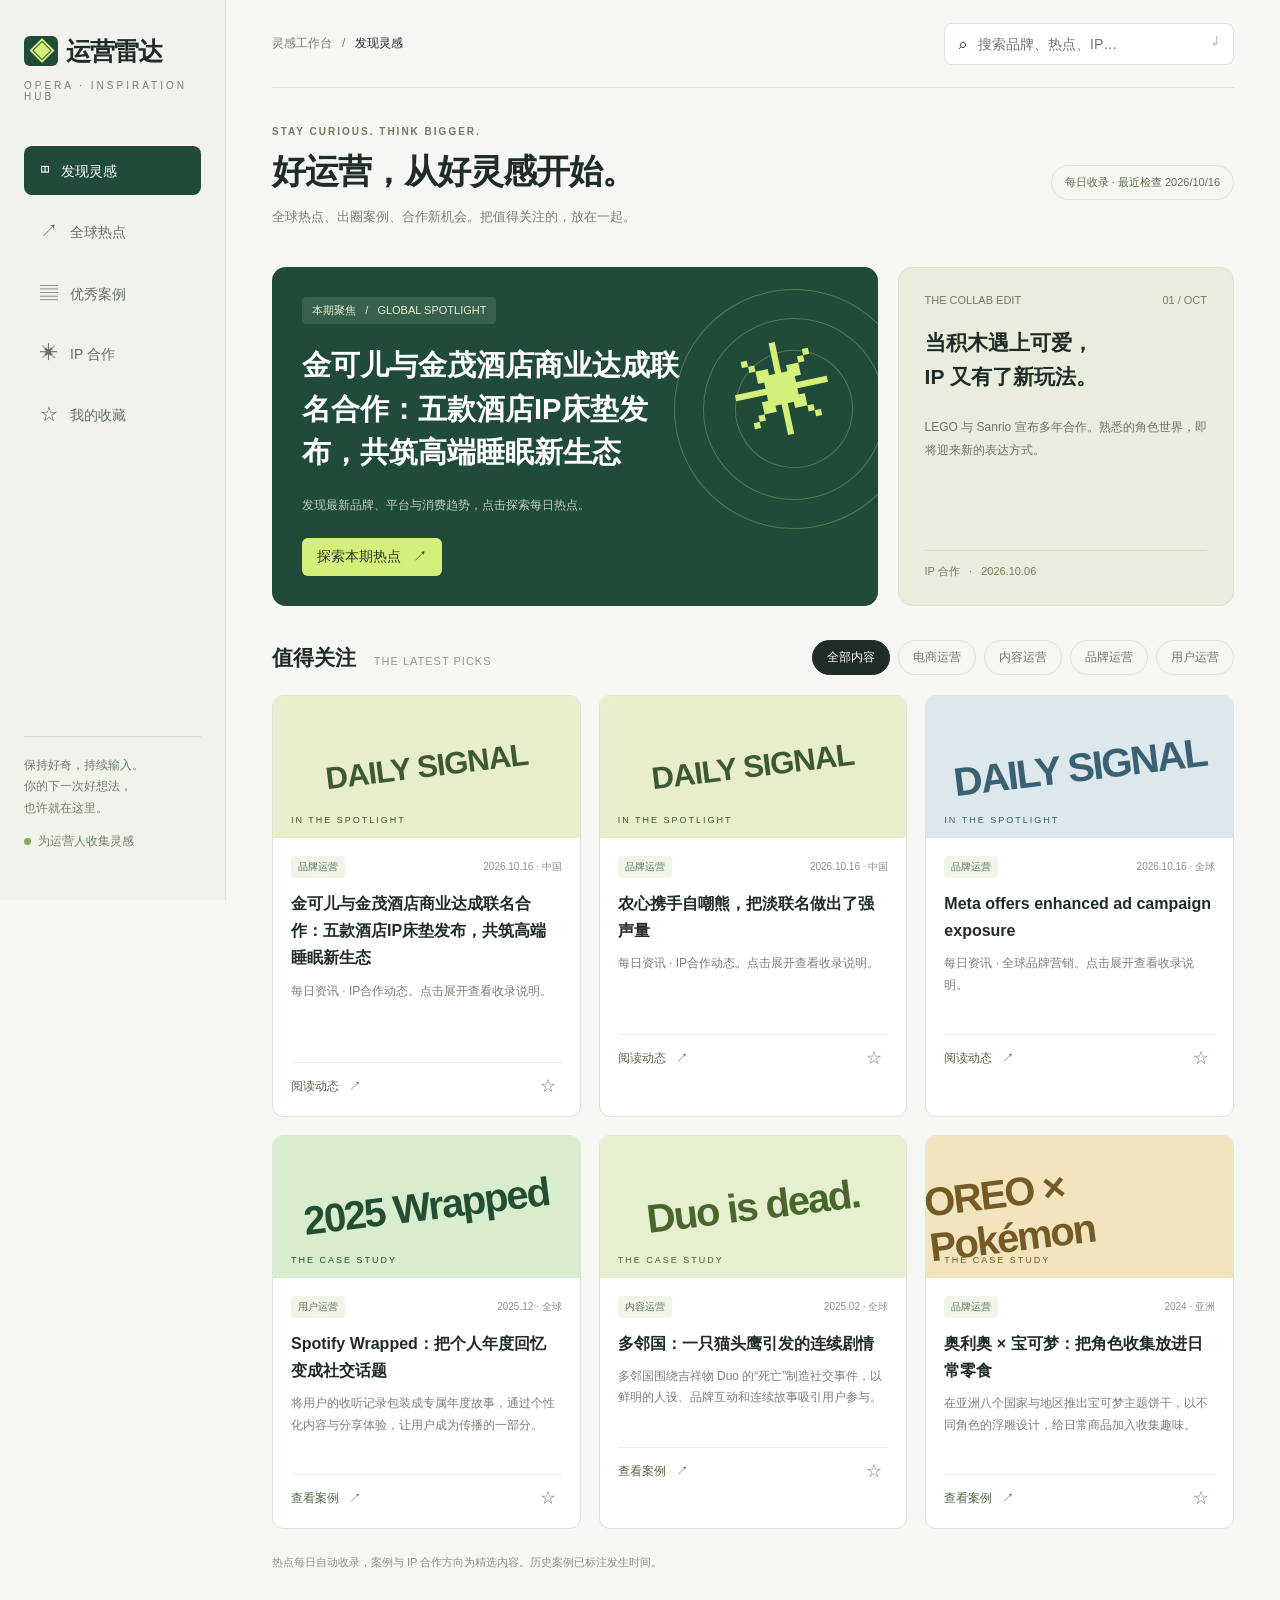
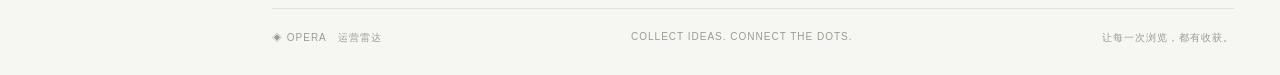
==== docs/index.html @ e8ba239a "Add responsive operations radar and daily cloud update workflow" ====
<!DOCTYPE html><html lang="zh-CN"><head><meta charset="UTF-8"><meta name="viewport" content="width=device-width,initial-scale=1"><title>运营雷达 OPERA — 捕捉下一波灵感</title><meta name="description" content="精选全球运营热点、优秀品牌案例与 IP 合作灵感。"><style>
:root{--paper:#f6f6f2;--ink:#202c27;--green:#214b39;--lime:#d4ef7a;--muted:#788079;--line:#e0e3da}*{box-sizing:border-box}body{margin:0;background:var(--paper);color:var(--ink);font-family:Inter,'Microsoft YaHei',sans-serif;font-size:14px}button,input,select{font:inherit}button,a{ -webkit-tap-highlight-color:transparent}button{cursor:pointer}a{color:inherit;text-decoration:none}.layout{display:grid;grid-template-columns:226px 1fr;min-height:100vh}.side{padding:35px 24px;border-right:1px solid var(--line);position:sticky;top:0;height:100vh;background:#f0f2eb;display:flex;flex-direction:column}.brand{font-size:25px;font-weight:850;letter-spacing:-1px}.brand span{background:var(--green);color:var(--lime);padding:1px 5px;margin-right:8px;border-radius:6px}.brand-sub{font-size:10px;letter-spacing:3px;margin:12px 0 44px;color:var(--muted)}.nav{display:grid;gap:10px}.nav button{border:0;background:none;padding:14px 16px;text-align:left;border-radius:8px;color:#647066}.nav button.active{background:var(--green);color:white}.nav b{margin-right:12px;font-size:18px;font-weight:400}.side-bottom{margin-top:auto;padding-top:20px;color:#72806c;font-size:12px;line-height:1.8}.side-note{border-top:1px solid #d8ddcf;padding-top:18px}.dot{display:inline-block;width:7px;height:7px;border-radius:50%;background:#89a85a;margin-right:7px}.main{padding:0 46px 30px;max-width:1600px;width:100%;margin:auto}.top{height:88px;border-bottom:1px solid var(--line);display:flex;align-items:center;justify-content:space-between;gap:20px}.breadcrumb{color:var(--muted);font-size:12px}.breadcrumb strong{color:var(--ink);font-weight:500}.search{border:1px solid var(--line);border-radius:8px;padding:11px 14px;background:#fff;display:flex;gap:10px;width:290px}.search input{width:100%;border:0;background:none;outline:none}.hero{display:flex;justify-content:space-between;align-items:center;padding:38px 0 28px}.eyebrow{font-size:10px;letter-spacing:2px;color:#6c7d60;font-weight:700}.hero h1{font-size:34px;letter-spacing:-1px;margin:12px 0}.hero p{color:var(--muted);font-size:13px}.edition{font-size:11px;border:1px solid var(--line);border-radius:20px;padding:9px 13px;color:#617154}.featured{display:grid;grid-template-columns:1.8fr 1fr;gap:20px}.feature{background:var(--green);color:#fff;border-radius:14px;padding:30px;min-height:270px;position:relative;overflow:hidden;display:flex;flex-direction:column;align-items:flex-start}.feature .label{background:#ffffff1c;color:#e5f0ce;padding:6px 10px;border-radius:4px;font-size:11px}.feature h2{font-size:29px;line-height:1.5;max-width:72%;z-index:1;margin:20px 0 8px}.feature p{color:#c0d0c2;font-size:12px;max-width:66%;line-height:1.8;z-index:1}.feature button{border:0;background:var(--lime);border-radius:6px;padding:10px 15px;margin-top:10px;color:#253b22;z-index:1}.orbit{position:absolute;width:240px;height:240px;border:1px solid #b8d48855;border-radius:50%;right:-36px;top:22px;transform:rotate(-30deg)}.orbit:before,.orbit:after{content:'';position:absolute;border:1px solid #b8d48855;border-radius:50%;inset:28px}.orbit:after{inset:60px}.spark{position:absolute;right:42px;top:69px;font-size:100px;color:var(--lime);transform:rotate(-12deg)}.brief{background:#e9eddc;border:1px solid #dce2cf;border-radius:14px;padding:26px;display:flex;flex-direction:column}.brief header{display:flex;justify-content:space-between;font-size:11px;color:#6f7d62}.brief h3{font-size:21px;margin:20px 0 11px;line-height:1.6}.brief p{color:#6b7764;line-height:1.9;font-size:12px}.brief .mini{margin-top:auto;font-size:11px;color:#748063;padding-top:13px;border-top:1px solid #d6ddc9}.section-head{display:flex;justify-content:space-between;align-items:center;margin:34px 0 20px}.section-head h2{font-size:21px;margin:0}.section-head h2 small{font-size:11px;color:#92998e;font-weight:400;margin-left:12px;letter-spacing:1px}.filters{display:flex;gap:8px;flex-wrap:wrap}.chip{border:1px solid var(--line);background:transparent;border-radius:20px;padding:8px 14px;font-size:12px;color:#6e786c}.chip.active{background:var(--ink);color:#fff;border-color:var(--ink)}.grid{display:grid;grid-template-columns:repeat(3,minmax(0,1fr));gap:18px}.card{background:#fff;border:1px solid var(--line);border-radius:11px;overflow:hidden;transition:transform .2s,box-shadow .2s}.card:hover{transform:translateY(-3px);box-shadow:0 10px 30px #243c2810}.art{height:142px;position:relative;overflow:hidden;display:flex;align-items:center;justify-content:center}.art .word{font-size:40px;font-weight:900;letter-spacing:-2px;transform:rotate(-7deg)}.art.tiktok{background:#e8e6f1;color:#282638}.art.tiktok .word{text-shadow:3px 2px #e686b0,-3px -2px #94c7c8}.art.lego{background:#e8eecb;color:#3c5934}.art.lego .word{font-size:31px;letter-spacing:-1px}.art.poke{background:#f2e4bd;color:#745a25}.art.spotify{background:#d8edcd;color:#244e32}.art.duo{background:#e6efcf;color:#48672c}.art.meta{background:#dce8ec;color:#3a6073}.art .kicker{position:absolute;bottom:13px;left:18px;font-size:9px;letter-spacing:2px}.card-body{padding:18px}.meta-line{display:flex;justify-content:space-between;align-items:center;font-size:10px;color:#8a9287}.tag{color:#5c7552;background:#f1f5e9;padding:4px 7px;border-radius:3px}.card h3{font-size:16px;line-height:1.7;margin:12px 0 9px}.card p{color:#7a8377;line-height:1.8;font-size:12px;margin:0;min-height:64px}.card-foot{border-top:1px solid #edf0e8;margin-top:17px;padding-top:12px;display:flex;justify-content:space-between}.text-btn{border:0;background:transparent;color:#526746;font-size:12px;padding:0}.save{border:0;background:none;color:#819075;font-size:16px}.save.on{color:#34552e}.empty{padding:70px;text-align:center;color:#7b8772;grid-column:1/-1}.ip-tools{display:flex;gap:10px;margin-bottom:20px}.ip-tools select{padding:10px 14px;background:white;border:1px solid var(--line);border-radius:7px}.ip-card{background:white;border:1px solid var(--line);border-radius:11px;padding:24px}.ip-logo{font-size:27px;font-weight:900;margin:12px 0 20px;letter-spacing:-1px}.ip-card p{color:#76816f;font-size:12px;line-height:1.9}.ip-card .tag{display:inline-block;margin:3px}.ip-card button{margin-top:18px}.notice{font-size:11px;color:#8b9485;line-height:1.8;margin:24px 0}.footer{border-top:1px solid var(--line);margin-top:35px;padding-top:22px;display:flex;justify-content:space-between;color:#969e90;font-size:10px;letter-spacing:1px}.modal{position:fixed;inset:0;background:#1d2a2380;z-index:10;display:grid;place-items:center;padding:20px}.modal[hidden]{display:none}.dialog{background:var(--paper);border-radius:16px;padding:36px;max-width:620px;width:100%;max-height:85vh;overflow:auto;position:relative}.dialog h2{font-size:25px;line-height:1.6;margin:14px 0}.dialog p{line-height:2;color:#64715d}.close{position:absolute;right:17px;top:14px;border:0;background:none;font-size:24px}.detail-label{font-size:11px;color:#77905c}.dialog .detail{padding:18px;background:#e9eede;border-radius:8px;margin:20px 0}.toast{position:fixed;bottom:28px;left:50%;transform:translateX(-50%);background:var(--green);color:white;border-radius:8px;padding:12px 22px;z-index:20}.mobile-brand{display:none}button:focus-visible,a:focus-visible{outline:2px solid #88a44f;outline-offset:4px}@media(min-width:1450px){.main{padding-left:65px;padding-right:65px}.art{height:180px}}@media(max-width:1100px){.layout{grid-template-columns:190px 1fr}.side{padding:30px 18px}.main{padding:0 26px 25px}.grid{grid-template-columns:repeat(2,minmax(0,1fr))}.feature h2{font-size:24px}.featured{grid-template-columns:1.5fr 1fr}.section-head{align-items:flex-start;gap:18px;flex-direction:column}.hero h1{font-size:29px}}@media(max-width:760px){.layout{display:block}.side{height:auto;position:relative;padding:20px;border-right:0;border-bottom:1px solid var(--line)}.brand-sub,.side-bottom{display:none}.brand{font-size:22px}.nav{display:flex;gap:4px;margin-top:18px;overflow:auto}.nav button{white-space:nowrap;padding:10px;font-size:12px}.nav b{display:none}.main{padding:0 20px 25px}.top{height:68px}.breadcrumb{display:none}.search{width:100%}.hero{padding-top:28px}.hero h1{font-size:27px}.edition{display:none}.featured{grid-template-columns:1fr}.feature{min-height:265px;padding:25px}.brief{display:none}.grid{grid-template-columns:1fr}.art{height:175px}.footer{line-height:1.8;gap:20px}.section-head h2 small{font-size:9px}.dialog{padding:27px}.hero p{font-size:12px}.ip-tools{flex-wrap:wrap}}
</style></head><body><div class="layout"><aside class="side"><a class="brand" href="#home"><span>◈</span>运营雷达</a><div class="brand-sub">OPERA · INSPIRATION HUB</div><nav class="nav" aria-label="主要导航"><button data-page="home" class="active"><b>◫</b>发现灵感</button><button data-page="hot"><b>↗</b>全球热点</button><button data-page="case"><b>▤</b>优秀案例</button><button data-page="ip"><b>✳</b>IP 合作</button><button data-page="saved"><b>☆</b>我的收藏 <span id="savedCount"></span></button></nav><div class="side-bottom"><div class="side-note">保持好奇，持续输入。<br>你的下一次好想法，<br>也许就在这里。</div><p><span class="dot"></span>为运营人收集灵感</p></div></aside><main class="main"><header class="top"><div class="breadcrumb">灵感工作台 &nbsp; / &nbsp; <strong id="crumb">发现灵感</strong></div><label class="search">⌕ <input id="search" placeholder="搜索品牌、热点、IP…" aria-label="搜索内容"><span style="color:#a3ab9d">↵</span></label></header><section class="hero"><div><div class="eyebrow">STAY CURIOUS. THINK BIGGER.</div><h1 id="pageTitle">好运营，从好灵感开始<span style="color:#7e9c50">。</span></h1><p id="pageIntro">全球热点、出圈案例、合作新机会。把值得关注的，放在一起。</p></div><span class="edition"><span class="dot"></span>内容更新 · 2026.10.16</span></section><section id="featured" class="featured"><article class="feature"><span class="label">本期聚焦 &nbsp; / &nbsp; GLOBAL SPOTLIGHT</span><h2>年末消费季的灵感，<br>已经提前开场。</h2><p>从短视频种草到直播购物，TikTok Shop 的节日消费正在升温。</p><button id="heroBtn">探索本期热点 &nbsp; ↗</button><div class="orbit"></div><div class="spark">✳</div></article><article class="brief"><header><span>THE COLLAB EDIT</span><span>01 / OCT</span></header><h3>当积木遇上可爱，<br>IP 又有了新玩法。</h3><p>LEGO 与 Sanrio 宣布多年合作。熟悉的角色世界，即将迎来新的表达方式。</p><div class="mini">IP 合作 &nbsp; · &nbsp; 2026.10.06</div></article></section><div class="section-head"><h2 id="sectionTitle">值得关注 <small>THE LATEST PICKS</small></h2><div class="filters" id="filters"><button class="chip active" data-filter="all">全部内容</button><button class="chip" data-filter="电商运营">电商运营</button><button class="chip" data-filter="内容运营">内容运营</button><button class="chip" data-filter="品牌运营">品牌运营</button><button class="chip" data-filter="用户运营">用户运营</button></div></div><div id="ipTools" class="ip-tools" hidden><select id="industry" aria-label="按行业筛选"><option value="all">全部合作行业</option><option>食品饮料</option><option>美妆个护</option><option>服饰生活</option><option>亲子文旅</option></select><span style="padding:11px;color:#839074;font-size:12px">根据品牌人群与场景，找到更合适的搭档</span></div><section id="grid" class="grid" aria-live="polite"></section><p class="notice" id="notice">热点每日自动收录，案例与 IP 合作方向为精选内容。历史案例已标注发生时间。</p><footer class="footer"><span>◈ OPERA &nbsp; 运营雷达</span><span>COLLECT IDEAS. CONNECT THE DOTS.</span><span>让每一次浏览，都有收获。</span></footer></main></div><div id="modal" class="modal" hidden><section class="dialog" role="dialog" aria-modal="true" aria-labelledby="detailTitle"><button class="close" aria-label="关闭">×</button><span id="detailMeta" class="detail-label"></span><h2 id="detailTitle"></h2><p id="detailBody"></p><div id="detailExtra" class="detail"></div><button id="detailSave" class="chip">☆ 收藏这条灵感</button></section></div><div id="toast" class="toast" hidden></div><script src="app.js"></script></body></html>
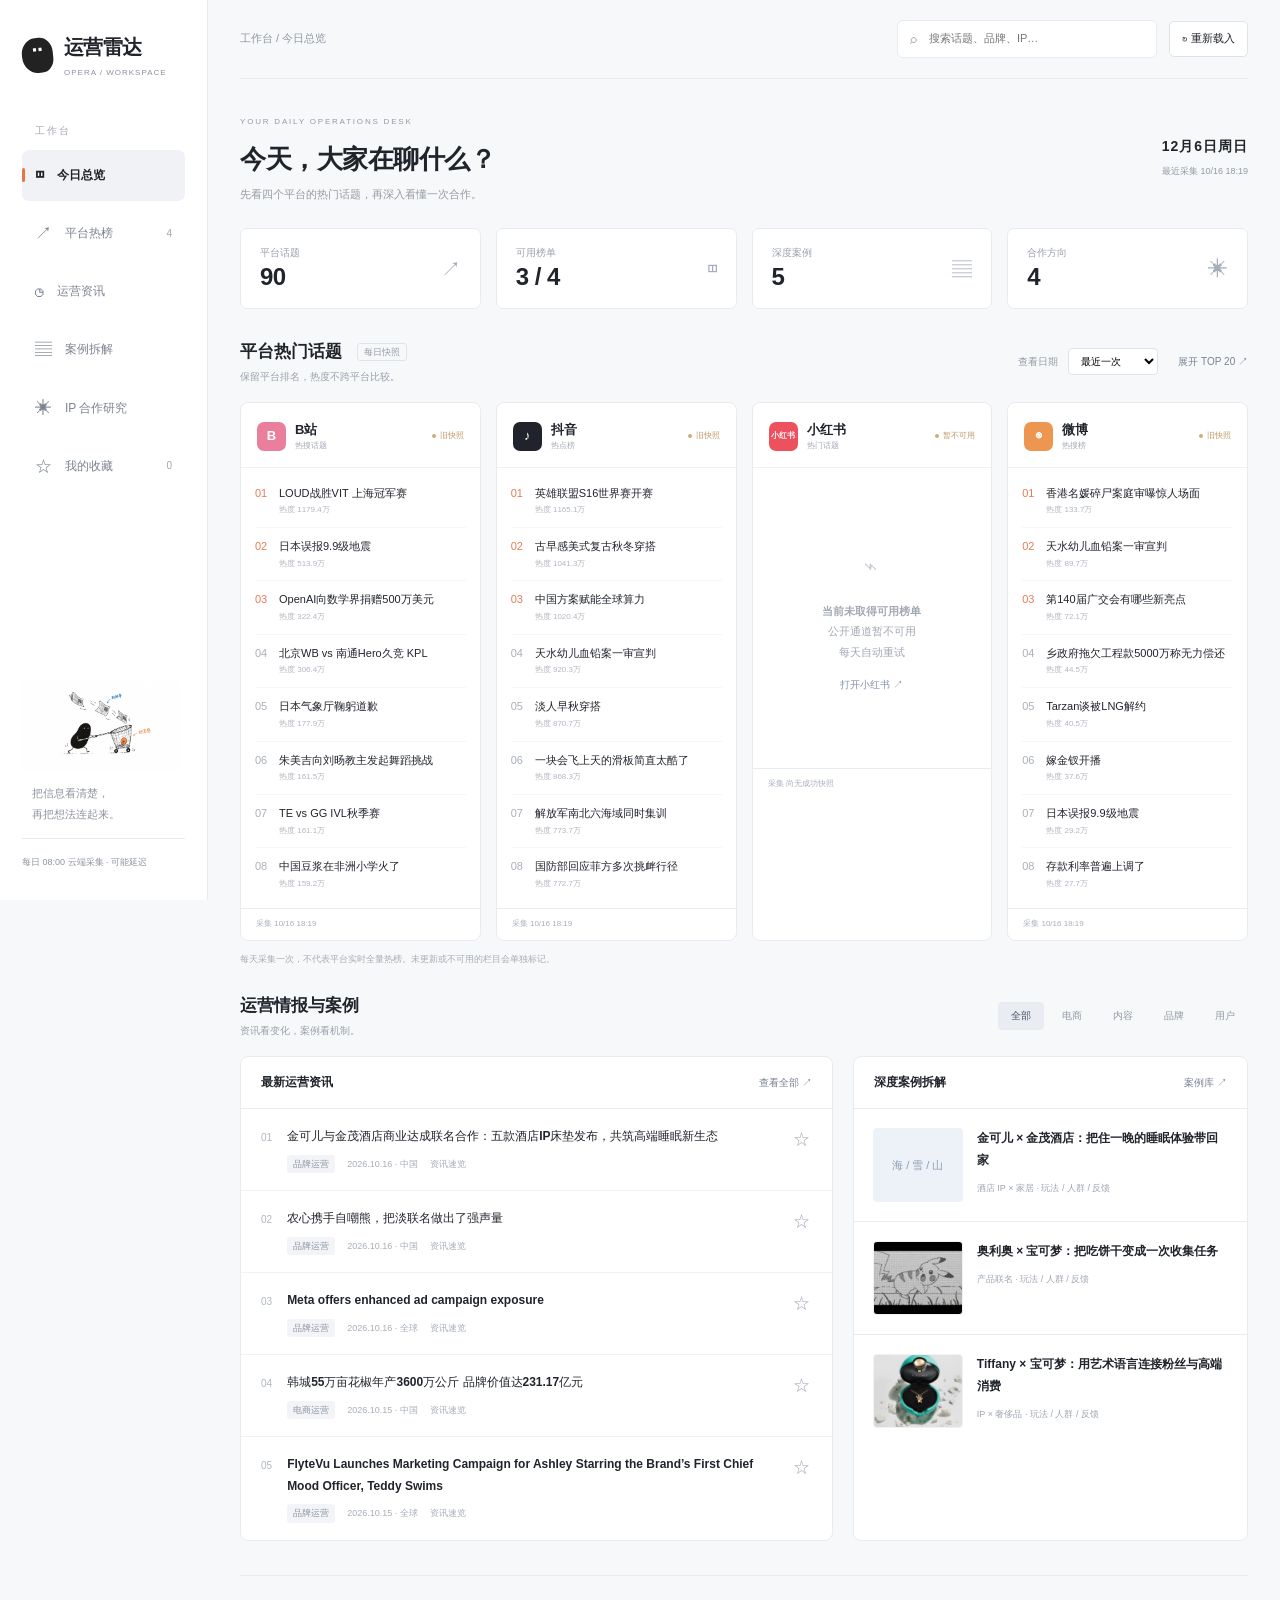
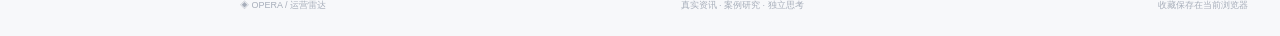
==== commit bceb5d35: "Redesign operations dashboard with platform trends and detailed IP case studies" ====
--- a/docs/index.html
+++ b/docs/index.html
@@ -1,3 +1 @@
-<!DOCTYPE html><html lang="zh-CN"><head><meta charset="UTF-8"><meta name="viewport" content="width=device-width,initial-scale=1"><title>运营雷达 OPERA — 捕捉下一波灵感</title><meta name="description" content="精选全球运营热点、优秀品牌案例与 IP 合作灵感。"><style>
-:root{--paper:#f6f6f2;--ink:#202c27;--green:#214b39;--lime:#d4ef7a;--muted:#788079;--line:#e0e3da}*{box-sizing:border-box}body{margin:0;background:var(--paper);color:var(--ink);font-family:Inter,'Microsoft YaHei',sans-serif;font-size:14px}button,input,select{font:inherit}button,a{ -webkit-tap-highlight-color:transparent}button{cursor:pointer}a{color:inherit;text-decoration:none}.layout{display:grid;grid-template-columns:226px 1fr;min-height:100vh}.side{padding:35px 24px;border-right:1px solid var(--line);position:sticky;top:0;height:100vh;background:#f0f2eb;display:flex;flex-direction:column}.brand{font-size:25px;font-weight:850;letter-spacing:-1px}.brand span{background:var(--green);color:var(--lime);padding:1px 5px;margin-right:8px;border-radius:6px}.brand-sub{font-size:10px;letter-spacing:3px;margin:12px 0 44px;color:var(--muted)}.nav{display:grid;gap:10px}.nav button{border:0;background:none;padding:14px 16px;text-align:left;border-radius:8px;color:#647066}.nav button.active{background:var(--green);color:white}.nav b{margin-right:12px;font-size:18px;font-weight:400}.side-bottom{margin-top:auto;padding-top:20px;color:#72806c;font-size:12px;line-height:1.8}.side-note{border-top:1px solid #d8ddcf;padding-top:18px}.dot{display:inline-block;width:7px;height:7px;border-radius:50%;background:#89a85a;margin-right:7px}.main{padding:0 46px 30px;max-width:1600px;width:100%;margin:auto}.top{height:88px;border-bottom:1px solid var(--line);display:flex;align-items:center;justify-content:space-between;gap:20px}.breadcrumb{color:var(--muted);font-size:12px}.breadcrumb strong{color:var(--ink);font-weight:500}.search{border:1px solid var(--line);border-radius:8px;padding:11px 14px;background:#fff;display:flex;gap:10px;width:290px}.search input{width:100%;border:0;background:none;outline:none}.hero{display:flex;justify-content:space-between;align-items:center;padding:38px 0 28px}.eyebrow{font-size:10px;letter-spacing:2px;color:#6c7d60;font-weight:700}.hero h1{font-size:34px;letter-spacing:-1px;margin:12px 0}.hero p{color:var(--muted);font-size:13px}.edition{font-size:11px;border:1px solid var(--line);border-radius:20px;padding:9px 13px;color:#617154}.featured{display:grid;grid-template-columns:1.8fr 1fr;gap:20px}.feature{background:var(--green);color:#fff;border-radius:14px;padding:30px;min-height:270px;position:relative;overflow:hidden;display:flex;flex-direction:column;align-items:flex-start}.feature .label{background:#ffffff1c;color:#e5f0ce;padding:6px 10px;border-radius:4px;font-size:11px}.feature h2{font-size:29px;line-height:1.5;max-width:72%;z-index:1;margin:20px 0 8px}.feature p{color:#c0d0c2;font-size:12px;max-width:66%;line-height:1.8;z-index:1}.feature button{border:0;background:var(--lime);border-radius:6px;padding:10px 15px;margin-top:10px;color:#253b22;z-index:1}.orbit{position:absolute;width:240px;height:240px;border:1px solid #b8d48855;border-radius:50%;right:-36px;top:22px;transform:rotate(-30deg)}.orbit:before,.orbit:after{content:'';position:absolute;border:1px solid #b8d48855;border-radius:50%;inset:28px}.orbit:after{inset:60px}.spark{position:absolute;right:42px;top:69px;font-size:100px;color:var(--lime);transform:rotate(-12deg)}.brief{background:#e9eddc;border:1px solid #dce2cf;border-radius:14px;padding:26px;display:flex;flex-direction:column}.brief header{display:flex;justify-content:space-between;font-size:11px;color:#6f7d62}.brief h3{font-size:21px;margin:20px 0 11px;line-height:1.6}.brief p{color:#6b7764;line-height:1.9;font-size:12px}.brief .mini{margin-top:auto;font-size:11px;color:#748063;padding-top:13px;border-top:1px solid #d6ddc9}.section-head{display:flex;justify-content:space-between;align-items:center;margin:34px 0 20px}.section-head h2{font-size:21px;margin:0}.section-head h2 small{font-size:11px;color:#92998e;font-weight:400;margin-left:12px;letter-spacing:1px}.filters{display:flex;gap:8px;flex-wrap:wrap}.chip{border:1px solid var(--line);background:transparent;border-radius:20px;padding:8px 14px;font-size:12px;color:#6e786c}.chip.active{background:var(--ink);color:#fff;border-color:var(--ink)}.grid{display:grid;grid-template-columns:repeat(3,minmax(0,1fr));gap:18px}.card{background:#fff;border:1px solid var(--line);border-radius:11px;overflow:hidden;transition:transform .2s,box-shadow .2s}.card:hover{transform:translateY(-3px);box-shadow:0 10px 30px #243c2810}.art{height:142px;position:relative;overflow:hidden;display:flex;align-items:center;justify-content:center}.art .word{font-size:40px;font-weight:900;letter-spacing:-2px;transform:rotate(-7deg)}.art.tiktok{background:#e8e6f1;color:#282638}.art.tiktok .word{text-shadow:3px 2px #e686b0,-3px -2px #94c7c8}.art.lego{background:#e8eecb;color:#3c5934}.art.lego .word{font-size:31px;letter-spacing:-1px}.art.poke{background:#f2e4bd;color:#745a25}.art.spotify{background:#d8edcd;color:#244e32}.art.duo{background:#e6efcf;color:#48672c}.art.meta{background:#dce8ec;color:#3a6073}.art .kicker{position:absolute;bottom:13px;left:18px;font-size:9px;letter-spacing:2px}.card-body{padding:18px}.meta-line{display:flex;justify-content:space-between;align-items:center;font-size:10px;color:#8a9287}.tag{color:#5c7552;background:#f1f5e9;padding:4px 7px;border-radius:3px}.card h3{font-size:16px;line-height:1.7;margin:12px 0 9px}.card p{color:#7a8377;line-height:1.8;font-size:12px;margin:0;min-height:64px}.card-foot{border-top:1px solid #edf0e8;margin-top:17px;padding-top:12px;display:flex;justify-content:space-between}.text-btn{border:0;background:transparent;color:#526746;font-size:12px;padding:0}.save{border:0;background:none;color:#819075;font-size:16px}.save.on{color:#34552e}.empty{padding:70px;text-align:center;color:#7b8772;grid-column:1/-1}.ip-tools{display:flex;gap:10px;margin-bottom:20px}.ip-tools select{padding:10px 14px;background:white;border:1px solid var(--line);border-radius:7px}.ip-card{background:white;border:1px solid var(--line);border-radius:11px;padding:24px}.ip-logo{font-size:27px;font-weight:900;margin:12px 0 20px;letter-spacing:-1px}.ip-card p{color:#76816f;font-size:12px;line-height:1.9}.ip-card .tag{display:inline-block;margin:3px}.ip-card button{margin-top:18px}.notice{font-size:11px;color:#8b9485;line-height:1.8;margin:24px 0}.footer{border-top:1px solid var(--line);margin-top:35px;padding-top:22px;display:flex;justify-content:space-between;color:#969e90;font-size:10px;letter-spacing:1px}.modal{position:fixed;inset:0;background:#1d2a2380;z-index:10;display:grid;place-items:center;padding:20px}.modal[hidden]{display:none}.dialog{background:var(--paper);border-radius:16px;padding:36px;max-width:620px;width:100%;max-height:85vh;overflow:auto;position:relative}.dialog h2{font-size:25px;line-height:1.6;margin:14px 0}.dialog p{line-height:2;color:#64715d}.close{position:absolute;right:17px;top:14px;border:0;background:none;font-size:24px}.detail-label{font-size:11px;color:#77905c}.dialog .detail{padding:18px;background:#e9eede;border-radius:8px;margin:20px 0}.toast{position:fixed;bottom:28px;left:50%;transform:translateX(-50%);background:var(--green);color:white;border-radius:8px;padding:12px 22px;z-index:20}.mobile-brand{display:none}button:focus-visible,a:focus-visible{outline:2px solid #88a44f;outline-offset:4px}@media(min-width:1450px){.main{padding-left:65px;padding-right:65px}.art{height:180px}}@media(max-width:1100px){.layout{grid-template-columns:190px 1fr}.side{padding:30px 18px}.main{padding:0 26px 25px}.grid{grid-template-columns:repeat(2,minmax(0,1fr))}.feature h2{font-size:24px}.featured{grid-template-columns:1.5fr 1fr}.section-head{align-items:flex-start;gap:18px;flex-direction:column}.hero h1{font-size:29px}}@media(max-width:760px){.layout{display:block}.side{height:auto;position:relative;padding:20px;border-right:0;border-bottom:1px solid var(--line)}.brand-sub,.side-bottom{display:none}.brand{font-size:22px}.nav{display:flex;gap:4px;margin-top:18px;overflow:auto}.nav button{white-space:nowrap;padding:10px;font-size:12px}.nav b{display:none}.main{padding:0 20px 25px}.top{height:68px}.breadcrumb{display:none}.search{width:100%}.hero{padding-top:28px}.hero h1{font-size:27px}.edition{display:none}.featured{grid-template-columns:1fr}.feature{min-height:265px;padding:25px}.brief{display:none}.grid{grid-template-columns:1fr}.art{height:175px}.footer{line-height:1.8;gap:20px}.section-head h2 small{font-size:9px}.dialog{padding:27px}.hero p{font-size:12px}.ip-tools{flex-wrap:wrap}}
-</style></head><body><div class="layout"><aside class="side"><a class="brand" href="#home"><span>◈</span>运营雷达</a><div class="brand-sub">OPERA · INSPIRATION HUB</div><nav class="nav" aria-label="主要导航"><button data-page="home" class="active"><b>◫</b>发现灵感</button><button data-page="hot"><b>↗</b>全球热点</button><button data-page="case"><b>▤</b>优秀案例</button><button data-page="ip"><b>✳</b>IP 合作</button><button data-page="saved"><b>☆</b>我的收藏 <span id="savedCount"></span></button></nav><div class="side-bottom"><div class="side-note">保持好奇，持续输入。<br>你的下一次好想法，<br>也许就在这里。</div><p><span class="dot"></span>为运营人收集灵感</p></div></aside><main class="main"><header class="top"><div class="breadcrumb">灵感工作台 &nbsp; / &nbsp; <strong id="crumb">发现灵感</strong></div><label class="search">⌕ <input id="search" placeholder="搜索品牌、热点、IP…" aria-label="搜索内容"><span style="color:#a3ab9d">↵</span></label></header><section class="hero"><div><div class="eyebrow">STAY CURIOUS. THINK BIGGER.</div><h1 id="pageTitle">好运营，从好灵感开始<span style="color:#7e9c50">。</span></h1><p id="pageIntro">全球热点、出圈案例、合作新机会。把值得关注的，放在一起。</p></div><span class="edition"><span class="dot"></span>内容更新 · 2026.10.16</span></section><section id="featured" class="featured"><article class="feature"><span class="label">本期聚焦 &nbsp; / &nbsp; GLOBAL SPOTLIGHT</span><h2>年末消费季的灵感，<br>已经提前开场。</h2><p>从短视频种草到直播购物，TikTok Shop 的节日消费正在升温。</p><button id="heroBtn">探索本期热点 &nbsp; ↗</button><div class="orbit"></div><div class="spark">✳</div></article><article class="brief"><header><span>THE COLLAB EDIT</span><span>01 / OCT</span></header><h3>当积木遇上可爱，<br>IP 又有了新玩法。</h3><p>LEGO 与 Sanrio 宣布多年合作。熟悉的角色世界，即将迎来新的表达方式。</p><div class="mini">IP 合作 &nbsp; · &nbsp; 2026.10.06</div></article></section><div class="section-head"><h2 id="sectionTitle">值得关注 <small>THE LATEST PICKS</small></h2><div class="filters" id="filters"><button class="chip active" data-filter="all">全部内容</button><button class="chip" data-filter="电商运营">电商运营</button><button class="chip" data-filter="内容运营">内容运营</button><button class="chip" data-filter="品牌运营">品牌运营</button><button class="chip" data-filter="用户运营">用户运营</button></div></div><div id="ipTools" class="ip-tools" hidden><select id="industry" aria-label="按行业筛选"><option value="all">全部合作行业</option><option>食品饮料</option><option>美妆个护</option><option>服饰生活</option><option>亲子文旅</option></select><span style="padding:11px;color:#839074;font-size:12px">根据品牌人群与场景，找到更合适的搭档</span></div><section id="grid" class="grid" aria-live="polite"></section><p class="notice" id="notice">热点每日自动收录，案例与 IP 合作方向为精选内容。历史案例已标注发生时间。</p><footer class="footer"><span>◈ OPERA &nbsp; 运营雷达</span><span>COLLECT IDEAS. CONNECT THE DOTS.</span><span>让每一次浏览，都有收获。</span></footer></main></div><div id="modal" class="modal" hidden><section class="dialog" role="dialog" aria-modal="true" aria-labelledby="detailTitle"><button class="close" aria-label="关闭">×</button><span id="detailMeta" class="detail-label"></span><h2 id="detailTitle"></h2><p id="detailBody"></p><div id="detailExtra" class="detail"></div><button id="detailSave" class="chip">☆ 收藏这条灵感</button></section></div><div id="toast" class="toast" hidden></div><script src="app.js"></script></body></html>
+<!DOCTYPE html><html lang="zh-CN"><head><meta charset="UTF-8"><meta name="viewport" content="width=device-width,initial-scale=1"><title>运营雷达 · 热点与案例工作台</title><meta name="description" content="B站、抖音、小红书、微博每日热榜，品牌合作案例与 IP 人群逻辑拆解。"><link rel="stylesheet" href="dashboard.css?v=3"></head><body><aside class="sidebar"><a href="#home" class="brand"><span class="creature">··</span><span>运营雷达<small>OPERA / WORKSPACE</small></span></a><div class="nav-label">工作台</div><nav aria-label="主要导航"><button data-page="home" class="active">◫ <span>今日总览</span></button><button data-page="trends">↗ <span>平台热榜</span><i>4</i></button><button data-page="hot">◷ <span>运营资讯</span></button><button data-page="case">▤ <span>案例拆解</span></button><button data-page="ip">✳ <span>IP 合作研究</span></button><button data-page="saved">☆ <span>我的收藏</span><i id="savedCount">0</i></button></nav><div class="sidebar-bottom"><img src="assets/01-collect-inspiration.webp" alt="小黑收集新闻纸" width="250" height="141"><p>把信息看清楚，<br>再把想法连起来。</p><span>每日 08:00 云端采集 · 可能延迟</span></div></aside><main><header class="topbar"><span id="breadcrumb">工作台 / 今日总览</span><div class="tools"><label class="search">⌕<input id="search" placeholder="搜索话题、品牌、IP…" aria-label="搜索话题、品牌、IP"></label><button id="refresh" class="outline" title="重新载入最近一次云端快照">↻ 重新载入</button></div></header><section class="page-heading"><div><span class="eyebrow">YOUR DAILY OPERATIONS DESK</span><h1 id="pageTitle">今天，大家在聊什么？</h1><p id="pageIntro">先看四个平台的热门话题，再深入看懂一次合作。</p></div><div class="date-block"><strong id="today"></strong><span id="lastCheck">正在载入数据…</span></div></section><section id="stats" class="stats" aria-label="内容概况"></section><section id="trendsSection"><div class="section-title"><div><h2>平台热门话题 <span class="subtitle">每日快照</span></h2><p>保留平台排名，热度不跨平台比较。</p></div><div class="board-tools"><label>查看日期 <select id="history" aria-label="选择热榜快照日期"><option value="latest">最近一次</option></select></label><button class="text-btn" id="expandBoards">展开 TOP 20 ↗</button></div></div><div id="boards" class="boards" aria-live="polite"><div class="loading">正在读取平台快照…</div></div><div class="footnote">每天采集一次，不代表平台实时全量热榜。未更新或不可用的栏目会单独标记。</div></section><section id="contentSection"><div class="section-title"><div><h2 id="contentTitle">运营情报与案例</h2><p id="contentIntro">资讯看变化，案例看机制。</p></div><div id="contentFilters" class="filters"><button class="active" data-filter="all">全部</button><button data-filter="电商运营">电商</button><button data-filter="内容运营">内容</button><button data-filter="品牌运营">品牌</button><button data-filter="用户运营">用户</button></div></div><div id="content" aria-live="polite"></div></section><footer><span>◈ OPERA / 运营雷达</span><span>真实资讯 · 案例研究 · 独立思考</span><span>收藏保存在当前浏览器</span></footer></main><div id="detail" class="detail-overlay" hidden><article class="detail-panel" role="dialog" aria-modal="true" aria-labelledby="detailTitle"><header class="detail-top"><button id="closeDetail" class="outline">← 返回工作台</button><button id="detailSave" class="outline">☆ 收藏</button></header><div id="detailBody"></div></article></div><div id="toast" role="status" hidden></div><script src="dashboard.js?v=3"></script></body></html>
--- a/docs/dashboard.css
+++ b/docs/dashboard.css
@@ -0,0 +1,2 @@
+:root{--bg:#f7f8fa;--ink:#20242b;--muted:#8b919c;--line:#e8ebef;--accent:#e87640;--blue:#4d75c5}*{box-sizing:border-box}body{margin:0;color:var(--ink);font:13px/1.6 -apple-system,BlinkMacSystemFont,'Segoe UI','Microsoft YaHei',sans-serif;background:var(--bg)}button,input,select{font:inherit}button{cursor:pointer}a{color:inherit;text-decoration:none}button:focus-visible,a:focus-visible,input:focus-visible,select:focus-visible{outline:2px solid var(--blue);outline-offset:3px}button{color:inherit}.sidebar{position:fixed;inset:0 auto 0 0;width:208px;background:white;border-right:1px solid var(--line);padding:31px 22px;display:flex;flex-direction:column;z-index:2}.brand{display:flex;gap:11px;align-items:center;font-size:20px;font-weight:750;letter-spacing:-.7px}.brand small{display:block;letter-spacing:1px;font-size:8px;font-weight:400;color:var(--muted);margin-top:4px}.creature{display:flex;align-items:center;justify-content:center;width:31px;height:35px;background:#222;color:#fff;border-radius:46% 42% 39% 49%;font-size:22px;transform:rotate(-6deg);padding-bottom:11px}.nav-label{margin:43px 13px 11px;color:#a2a7af;font-size:10px;letter-spacing:2px}nav{display:grid;gap:7px}nav button{display:flex;align-items:center;gap:13px;padding:12px 13px;border:0;background:none;color:#7c8490;text-align:left;border-radius:7px;font-size:17px}nav button span{font-size:12px}nav button.active{background:#f0f2f6;color:#222;font-weight:650}nav button.active:before{content:'';width:3px;height:14px;background:var(--accent);position:absolute;left:22px;border-radius:2px}nav i{font-style:normal;font-size:10px;margin-left:auto;color:#a0a6b1}.sidebar-bottom{margin-top:auto;color:#8d949e}.sidebar-bottom img{width:160px;height:90px;object-fit:contain;display:block}.sidebar-bottom p{font-size:11px;line-height:1.9;margin:13px 10px}.sidebar-bottom>span{display:block;border-top:1px solid var(--line);padding-top:16px;font-size:9px;white-space:nowrap}main{margin-left:208px;padding:0 32px 24px;max-width:1900px}.topbar{height:79px;display:flex;align-items:center;justify-content:space-between;border-bottom:1px solid var(--line);gap:22px}.topbar>span{color:#9097a1;font-size:11px}.tools{display:flex;gap:12px;align-items:center}.search{display:flex;align-items:center;gap:10px;background:white;border:1px solid var(--line);border-radius:6px;padding:8px 12px;color:#8d939c;width:260px}.search input{border:0;outline:none;width:100%;font-size:11px;background:none}.outline{border:1px solid #dfe3e9;background:white;border-radius:5px;padding:8px 12px;font-size:11px;white-space:nowrap}.outline:hover{border-color:#a1a8b3}.page-heading{display:flex;justify-content:space-between;align-items:center;padding:31px 0 24px;gap:20px}.eyebrow{color:#949ba5;letter-spacing:1.8px;font-size:8px}.page-heading h1{font-size:26px;letter-spacing:-.5px;margin:8px 0 6px}.page-heading p{color:#959ba4;font-size:11px;margin:0}.date-block{text-align:right;display:grid;gap:7px}.date-block strong{font-size:14px;letter-spacing:1px}.date-block span{font-size:9px;color:#9199a3}.stats{display:grid;grid-template-columns:repeat(4,1fr);gap:15px;margin-bottom:29px}.stat{border:1px solid var(--line);background:white;border-radius:7px;padding:16px 19px;display:flex;align-items:center;justify-content:space-between}.stat span{display:block;color:#9aa0aa;font-size:10px}.stat strong{font-size:24px;line-height:1.3;letter-spacing:-.5px}.stat .stat-icon{font-size:20px;color:#a4adbc}.section-title{display:flex;justify-content:space-between;align-items:center;margin:26px 0 17px;gap:15px}.section-title h2{font-size:17px;margin:0}.section-title p{font-size:10px;color:#99a0ab;margin:4px 0 0}.subtitle{font-size:9px;font-weight:400;border:1px solid #e1e5eb;color:#939ba7;border-radius:3px;margin-left:10px;padding:3px 6px;vertical-align:middle}.board-tools{display:flex;align-items:center;gap:20px}.board-tools label{font-size:10px;color:#939ba5}.board-tools select{margin-left:8px;font-size:10px;border:1px solid #dfe4eb;padding:6px 8px;background:white;border-radius:4px}.text-btn{border:0;background:none;font-size:10px;color:#778295;padding:0}.text-btn:hover{color:#222}.boards{display:grid;grid-template-columns:repeat(4,minmax(0,1fr));gap:15px}.board{border:1px solid var(--line);border-radius:8px;background:white;overflow:hidden;min-width:0}.board-head{display:flex;align-items:center;gap:9px;padding:17px 16px 14px;border-bottom:1px solid #f0f2f5}.platform-icon{width:29px;height:29px;border-radius:7px;color:white;display:grid;place-items:center;font-size:13px;font-weight:700}.bilibili{background:#e97f9d}.douyin{background:#20232b}.rednote{background:#ed515d}.weibo{background:#ed9650}.board-head h3{font-size:13px;line-height:1.5;margin:0}.board-head small{display:block;font-size:8px;color:#a3aab4}.state{margin-left:auto;font-size:8px;color:#86959a;white-space:nowrap}.state:before{content:'';display:inline-block;background:#80ac97;border-radius:50%;width:4px;height:4px;margin-right:4px}.state.warn{color:#bc9764}.state.warn:before{background:#d1ac73}.topic-list{list-style:none;padding:7px 14px;margin:0}.topic{display:grid;grid-template-columns:16px minmax(0,1fr);gap:8px;align-items:start;padding:10px 0;border-bottom:1px solid #f5f6f8;min-height:49px}.topic:last-child{border:0}.rank{color:#aab0b9;font-size:11px;font-variant-numeric:tabular-nums}.topic:nth-child(-n+3) .rank{color:#e47d56}.topic button{text-align:left;border:0;background:none;line-height:1.6;padding:0;font-size:11px;font-weight:500;display:block;width:100%}.topic button:hover{color:var(--blue)}.topic small{display:block;font-size:8px;color:#b1b6bf;margin-top:2px}.board-foot{border-top:1px solid var(--line);color:#a7aeba;font-size:8px;padding:9px 15px}.board-empty{padding:32px 19px;min-height:300px;display:flex;flex-direction:column;justify-content:center;text-align:center;color:#a2a8b2;font-size:11px;line-height:1.9}.board-empty b{font-size:25px;color:#c2c7d0;font-weight:400;margin-bottom:12px}.board-empty a{font-size:10px;color:#7f91ac;margin-top:12px}.footnote{font-size:9px;color:#a5acb5;margin-top:11px}.filters{display:flex;gap:5px}.filters button{border:0;background:none;border-radius:4px;padding:6px 13px;font-size:10px;color:#9199a4}.filters button.active{background:#e9edf3;color:#485365}.split{display:grid;grid-template-columns:minmax(0,1.5fr) minmax(0,1fr);gap:20px}.panel{border:1px solid var(--line);background:white;border-radius:8px;overflow:hidden}.panel-title{display:flex;justify-content:space-between;padding:16px 20px;border-bottom:1px solid var(--line);align-items:center}.panel-title h3{font-size:12px;margin:0}.news-row{display:flex;gap:15px;padding:17px 20px;border-bottom:1px solid #f0f2f5;align-items:flex-start}.news-row:last-child{border:0}.news-index{font-size:10px;color:#b0b7c1;padding-top:4px}.news-main{flex:1;min-width:0}.news-row h3{font-size:12px;font-weight:550;line-height:1.8;margin:0 0 7px}.news-row h3 button{padding:0;border:0;background:none;text-align:left;font:inherit;line-height:inherit}.row-meta{font-size:9px;color:#a6adb7;display:flex;gap:12px;align-items:center}.tag{border-radius:3px;padding:2px 6px;background:#f2f4f7;color:#8b95a4;font-size:9px;display:inline-block}.save{border:0;background:none;color:#a5adb9;font-size:17px;padding:0 2px}.save.on{color:var(--accent)}.case-mini{padding:19px;display:grid;grid-template-columns:90px 1fr;gap:14px;border-bottom:1px solid var(--line)}.case-mini:last-child{border:0}.case-mini img{width:90px;height:74px;border-radius:4px;object-fit:cover;border:1px solid #f0f1f3}.case-mini h3{font-size:12px;line-height:1.8;margin:0 0 5px}.case-mini button{font:inherit;text-align:left;background:none;border:0;padding:0}.case-mini small{color:#9da5b0;font-size:9px}.case-grid{display:grid;grid-template-columns:repeat(3,minmax(0,1fr));gap:20px}.case-card{border:1px solid var(--line);border-radius:8px;overflow:hidden;background:white}.case-card>img{width:100%;height:170px;object-fit:contain;background:white;border-bottom:1px solid var(--line)}.case-card-body{padding:20px}.case-card h3{font-size:15px;line-height:1.7;margin:12px 0 9px}.case-card p{font-size:11px;color:#8d97a5;line-height:1.9}.card-actions{display:flex;justify-content:space-between;align-items:center;border-top:1px solid var(--line);margin-top:16px;padding-top:12px}.card-actions .text-btn{color:#657b9d}.ip-card{padding:24px;background:white;border:1px solid var(--line);border-radius:7px}.ip-card h3{font-size:23px;margin:14px 0 12px}.ip-card p{font-size:12px;color:#939ca9;line-height:1.9}.ip-card .tag{margin-right:6px}.detail-overlay{position:fixed;inset:0;background:#f7f8faf5;z-index:10;overflow:auto;padding:24px}.detail-overlay[hidden]{display:none}.detail-panel{max-width:1030px;margin:auto;background:white;border:1px solid var(--line);border-radius:10px;min-height:85vh}.detail-top{position:sticky;top:-24px;background:#fffffff5;backdrop-filter:blur(12px);padding:14px 26px;border-bottom:1px solid var(--line);display:flex;justify-content:space-between;z-index:1;border-radius:10px 10px 0 0}.detail-content{padding:34px 44px 48px}.detail-content>h1{font-size:29px;line-height:1.6;margin:13px 0 14px;max-width:850px}.detail-summary{color:#8a94a2;line-height:2;font-size:13px;margin:0 0 25px}.detail-facts{display:grid;grid-template-columns:repeat(3,1fr);border:1px solid var(--line);border-radius:6px;margin:24px 0}.detail-facts div{padding:15px 18px;border-right:1px solid var(--line)}.detail-facts div:last-child{border:0}.detail-facts small{display:block;color:#a0a8b4;font-size:9px}.detail-facts strong{font-size:12px;font-weight:500;line-height:1.9}.detail-image{display:block;max-width:100%;width:100%;height:350px;object-fit:contain;background:#fafbfc;border:1px solid #eff1f5;border-radius:6px}.detail-caption{font-size:10px;color:#929ba8;line-height:1.9;margin:10px 0 24px}.detail-caption small{display:block;color:#b0b6bf}.detail-section{margin-top:31px}.detail-section h2{font-size:18px;margin:0 0 15px;display:flex;gap:10px;align-items:center}.detail-section h2 small{font-size:9px;font-weight:400;padding:3px 7px;border:1px solid #dfe6f1;color:#8094b4;border-radius:3px}.detail-section p,.detail-section li{font-size:12px;line-height:2.1;color:#707e90}.detail-section ul{padding-left:20px}.steps{display:grid;grid-template-columns:repeat(4,1fr);gap:12px}.step{padding:18px;border:1px solid var(--line);border-radius:6px}.step>span{font-size:10px;color:#c1c9d4;display:block;margin-bottom:7px}.step strong{font-size:12px}.step p{font-size:11px;line-height:1.9;margin-bottom:0}.audience{width:100%;border-collapse:collapse;font-size:11px}.audience th{text-align:left;color:#9ca6b3;font-weight:400;background:#f7f9fc;padding:12px}.audience td{border-bottom:1px solid var(--line);padding:13px 12px;color:#748194;line-height:1.9}.reaction{background:#f8fafc;border-left:2px solid #aabbd2;padding:15px 18px;margin:12px 0}.reaction strong{font-size:10px;color:#7b8ea9}.reaction p{margin:5px 0 0}.limits{font-size:11px;color:#9b8e74;line-height:2;padding:17px 20px;background:#fbfaf7;border:1px solid #eee9df;border-radius:5px;margin-top:24px}.detail-actions{display:flex;gap:12px;flex-wrap:wrap;margin-top:26px}.empty,.loading{padding:60px 20px;text-align:center;color:#a2aab6;font-size:12px;grid-column:1/-1}.topic-detail .topic-big{font-size:23px;line-height:1.8}.topic-context{border:1px solid var(--line);padding:20px;border-radius:7px;line-height:2;color:#7c899a;font-size:12px}footer{margin-top:34px;border-top:1px solid var(--line);padding:22px 0 0;display:flex;justify-content:space-between;color:#a7aeba;font-size:9px;gap:15px}#toast{position:fixed;bottom:26px;left:50%;transform:translateX(-50%);background:#283343;color:#fff;padding:11px 20px;border-radius:6px;font-size:12px;z-index:20}@media(min-width:1600px){main{padding-left:42px;padding-right:42px}.topic button{font-size:12px}.topic{min-height:57px}.board-head{padding:20px}.topic-list{padding:8px 20px}}@media(max-width:1240px){.sidebar{width:180px;padding:27px 16px}main{margin-left:180px;padding:0 24px 24px}.boards{grid-template-columns:repeat(2,minmax(0,1fr))}.topic-list{max-height:365px;overflow:auto}.board-empty{min-height:275px}.case-grid{grid-template-columns:repeat(2,minmax(0,1fr))}.sidebar-bottom img{width:145px}.split{grid-template-columns:1.2fr 1fr}.case-mini{grid-template-columns:70px 1fr;gap:10px;padding:15px}.case-mini img{width:70px;height:65px}.stat{padding:14px}.stat strong{font-size:21px}}@media(max-width:800px){.sidebar{position:relative;width:auto;padding:20px;border-right:0;border-bottom:1px solid var(--line)}.brand{font-size:20px}.brand small{font-size:8px}.nav-label,.sidebar-bottom{display:none}nav{display:flex;margin-top:20px;gap:5px;overflow:auto;scrollbar-width:none}nav button{font-size:0;padding:9px 11px;white-space:nowrap}nav button span{font-size:11px}nav button.active:before{display:none}nav button i{display:none}main{margin-left:0;padding:0 20px 24px}.topbar{height:67px}.topbar>span{display:none}.tools{width:100%}.search{flex:1;width:auto}.page-heading{padding-top:25px;align-items:flex-start}.page-heading h1{font-size:24px}.page-heading p{max-width:240px;font-size:11px;line-height:1.9}.date-block strong{font-size:11px}.date-block span{font-size:8px;max-width:110px}.stats{gap:8px;grid-template-columns:repeat(2,1fr);margin-bottom:22px}.stat{padding:12px 15px}.stat strong{font-size:22px}.stat span{font-size:9px}.section-title{align-items:flex-start;flex-wrap:wrap;margin-top:26px}.section-title h2{font-size:17px}.board-tools{width:100%;justify-content:space-between;gap:10px}.boards{gap:12px}.board-head{padding:13px 10px;gap:7px}.platform-icon{width:25px;height:25px;font-size:11px}.board-head h3{font-size:12px}.board-head small{font-size:7px}.state{font-size:7px}.topic-list{padding:4px 10px;max-height:350px}.topic{grid-template-columns:13px 1fr;gap:5px;min-height:60px}.topic button{font-size:10px}.topic small{font-size:7px}.board-foot{font-size:7px;padding:9px}.board-empty{padding:20px 12px;font-size:10px;min-height:300px}.footnote{font-size:8px;line-height:1.9}.split{grid-template-columns:1fr}.case-mini{grid-template-columns:85px 1fr;padding:17px}.case-mini img{width:85px;height:66px}.case-grid{grid-template-columns:1fr;gap:16px}.case-card>img{height:200px}.filters{gap:1px}.filters button{padding:6px 10px;font-size:10px}.news-row{padding:16px;gap:10px}.news-row h3{font-size:12px}.row-meta{font-size:8px;gap:8px}.detail-overlay{padding:0}.detail-panel{border:0;border-radius:0;min-height:100vh}.detail-top{top:0;padding:13px 20px;border-radius:0}.detail-content{padding:27px 22px 40px}.detail-content>h1{font-size:23px}.detail-summary{font-size:12px}.detail-facts{grid-template-columns:1fr}.detail-facts div{border-right:0;border-bottom:1px solid var(--line);padding:11px 14px}.detail-facts div:last-child{border-bottom:0}.detail-image{height:235px}.steps{grid-template-columns:repeat(2,1fr)}.step{padding:14px}.detail-section h2{font-size:17px}.audience td,.audience th{padding:10px 8px;font-size:10px}.detail-section p,.detail-section li{font-size:12px}.ip-card{padding:22px}footer{font-size:8px;line-height:2;flex-wrap:wrap}.detail-caption{font-size:9px}.eyebrow{font-size:7px;letter-spacing:1px}}
+[hidden]{display:none!important}.product-map{padding:30px;background:#f7f9fc;border:1px solid #e4e9ef;border-radius:7px;text-align:center}.product-map>span{font-size:10px;color:#9aa6b7}.product-map>div{display:grid;grid-template-columns:repeat(3,1fr);margin:24px 0}.product-map b{font-size:36px;font-weight:500;color:#738aa4}.product-map small{display:block;font-size:10px;font-weight:400;color:#94a2b4;margin-top:10px}.product-map p{font-size:12px;color:#8d9aac}.card-product-map{height:170px;display:flex;flex-direction:column;justify-content:center;align-items:center;background:#edf2f8;font-size:28px;letter-spacing:6px;color:#8395ad}.card-product-map small{display:block;font-size:10px;letter-spacing:1px;margin-top:12px}.mini-map{height:74px;width:90px;display:grid;place-items:center;background:#edf2f8;border-radius:4px;color:#8b9cb2;font-size:11px}@media(max-width:800px){.card-product-map{height:200px}.mini-map{width:85px;height:66px}.product-map{padding:24px 10px}.product-map small{font-size:8px}}
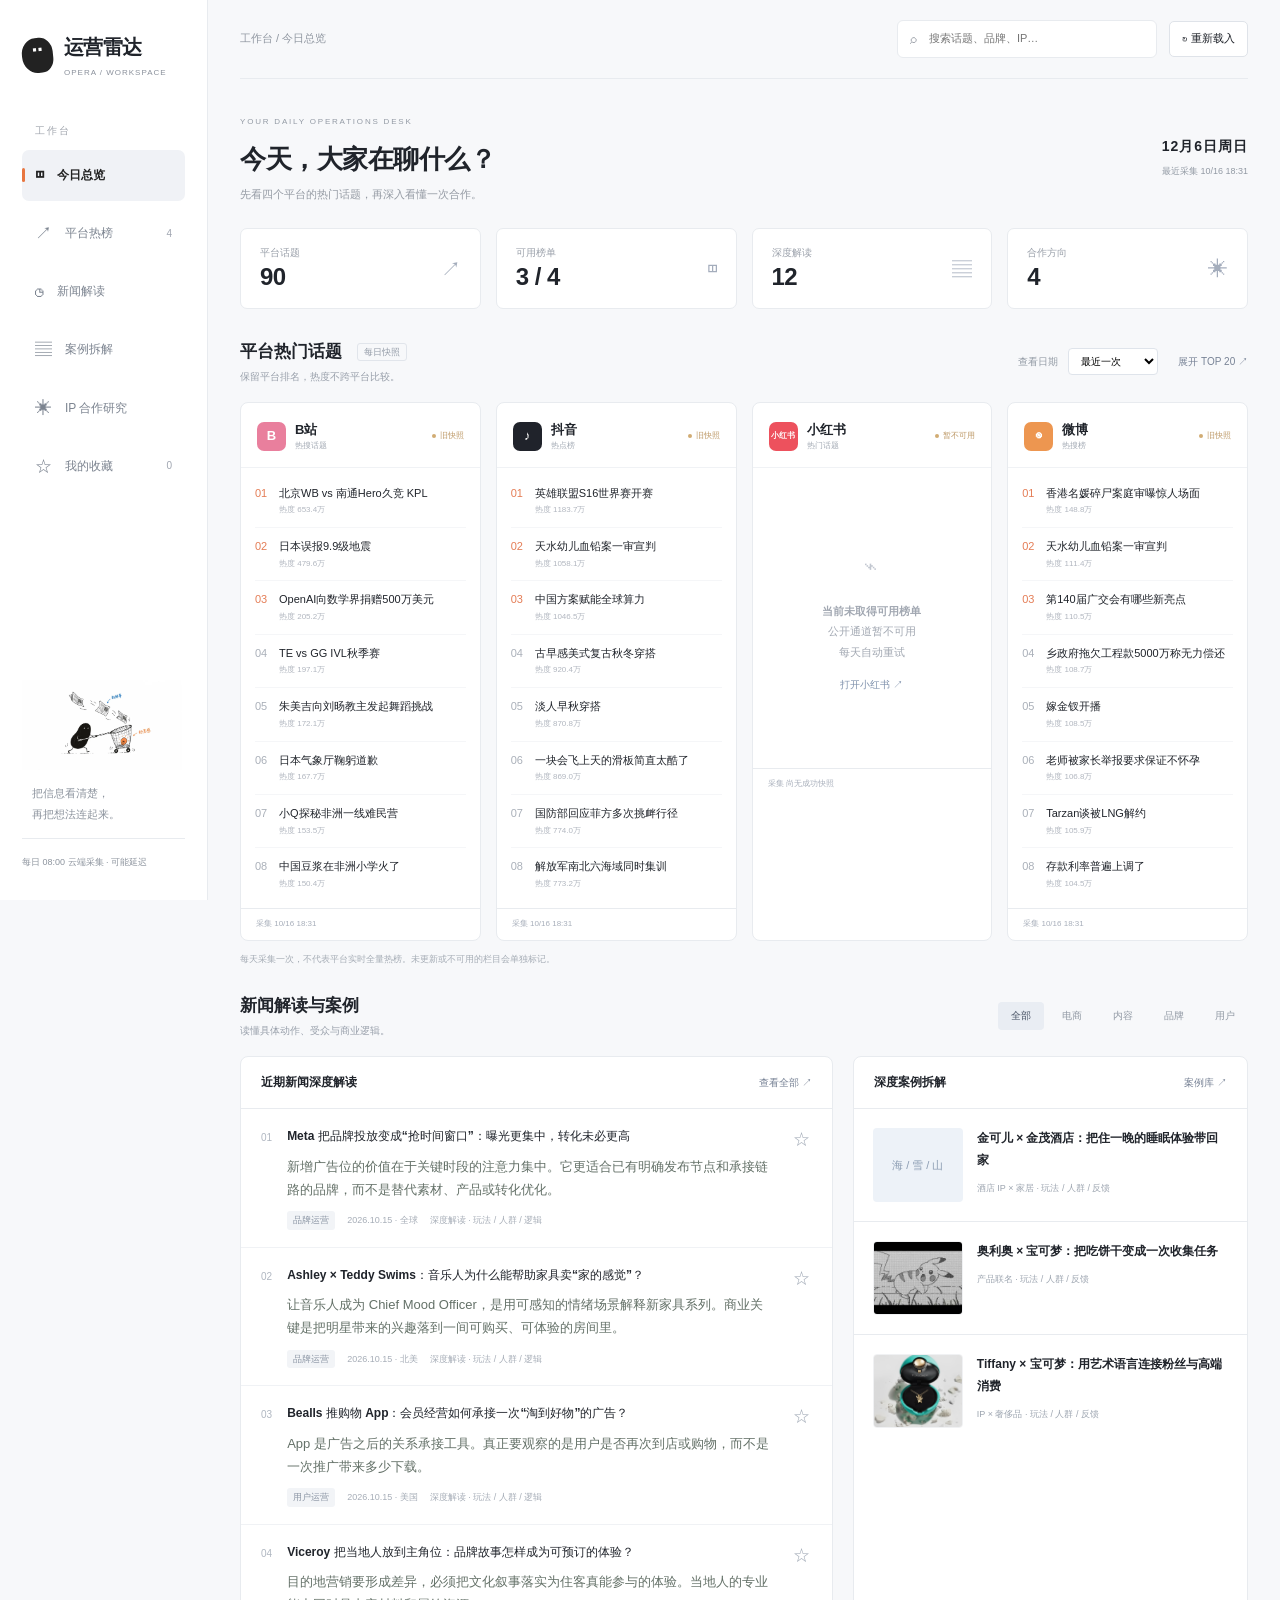
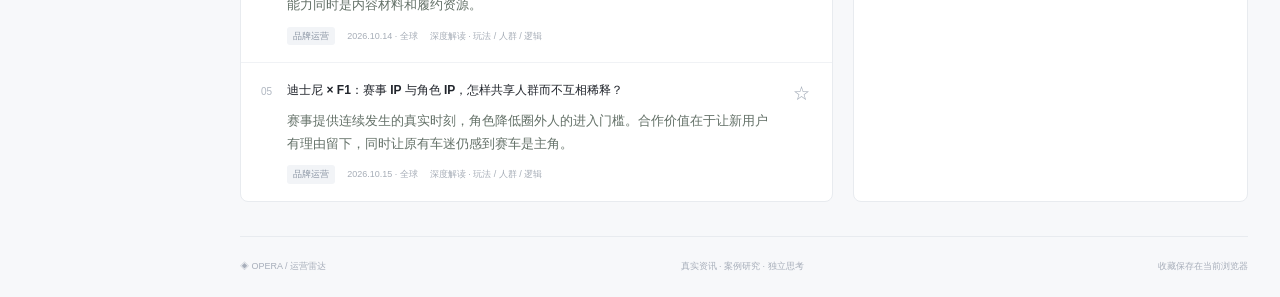
==== commit 4f2358da: "Add seven researched news analyses and prioritize in-depth reading" ====
--- a/docs/index.html
+++ b/docs/index.html
@@ -1 +1 @@
-<!DOCTYPE html><html lang="zh-CN"><head><meta charset="UTF-8"><meta name="viewport" content="width=device-width,initial-scale=1"><title>运营雷达 · 热点与案例工作台</title><meta name="description" content="B站、抖音、小红书、微博每日热榜，品牌合作案例与 IP 人群逻辑拆解。"><link rel="stylesheet" href="dashboard.css?v=3"></head><body><aside class="sidebar"><a href="#home" class="brand"><span class="creature">··</span><span>运营雷达<small>OPERA / WORKSPACE</small></span></a><div class="nav-label">工作台</div><nav aria-label="主要导航"><button data-page="home" class="active">◫ <span>今日总览</span></button><button data-page="trends">↗ <span>平台热榜</span><i>4</i></button><button data-page="hot">◷ <span>运营资讯</span></button><button data-page="case">▤ <span>案例拆解</span></button><button data-page="ip">✳ <span>IP 合作研究</span></button><button data-page="saved">☆ <span>我的收藏</span><i id="savedCount">0</i></button></nav><div class="sidebar-bottom"><img src="assets/01-collect-inspiration.webp" alt="小黑收集新闻纸" width="250" height="141"><p>把信息看清楚，<br>再把想法连起来。</p><span>每日 08:00 云端采集 · 可能延迟</span></div></aside><main><header class="topbar"><span id="breadcrumb">工作台 / 今日总览</span><div class="tools"><label class="search">⌕<input id="search" placeholder="搜索话题、品牌、IP…" aria-label="搜索话题、品牌、IP"></label><button id="refresh" class="outline" title="重新载入最近一次云端快照">↻ 重新载入</button></div></header><section class="page-heading"><div><span class="eyebrow">YOUR DAILY OPERATIONS DESK</span><h1 id="pageTitle">今天，大家在聊什么？</h1><p id="pageIntro">先看四个平台的热门话题，再深入看懂一次合作。</p></div><div class="date-block"><strong id="today"></strong><span id="lastCheck">正在载入数据…</span></div></section><section id="stats" class="stats" aria-label="内容概况"></section><section id="trendsSection"><div class="section-title"><div><h2>平台热门话题 <span class="subtitle">每日快照</span></h2><p>保留平台排名，热度不跨平台比较。</p></div><div class="board-tools"><label>查看日期 <select id="history" aria-label="选择热榜快照日期"><option value="latest">最近一次</option></select></label><button class="text-btn" id="expandBoards">展开 TOP 20 ↗</button></div></div><div id="boards" class="boards" aria-live="polite"><div class="loading">正在读取平台快照…</div></div><div class="footnote">每天采集一次，不代表平台实时全量热榜。未更新或不可用的栏目会单独标记。</div></section><section id="contentSection"><div class="section-title"><div><h2 id="contentTitle">运营情报与案例</h2><p id="contentIntro">资讯看变化，案例看机制。</p></div><div id="contentFilters" class="filters"><button class="active" data-filter="all">全部</button><button data-filter="电商运营">电商</button><button data-filter="内容运营">内容</button><button data-filter="品牌运营">品牌</button><button data-filter="用户运营">用户</button></div></div><div id="content" aria-live="polite"></div></section><footer><span>◈ OPERA / 运营雷达</span><span>真实资讯 · 案例研究 · 独立思考</span><span>收藏保存在当前浏览器</span></footer></main><div id="detail" class="detail-overlay" hidden><article class="detail-panel" role="dialog" aria-modal="true" aria-labelledby="detailTitle"><header class="detail-top"><button id="closeDetail" class="outline">← 返回工作台</button><button id="detailSave" class="outline">☆ 收藏</button></header><div id="detailBody"></div></article></div><div id="toast" role="status" hidden></div><script src="dashboard.js?v=3"></script></body></html>
+<!DOCTYPE html><html lang="zh-CN"><head><meta charset="UTF-8"><meta name="viewport" content="width=device-width,initial-scale=1"><title>运营雷达 · 热点与案例工作台</title><meta name="description" content="B站、抖音、小红书、微博每日热榜，品牌合作案例与 IP 人群逻辑拆解。"><link rel="stylesheet" href="dashboard.css?v=4"></head><body><aside class="sidebar"><a href="#home" class="brand"><span class="creature">··</span><span>运营雷达<small>OPERA / WORKSPACE</small></span></a><div class="nav-label">工作台</div><nav aria-label="主要导航"><button data-page="home" class="active">◫ <span>今日总览</span></button><button data-page="trends">↗ <span>平台热榜</span><i>4</i></button><button data-page="hot">◷ <span>新闻解读</span></button><button data-page="case">▤ <span>案例拆解</span></button><button data-page="ip">✳ <span>IP 合作研究</span></button><button data-page="saved">☆ <span>我的收藏</span><i id="savedCount">0</i></button></nav><div class="sidebar-bottom"><img src="assets/01-collect-inspiration.webp" alt="小黑收集新闻纸" width="250" height="141"><p>把信息看清楚，<br>再把想法连起来。</p><span>每日 08:00 云端采集 · 可能延迟</span></div></aside><main><header class="topbar"><span id="breadcrumb">工作台 / 今日总览</span><div class="tools"><label class="search">⌕<input id="search" placeholder="搜索话题、品牌、IP…" aria-label="搜索话题、品牌、IP"></label><button id="refresh" class="outline" title="重新载入最近一次云端快照">↻ 重新载入</button></div></header><section class="page-heading"><div><span class="eyebrow">YOUR DAILY OPERATIONS DESK</span><h1 id="pageTitle">今天，大家在聊什么？</h1><p id="pageIntro">先看四个平台的热门话题，再深入看懂一次合作。</p></div><div class="date-block"><strong id="today"></strong><span id="lastCheck">正在载入数据…</span></div></section><section id="stats" class="stats" aria-label="内容概况"></section><section id="trendsSection"><div class="section-title"><div><h2>平台热门话题 <span class="subtitle">每日快照</span></h2><p>保留平台排名，热度不跨平台比较。</p></div><div class="board-tools"><label>查看日期 <select id="history" aria-label="选择热榜快照日期"><option value="latest">最近一次</option></select></label><button class="text-btn" id="expandBoards">展开 TOP 20 ↗</button></div></div><div id="boards" class="boards" aria-live="polite"><div class="loading">正在读取平台快照…</div></div><div class="footnote">每天采集一次，不代表平台实时全量热榜。未更新或不可用的栏目会单独标记。</div></section><section id="contentSection"><div class="section-title"><div><h2 id="contentTitle">运营情报与案例</h2><p id="contentIntro">资讯看变化，案例看机制。</p></div><div id="contentFilters" class="filters"><button class="active" data-filter="all">全部</button><button data-filter="电商运营">电商</button><button data-filter="内容运营">内容</button><button data-filter="品牌运营">品牌</button><button data-filter="用户运营">用户</button></div></div><div id="content" aria-live="polite"></div></section><footer><span>◈ OPERA / 运营雷达</span><span>真实资讯 · 案例研究 · 独立思考</span><span>收藏保存在当前浏览器</span></footer></main><div id="detail" class="detail-overlay" hidden><article class="detail-panel" role="dialog" aria-modal="true" aria-labelledby="detailTitle"><header class="detail-top"><button id="closeDetail" class="outline">← 返回工作台</button><button id="detailSave" class="outline">☆ 收藏</button></header><div id="detailBody"></div></article></div><div id="toast" role="status" hidden></div><script src="dashboard.js?v=4"></script></body></html>
--- a/docs/dashboard.css
+++ b/docs/dashboard.css
@@ -1,2 +1,4 @@
 :root{--bg:#f7f8fa;--ink:#20242b;--muted:#8b919c;--line:#e8ebef;--accent:#e87640;--blue:#4d75c5}*{box-sizing:border-box}body{margin:0;color:var(--ink);font:13px/1.6 -apple-system,BlinkMacSystemFont,'Segoe UI','Microsoft YaHei',sans-serif;background:var(--bg)}button,input,select{font:inherit}button{cursor:pointer}a{color:inherit;text-decoration:none}button:focus-visible,a:focus-visible,input:focus-visible,select:focus-visible{outline:2px solid var(--blue);outline-offset:3px}button{color:inherit}.sidebar{position:fixed;inset:0 auto 0 0;width:208px;background:white;border-right:1px solid var(--line);padding:31px 22px;display:flex;flex-direction:column;z-index:2}.brand{display:flex;gap:11px;align-items:center;font-size:20px;font-weight:750;letter-spacing:-.7px}.brand small{display:block;letter-spacing:1px;font-size:8px;font-weight:400;color:var(--muted);margin-top:4px}.creature{display:flex;align-items:center;justify-content:center;width:31px;height:35px;background:#222;color:#fff;border-radius:46% 42% 39% 49%;font-size:22px;transform:rotate(-6deg);padding-bottom:11px}.nav-label{margin:43px 13px 11px;color:#a2a7af;font-size:10px;letter-spacing:2px}nav{display:grid;gap:7px}nav button{display:flex;align-items:center;gap:13px;padding:12px 13px;border:0;background:none;color:#7c8490;text-align:left;border-radius:7px;font-size:17px}nav button span{font-size:12px}nav button.active{background:#f0f2f6;color:#222;font-weight:650}nav button.active:before{content:'';width:3px;height:14px;background:var(--accent);position:absolute;left:22px;border-radius:2px}nav i{font-style:normal;font-size:10px;margin-left:auto;color:#a0a6b1}.sidebar-bottom{margin-top:auto;color:#8d949e}.sidebar-bottom img{width:160px;height:90px;object-fit:contain;display:block}.sidebar-bottom p{font-size:11px;line-height:1.9;margin:13px 10px}.sidebar-bottom>span{display:block;border-top:1px solid var(--line);padding-top:16px;font-size:9px;white-space:nowrap}main{margin-left:208px;padding:0 32px 24px;max-width:1900px}.topbar{height:79px;display:flex;align-items:center;justify-content:space-between;border-bottom:1px solid var(--line);gap:22px}.topbar>span{color:#9097a1;font-size:11px}.tools{display:flex;gap:12px;align-items:center}.search{display:flex;align-items:center;gap:10px;background:white;border:1px solid var(--line);border-radius:6px;padding:8px 12px;color:#8d939c;width:260px}.search input{border:0;outline:none;width:100%;font-size:11px;background:none}.outline{border:1px solid #dfe3e9;background:white;border-radius:5px;padding:8px 12px;font-size:11px;white-space:nowrap}.outline:hover{border-color:#a1a8b3}.page-heading{display:flex;justify-content:space-between;align-items:center;padding:31px 0 24px;gap:20px}.eyebrow{color:#949ba5;letter-spacing:1.8px;font-size:8px}.page-heading h1{font-size:26px;letter-spacing:-.5px;margin:8px 0 6px}.page-heading p{color:#959ba4;font-size:11px;margin:0}.date-block{text-align:right;display:grid;gap:7px}.date-block strong{font-size:14px;letter-spacing:1px}.date-block span{font-size:9px;color:#9199a3}.stats{display:grid;grid-template-columns:repeat(4,1fr);gap:15px;margin-bottom:29px}.stat{border:1px solid var(--line);background:white;border-radius:7px;padding:16px 19px;display:flex;align-items:center;justify-content:space-between}.stat span{display:block;color:#9aa0aa;font-size:10px}.stat strong{font-size:24px;line-height:1.3;letter-spacing:-.5px}.stat .stat-icon{font-size:20px;color:#a4adbc}.section-title{display:flex;justify-content:space-between;align-items:center;margin:26px 0 17px;gap:15px}.section-title h2{font-size:17px;margin:0}.section-title p{font-size:10px;color:#99a0ab;margin:4px 0 0}.subtitle{font-size:9px;font-weight:400;border:1px solid #e1e5eb;color:#939ba7;border-radius:3px;margin-left:10px;padding:3px 6px;vertical-align:middle}.board-tools{display:flex;align-items:center;gap:20px}.board-tools label{font-size:10px;color:#939ba5}.board-tools select{margin-left:8px;font-size:10px;border:1px solid #dfe4eb;padding:6px 8px;background:white;border-radius:4px}.text-btn{border:0;background:none;font-size:10px;color:#778295;padding:0}.text-btn:hover{color:#222}.boards{display:grid;grid-template-columns:repeat(4,minmax(0,1fr));gap:15px}.board{border:1px solid var(--line);border-radius:8px;background:white;overflow:hidden;min-width:0}.board-head{display:flex;align-items:center;gap:9px;padding:17px 16px 14px;border-bottom:1px solid #f0f2f5}.platform-icon{width:29px;height:29px;border-radius:7px;color:white;display:grid;place-items:center;font-size:13px;font-weight:700}.bilibili{background:#e97f9d}.douyin{background:#20232b}.rednote{background:#ed515d}.weibo{background:#ed9650}.board-head h3{font-size:13px;line-height:1.5;margin:0}.board-head small{display:block;font-size:8px;color:#a3aab4}.state{margin-left:auto;font-size:8px;color:#86959a;white-space:nowrap}.state:before{content:'';display:inline-block;background:#80ac97;border-radius:50%;width:4px;height:4px;margin-right:4px}.state.warn{color:#bc9764}.state.warn:before{background:#d1ac73}.topic-list{list-style:none;padding:7px 14px;margin:0}.topic{display:grid;grid-template-columns:16px minmax(0,1fr);gap:8px;align-items:start;padding:10px 0;border-bottom:1px solid #f5f6f8;min-height:49px}.topic:last-child{border:0}.rank{color:#aab0b9;font-size:11px;font-variant-numeric:tabular-nums}.topic:nth-child(-n+3) .rank{color:#e47d56}.topic button{text-align:left;border:0;background:none;line-height:1.6;padding:0;font-size:11px;font-weight:500;display:block;width:100%}.topic button:hover{color:var(--blue)}.topic small{display:block;font-size:8px;color:#b1b6bf;margin-top:2px}.board-foot{border-top:1px solid var(--line);color:#a7aeba;font-size:8px;padding:9px 15px}.board-empty{padding:32px 19px;min-height:300px;display:flex;flex-direction:column;justify-content:center;text-align:center;color:#a2a8b2;font-size:11px;line-height:1.9}.board-empty b{font-size:25px;color:#c2c7d0;font-weight:400;margin-bottom:12px}.board-empty a{font-size:10px;color:#7f91ac;margin-top:12px}.footnote{font-size:9px;color:#a5acb5;margin-top:11px}.filters{display:flex;gap:5px}.filters button{border:0;background:none;border-radius:4px;padding:6px 13px;font-size:10px;color:#9199a4}.filters button.active{background:#e9edf3;color:#485365}.split{display:grid;grid-template-columns:minmax(0,1.5fr) minmax(0,1fr);gap:20px}.panel{border:1px solid var(--line);background:white;border-radius:8px;overflow:hidden}.panel-title{display:flex;justify-content:space-between;padding:16px 20px;border-bottom:1px solid var(--line);align-items:center}.panel-title h3{font-size:12px;margin:0}.news-row{display:flex;gap:15px;padding:17px 20px;border-bottom:1px solid #f0f2f5;align-items:flex-start}.news-row:last-child{border:0}.news-index{font-size:10px;color:#b0b7c1;padding-top:4px}.news-main{flex:1;min-width:0}.news-row h3{font-size:12px;font-weight:550;line-height:1.8;margin:0 0 7px}.news-row h3 button{padding:0;border:0;background:none;text-align:left;font:inherit;line-height:inherit}.row-meta{font-size:9px;color:#a6adb7;display:flex;gap:12px;align-items:center}.tag{border-radius:3px;padding:2px 6px;background:#f2f4f7;color:#8b95a4;font-size:9px;display:inline-block}.save{border:0;background:none;color:#a5adb9;font-size:17px;padding:0 2px}.save.on{color:var(--accent)}.case-mini{padding:19px;display:grid;grid-template-columns:90px 1fr;gap:14px;border-bottom:1px solid var(--line)}.case-mini:last-child{border:0}.case-mini img{width:90px;height:74px;border-radius:4px;object-fit:cover;border:1px solid #f0f1f3}.case-mini h3{font-size:12px;line-height:1.8;margin:0 0 5px}.case-mini button{font:inherit;text-align:left;background:none;border:0;padding:0}.case-mini small{color:#9da5b0;font-size:9px}.case-grid{display:grid;grid-template-columns:repeat(3,minmax(0,1fr));gap:20px}.case-card{border:1px solid var(--line);border-radius:8px;overflow:hidden;background:white}.case-card>img{width:100%;height:170px;object-fit:contain;background:white;border-bottom:1px solid var(--line)}.case-card-body{padding:20px}.case-card h3{font-size:15px;line-height:1.7;margin:12px 0 9px}.case-card p{font-size:11px;color:#8d97a5;line-height:1.9}.card-actions{display:flex;justify-content:space-between;align-items:center;border-top:1px solid var(--line);margin-top:16px;padding-top:12px}.card-actions .text-btn{color:#657b9d}.ip-card{padding:24px;background:white;border:1px solid var(--line);border-radius:7px}.ip-card h3{font-size:23px;margin:14px 0 12px}.ip-card p{font-size:12px;color:#939ca9;line-height:1.9}.ip-card .tag{margin-right:6px}.detail-overlay{position:fixed;inset:0;background:#f7f8faf5;z-index:10;overflow:auto;padding:24px}.detail-overlay[hidden]{display:none}.detail-panel{max-width:1030px;margin:auto;background:white;border:1px solid var(--line);border-radius:10px;min-height:85vh}.detail-top{position:sticky;top:-24px;background:#fffffff5;backdrop-filter:blur(12px);padding:14px 26px;border-bottom:1px solid var(--line);display:flex;justify-content:space-between;z-index:1;border-radius:10px 10px 0 0}.detail-content{padding:34px 44px 48px}.detail-content>h1{font-size:29px;line-height:1.6;margin:13px 0 14px;max-width:850px}.detail-summary{color:#8a94a2;line-height:2;font-size:13px;margin:0 0 25px}.detail-facts{display:grid;grid-template-columns:repeat(3,1fr);border:1px solid var(--line);border-radius:6px;margin:24px 0}.detail-facts div{padding:15px 18px;border-right:1px solid var(--line)}.detail-facts div:last-child{border:0}.detail-facts small{display:block;color:#a0a8b4;font-size:9px}.detail-facts strong{font-size:12px;font-weight:500;line-height:1.9}.detail-image{display:block;max-width:100%;width:100%;height:350px;object-fit:contain;background:#fafbfc;border:1px solid #eff1f5;border-radius:6px}.detail-caption{font-size:10px;color:#929ba8;line-height:1.9;margin:10px 0 24px}.detail-caption small{display:block;color:#b0b6bf}.detail-section{margin-top:31px}.detail-section h2{font-size:18px;margin:0 0 15px;display:flex;gap:10px;align-items:center}.detail-section h2 small{font-size:9px;font-weight:400;padding:3px 7px;border:1px solid #dfe6f1;color:#8094b4;border-radius:3px}.detail-section p,.detail-section li{font-size:12px;line-height:2.1;color:#707e90}.detail-section ul{padding-left:20px}.steps{display:grid;grid-template-columns:repeat(4,1fr);gap:12px}.step{padding:18px;border:1px solid var(--line);border-radius:6px}.step>span{font-size:10px;color:#c1c9d4;display:block;margin-bottom:7px}.step strong{font-size:12px}.step p{font-size:11px;line-height:1.9;margin-bottom:0}.audience{width:100%;border-collapse:collapse;font-size:11px}.audience th{text-align:left;color:#9ca6b3;font-weight:400;background:#f7f9fc;padding:12px}.audience td{border-bottom:1px solid var(--line);padding:13px 12px;color:#748194;line-height:1.9}.reaction{background:#f8fafc;border-left:2px solid #aabbd2;padding:15px 18px;margin:12px 0}.reaction strong{font-size:10px;color:#7b8ea9}.reaction p{margin:5px 0 0}.limits{font-size:11px;color:#9b8e74;line-height:2;padding:17px 20px;background:#fbfaf7;border:1px solid #eee9df;border-radius:5px;margin-top:24px}.detail-actions{display:flex;gap:12px;flex-wrap:wrap;margin-top:26px}.empty,.loading{padding:60px 20px;text-align:center;color:#a2aab6;font-size:12px;grid-column:1/-1}.topic-detail .topic-big{font-size:23px;line-height:1.8}.topic-context{border:1px solid var(--line);padding:20px;border-radius:7px;line-height:2;color:#7c899a;font-size:12px}footer{margin-top:34px;border-top:1px solid var(--line);padding:22px 0 0;display:flex;justify-content:space-between;color:#a7aeba;font-size:9px;gap:15px}#toast{position:fixed;bottom:26px;left:50%;transform:translateX(-50%);background:#283343;color:#fff;padding:11px 20px;border-radius:6px;font-size:12px;z-index:20}@media(min-width:1600px){main{padding-left:42px;padding-right:42px}.topic button{font-size:12px}.topic{min-height:57px}.board-head{padding:20px}.topic-list{padding:8px 20px}}@media(max-width:1240px){.sidebar{width:180px;padding:27px 16px}main{margin-left:180px;padding:0 24px 24px}.boards{grid-template-columns:repeat(2,minmax(0,1fr))}.topic-list{max-height:365px;overflow:auto}.board-empty{min-height:275px}.case-grid{grid-template-columns:repeat(2,minmax(0,1fr))}.sidebar-bottom img{width:145px}.split{grid-template-columns:1.2fr 1fr}.case-mini{grid-template-columns:70px 1fr;gap:10px;padding:15px}.case-mini img{width:70px;height:65px}.stat{padding:14px}.stat strong{font-size:21px}}@media(max-width:800px){.sidebar{position:relative;width:auto;padding:20px;border-right:0;border-bottom:1px solid var(--line)}.brand{font-size:20px}.brand small{font-size:8px}.nav-label,.sidebar-bottom{display:none}nav{display:flex;margin-top:20px;gap:5px;overflow:auto;scrollbar-width:none}nav button{font-size:0;padding:9px 11px;white-space:nowrap}nav button span{font-size:11px}nav button.active:before{display:none}nav button i{display:none}main{margin-left:0;padding:0 20px 24px}.topbar{height:67px}.topbar>span{display:none}.tools{width:100%}.search{flex:1;width:auto}.page-heading{padding-top:25px;align-items:flex-start}.page-heading h1{font-size:24px}.page-heading p{max-width:240px;font-size:11px;line-height:1.9}.date-block strong{font-size:11px}.date-block span{font-size:8px;max-width:110px}.stats{gap:8px;grid-template-columns:repeat(2,1fr);margin-bottom:22px}.stat{padding:12px 15px}.stat strong{font-size:22px}.stat span{font-size:9px}.section-title{align-items:flex-start;flex-wrap:wrap;margin-top:26px}.section-title h2{font-size:17px}.board-tools{width:100%;justify-content:space-between;gap:10px}.boards{gap:12px}.board-head{padding:13px 10px;gap:7px}.platform-icon{width:25px;height:25px;font-size:11px}.board-head h3{font-size:12px}.board-head small{font-size:7px}.state{font-size:7px}.topic-list{padding:4px 10px;max-height:350px}.topic{grid-template-columns:13px 1fr;gap:5px;min-height:60px}.topic button{font-size:10px}.topic small{font-size:7px}.board-foot{font-size:7px;padding:9px}.board-empty{padding:20px 12px;font-size:10px;min-height:300px}.footnote{font-size:8px;line-height:1.9}.split{grid-template-columns:1fr}.case-mini{grid-template-columns:85px 1fr;padding:17px}.case-mini img{width:85px;height:66px}.case-grid{grid-template-columns:1fr;gap:16px}.case-card>img{height:200px}.filters{gap:1px}.filters button{padding:6px 10px;font-size:10px}.news-row{padding:16px;gap:10px}.news-row h3{font-size:12px}.row-meta{font-size:8px;gap:8px}.detail-overlay{padding:0}.detail-panel{border:0;border-radius:0;min-height:100vh}.detail-top{top:0;padding:13px 20px;border-radius:0}.detail-content{padding:27px 22px 40px}.detail-content>h1{font-size:23px}.detail-summary{font-size:12px}.detail-facts{grid-template-columns:1fr}.detail-facts div{border-right:0;border-bottom:1px solid var(--line);padding:11px 14px}.detail-facts div:last-child{border-bottom:0}.detail-image{height:235px}.steps{grid-template-columns:repeat(2,1fr)}.step{padding:14px}.detail-section h2{font-size:17px}.audience td,.audience th{padding:10px 8px;font-size:10px}.detail-section p,.detail-section li{font-size:12px}.ip-card{padding:22px}footer{font-size:8px;line-height:2;flex-wrap:wrap}.detail-caption{font-size:9px}.eyebrow{font-size:7px;letter-spacing:1px}}
 [hidden]{display:none!important}.product-map{padding:30px;background:#f7f9fc;border:1px solid #e4e9ef;border-radius:7px;text-align:center}.product-map>span{font-size:10px;color:#9aa6b7}.product-map>div{display:grid;grid-template-columns:repeat(3,1fr);margin:24px 0}.product-map b{font-size:36px;font-weight:500;color:#738aa4}.product-map small{display:block;font-size:10px;font-weight:400;color:#94a2b4;margin-top:10px}.product-map p{font-size:12px;color:#8d9aac}.card-product-map{height:170px;display:flex;flex-direction:column;justify-content:center;align-items:center;background:#edf2f8;font-size:28px;letter-spacing:6px;color:#8395ad}.card-product-map small{display:block;font-size:10px;letter-spacing:1px;margin-top:12px}.mini-map{height:74px;width:90px;display:grid;place-items:center;background:#edf2f8;border-radius:4px;color:#8b9cb2;font-size:11px}@media(max-width:800px){.card-product-map{height:200px}.mini-map{width:85px;height:66px}.product-map{padding:24px 10px}.product-map small{font-size:8px}}
+
+.news-thesis{font-size:13px;line-height:1.75;color:#647168;margin:8px 0 10px}.news-tabs{display:flex;gap:10px;flex-wrap:wrap;margin-bottom:18px}.news-tabs .selected{background:#213d31;color:#fff}.clue-note{font-size:13px;color:#727a74}.analysis-block{padding:18px 0;border-bottom:1px solid #e6eae5}.analysis-block h3{font-size:18px;margin:0 0 10px;line-height:1.6}.table-scroll{overflow-x:auto}.table-scroll table{min-width:460px}@media(max-width:600px){.news-row{gap:9px}.news-thesis{font-size:12px}.analysis-block h3{font-size:16px}}
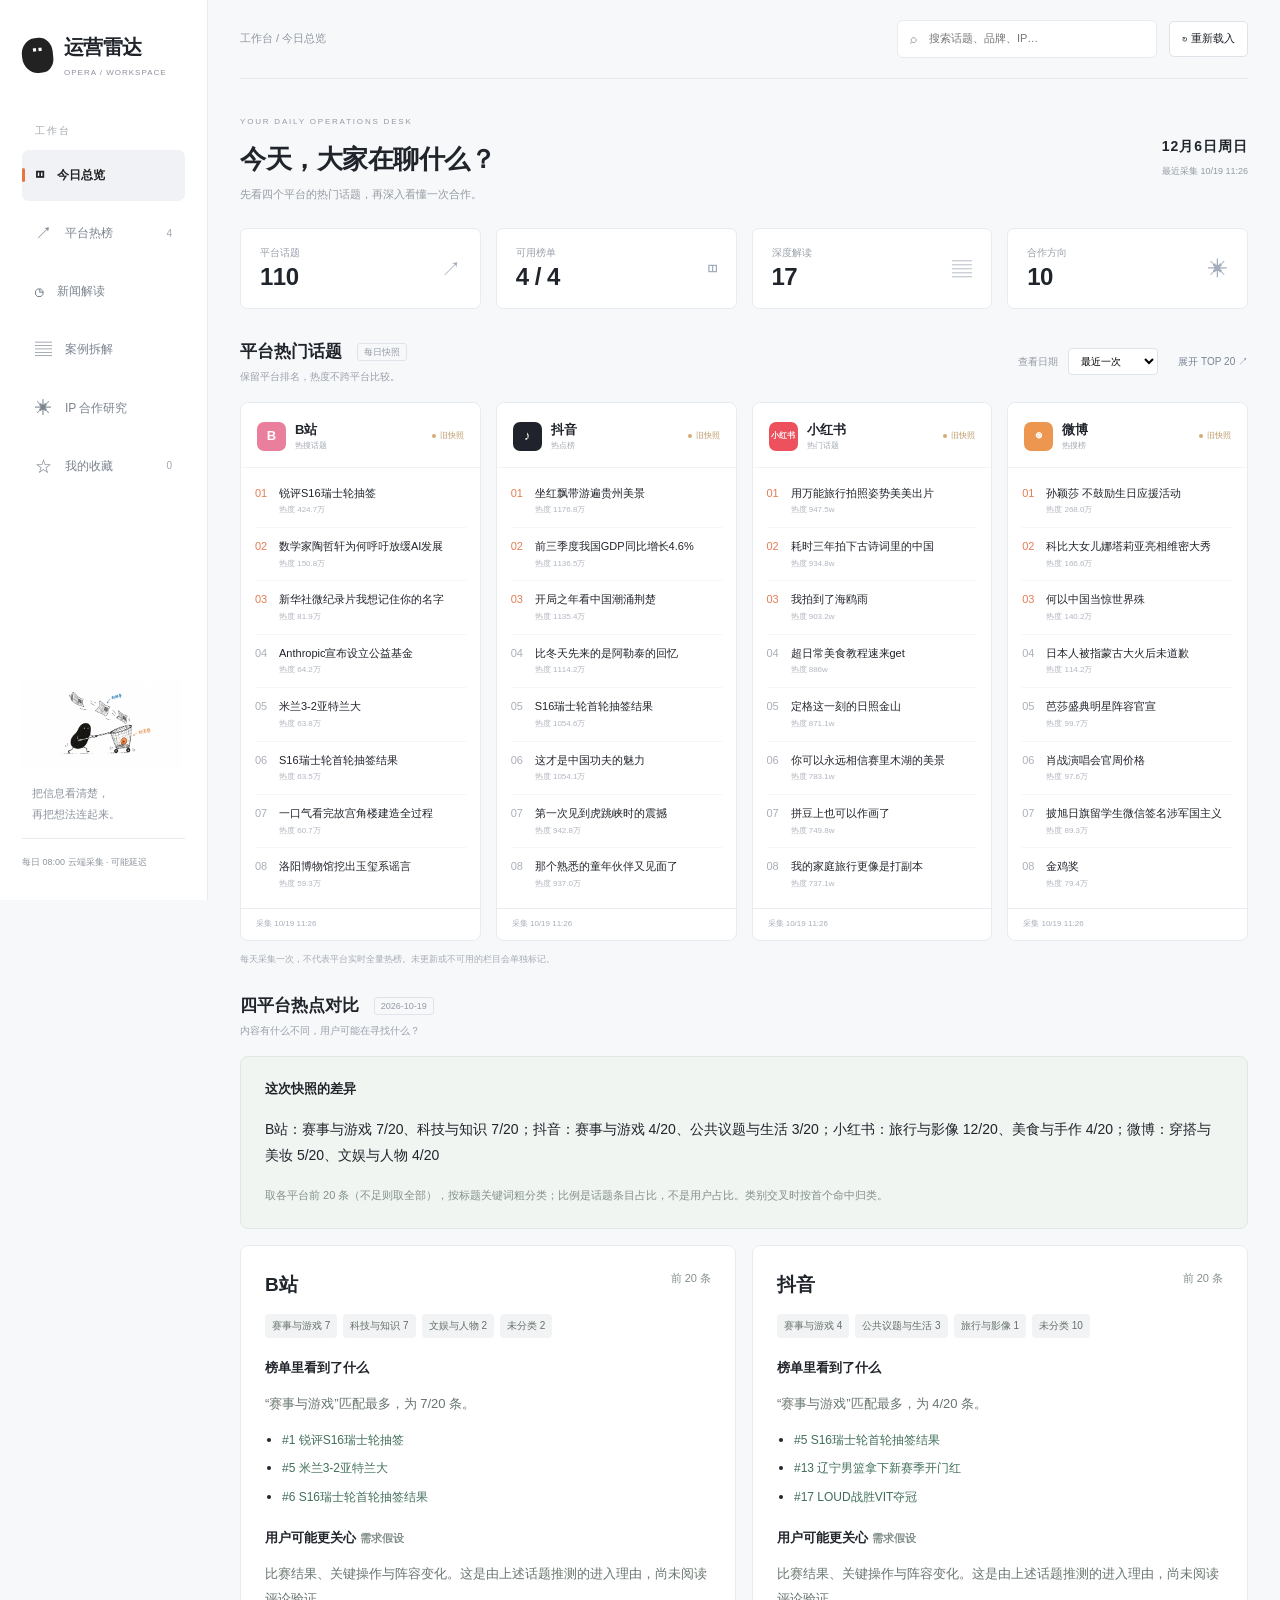
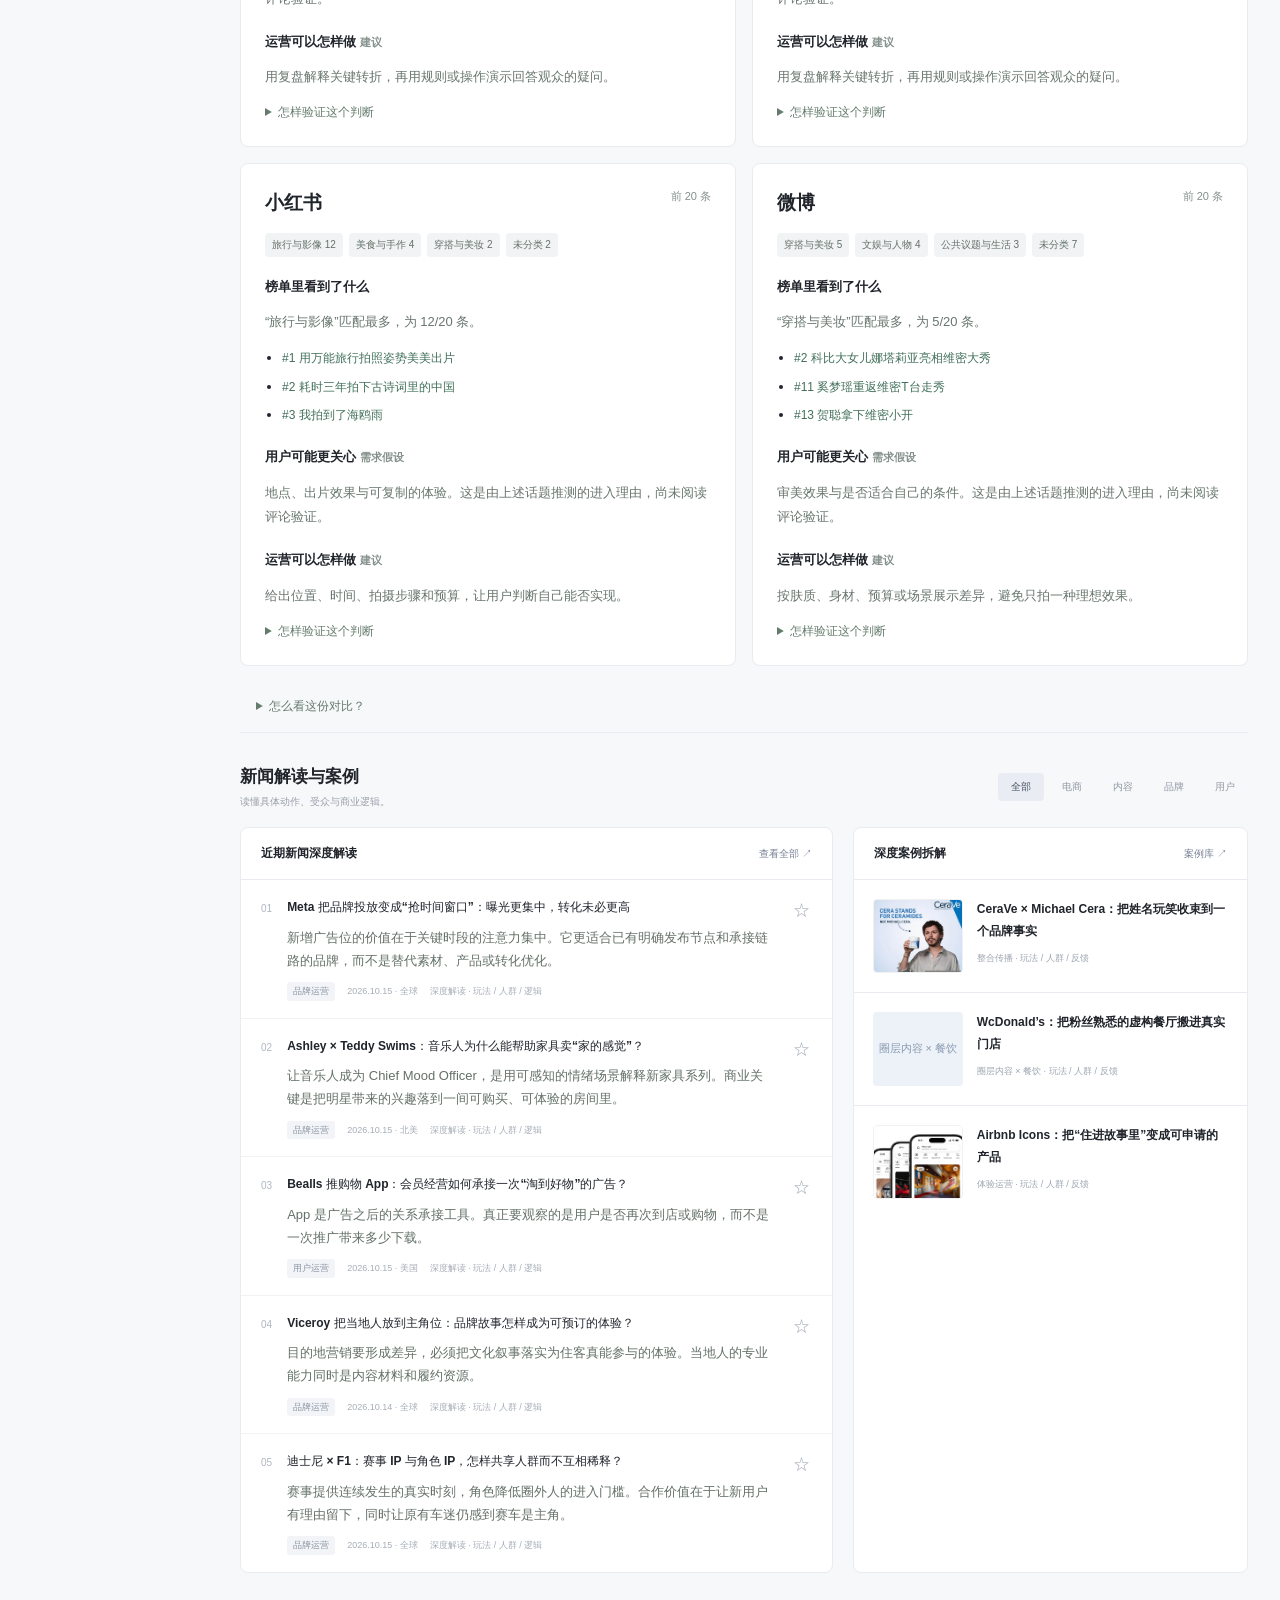
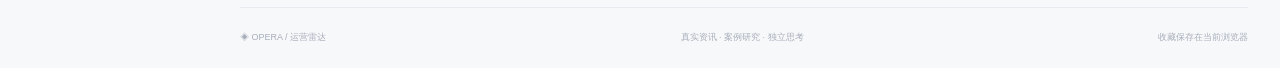
==== commit 1a4e506d: "Add daily platform comparison and expand researched cases and IP planning" ====
--- a/docs/index.html
+++ b/docs/index.html
@@ -1 +1 @@
-<!DOCTYPE html><html lang="zh-CN"><head><meta charset="UTF-8"><meta name="viewport" content="width=device-width,initial-scale=1"><title>运营雷达 · 热点与案例工作台</title><meta name="description" content="B站、抖音、小红书、微博每日热榜，品牌合作案例与 IP 人群逻辑拆解。"><link rel="stylesheet" href="dashboard.css?v=4"></head><body><aside class="sidebar"><a href="#home" class="brand"><span class="creature">··</span><span>运营雷达<small>OPERA / WORKSPACE</small></span></a><div class="nav-label">工作台</div><nav aria-label="主要导航"><button data-page="home" class="active">◫ <span>今日总览</span></button><button data-page="trends">↗ <span>平台热榜</span><i>4</i></button><button data-page="hot">◷ <span>新闻解读</span></button><button data-page="case">▤ <span>案例拆解</span></button><button data-page="ip">✳ <span>IP 合作研究</span></button><button data-page="saved">☆ <span>我的收藏</span><i id="savedCount">0</i></button></nav><div class="sidebar-bottom"><img src="assets/01-collect-inspiration.webp" alt="小黑收集新闻纸" width="250" height="141"><p>把信息看清楚，<br>再把想法连起来。</p><span>每日 08:00 云端采集 · 可能延迟</span></div></aside><main><header class="topbar"><span id="breadcrumb">工作台 / 今日总览</span><div class="tools"><label class="search">⌕<input id="search" placeholder="搜索话题、品牌、IP…" aria-label="搜索话题、品牌、IP"></label><button id="refresh" class="outline" title="重新载入最近一次云端快照">↻ 重新载入</button></div></header><section class="page-heading"><div><span class="eyebrow">YOUR DAILY OPERATIONS DESK</span><h1 id="pageTitle">今天，大家在聊什么？</h1><p id="pageIntro">先看四个平台的热门话题，再深入看懂一次合作。</p></div><div class="date-block"><strong id="today"></strong><span id="lastCheck">正在载入数据…</span></div></section><section id="stats" class="stats" aria-label="内容概况"></section><section id="trendsSection"><div class="section-title"><div><h2>平台热门话题 <span class="subtitle">每日快照</span></h2><p>保留平台排名，热度不跨平台比较。</p></div><div class="board-tools"><label>查看日期 <select id="history" aria-label="选择热榜快照日期"><option value="latest">最近一次</option></select></label><button class="text-btn" id="expandBoards">展开 TOP 20 ↗</button></div></div><div id="boards" class="boards" aria-live="polite"><div class="loading">正在读取平台快照…</div></div><div class="footnote">每天采集一次，不代表平台实时全量热榜。未更新或不可用的栏目会单独标记。</div></section><section id="contentSection"><div class="section-title"><div><h2 id="contentTitle">运营情报与案例</h2><p id="contentIntro">资讯看变化，案例看机制。</p></div><div id="contentFilters" class="filters"><button class="active" data-filter="all">全部</button><button data-filter="电商运营">电商</button><button data-filter="内容运营">内容</button><button data-filter="品牌运营">品牌</button><button data-filter="用户运营">用户</button></div></div><div id="content" aria-live="polite"></div></section><footer><span>◈ OPERA / 运营雷达</span><span>真实资讯 · 案例研究 · 独立思考</span><span>收藏保存在当前浏览器</span></footer></main><div id="detail" class="detail-overlay" hidden><article class="detail-panel" role="dialog" aria-modal="true" aria-labelledby="detailTitle"><header class="detail-top"><button id="closeDetail" class="outline">← 返回工作台</button><button id="detailSave" class="outline">☆ 收藏</button></header><div id="detailBody"></div></article></div><div id="toast" role="status" hidden></div><script src="dashboard.js?v=4"></script></body></html>
+<!DOCTYPE html><html lang="zh-CN"><head><meta charset="UTF-8"><meta name="viewport" content="width=device-width,initial-scale=1"><title>运营雷达 · 热点与案例工作台</title><meta name="description" content="B站、抖音、小红书、微博每日热榜，品牌合作案例与 IP 人群逻辑拆解。"><link rel="stylesheet" href="dashboard.css?v=5"></head><body><aside class="sidebar"><a href="#home" class="brand"><span class="creature">··</span><span>运营雷达<small>OPERA / WORKSPACE</small></span></a><div class="nav-label">工作台</div><nav aria-label="主要导航"><button data-page="home" class="active">◫ <span>今日总览</span></button><button data-page="trends">↗ <span>平台热榜</span><i>4</i></button><button data-page="hot">◷ <span>新闻解读</span></button><button data-page="case">▤ <span>案例拆解</span></button><button data-page="ip">✳ <span>IP 合作研究</span></button><button data-page="saved">☆ <span>我的收藏</span><i id="savedCount">0</i></button></nav><div class="sidebar-bottom"><img src="assets/01-collect-inspiration.webp" alt="小黑收集新闻纸" width="250" height="141"><p>把信息看清楚，<br>再把想法连起来。</p><span>每日 08:00 云端采集 · 可能延迟</span></div></aside><main><header class="topbar"><span id="breadcrumb">工作台 / 今日总览</span><div class="tools"><label class="search">⌕<input id="search" placeholder="搜索话题、品牌、IP…" aria-label="搜索话题、品牌、IP"></label><button id="refresh" class="outline" title="重新载入最近一次云端快照">↻ 重新载入</button></div></header><section class="page-heading"><div><span class="eyebrow">YOUR DAILY OPERATIONS DESK</span><h1 id="pageTitle">今天，大家在聊什么？</h1><p id="pageIntro">先看四个平台的热门话题，再深入看懂一次合作。</p></div><div class="date-block"><strong id="today"></strong><span id="lastCheck">正在载入数据…</span></div></section><section id="stats" class="stats" aria-label="内容概况"></section><section id="trendsSection"><div class="section-title"><div><h2>平台热门话题 <span class="subtitle">每日快照</span></h2><p>保留平台排名，热度不跨平台比较。</p></div><div class="board-tools"><label>查看日期 <select id="history" aria-label="选择热榜快照日期"><option value="latest">最近一次</option></select></label><button class="text-btn" id="expandBoards">展开 TOP 20 ↗</button></div></div><div id="boards" class="boards" aria-live="polite"><div class="loading">正在读取平台快照…</div></div><div class="footnote">每天采集一次，不代表平台实时全量热榜。未更新或不可用的栏目会单独标记。</div></section><section id="comparisonSection" aria-label="四平台热点对比"></section><section id="contentSection"><div class="section-title"><div><h2 id="contentTitle">运营情报与案例</h2><p id="contentIntro">资讯看变化，案例看机制。</p></div><div id="contentFilters" class="filters"><button class="active" data-filter="all">全部</button><button data-filter="电商运营">电商</button><button data-filter="内容运营">内容</button><button data-filter="品牌运营">品牌</button><button data-filter="用户运营">用户</button></div></div><div id="content" aria-live="polite"></div></section><footer><span>◈ OPERA / 运营雷达</span><span>真实资讯 · 案例研究 · 独立思考</span><span>收藏保存在当前浏览器</span></footer></main><div id="detail" class="detail-overlay" hidden><article class="detail-panel" role="dialog" aria-modal="true" aria-labelledby="detailTitle"><header class="detail-top"><button id="closeDetail" class="outline">← 返回工作台</button><button id="detailSave" class="outline">☆ 收藏</button></header><div id="detailBody"></div></article></div><div id="toast" role="status" hidden></div><script src="comparison.js?v=5"></script><script src="dashboard.js?v=5"></script></body></html>
--- a/docs/dashboard.css
+++ b/docs/dashboard.css
@@ -2,3 +2,5 @@
 [hidden]{display:none!important}.product-map{padding:30px;background:#f7f9fc;border:1px solid #e4e9ef;border-radius:7px;text-align:center}.product-map>span{font-size:10px;color:#9aa6b7}.product-map>div{display:grid;grid-template-columns:repeat(3,1fr);margin:24px 0}.product-map b{font-size:36px;font-weight:500;color:#738aa4}.product-map small{display:block;font-size:10px;font-weight:400;color:#94a2b4;margin-top:10px}.product-map p{font-size:12px;color:#8d9aac}.card-product-map{height:170px;display:flex;flex-direction:column;justify-content:center;align-items:center;background:#edf2f8;font-size:28px;letter-spacing:6px;color:#8395ad}.card-product-map small{display:block;font-size:10px;letter-spacing:1px;margin-top:12px}.mini-map{height:74px;width:90px;display:grid;place-items:center;background:#edf2f8;border-radius:4px;color:#8b9cb2;font-size:11px}@media(max-width:800px){.card-product-map{height:200px}.mini-map{width:85px;height:66px}.product-map{padding:24px 10px}.product-map small{font-size:8px}}
 
 .news-thesis{font-size:13px;line-height:1.75;color:#647168;margin:8px 0 10px}.news-tabs{display:flex;gap:10px;flex-wrap:wrap;margin-bottom:18px}.news-tabs .selected{background:#213d31;color:#fff}.clue-note{font-size:13px;color:#727a74}.analysis-block{padding:18px 0;border-bottom:1px solid #e6eae5}.analysis-block h3{font-size:18px;margin:0 0 10px;line-height:1.6}.table-scroll{overflow-x:auto}.table-scroll table{min-width:460px}@media(max-width:600px){.news-row{gap:9px}.news-thesis{font-size:12px}.analysis-block h3{font-size:16px}}
+
+.compare-intro{padding:20px 24px;border:1px solid #e0e7e4;background:#f0f5f2;border-radius:8px;line-height:1.9}.compare-intro p{font-size:14px}.compare-intro small,.compare-card small{color:#83908b;font-size:11px}.compare-grid{display:grid;grid-template-columns:repeat(2,minmax(0,1fr));gap:16px;margin-top:16px}.compare-card{background:white;border:1px solid var(--line);border-radius:8px;padding:24px;min-width:0}.compare-card h3{font-size:19px;margin:0 0 14px}.compare-card h3 small{float:right;font-weight:400}.compare-card h4{font-size:13px;margin:20px 0 7px}.compare-card p{font-size:13px;color:#68766e;line-height:1.9}.compare-tags{display:flex;gap:6px;flex-wrap:wrap}.compare-tags span{font-size:10px;background:#f1f3f5;border-radius:4px;padding:4px 7px;color:#647168}.compare-card ul{padding-left:17px}.compare-card li{margin:7px 0}.compare-card li button{border:0;background:none;text-align:left;padding:0;font-size:12px;line-height:1.8;color:#416f5a}.compare-card summary,.compare-method summary{cursor:pointer;font-size:12px;color:#657b6d}.compare-method{margin:15px 0 30px;padding:16px;border-bottom:1px solid var(--line)}.compare-method p{font-size:12px;line-height:1.9;color:#859087}.card-product-map{font-size:22px;letter-spacing:0;padding:22px;text-align:center}@media(max-width:650px){.compare-grid{grid-template-columns:1fr}.compare-card{padding:20px}.compare-intro{padding:18px}.compare-intro p{font-size:13px}}
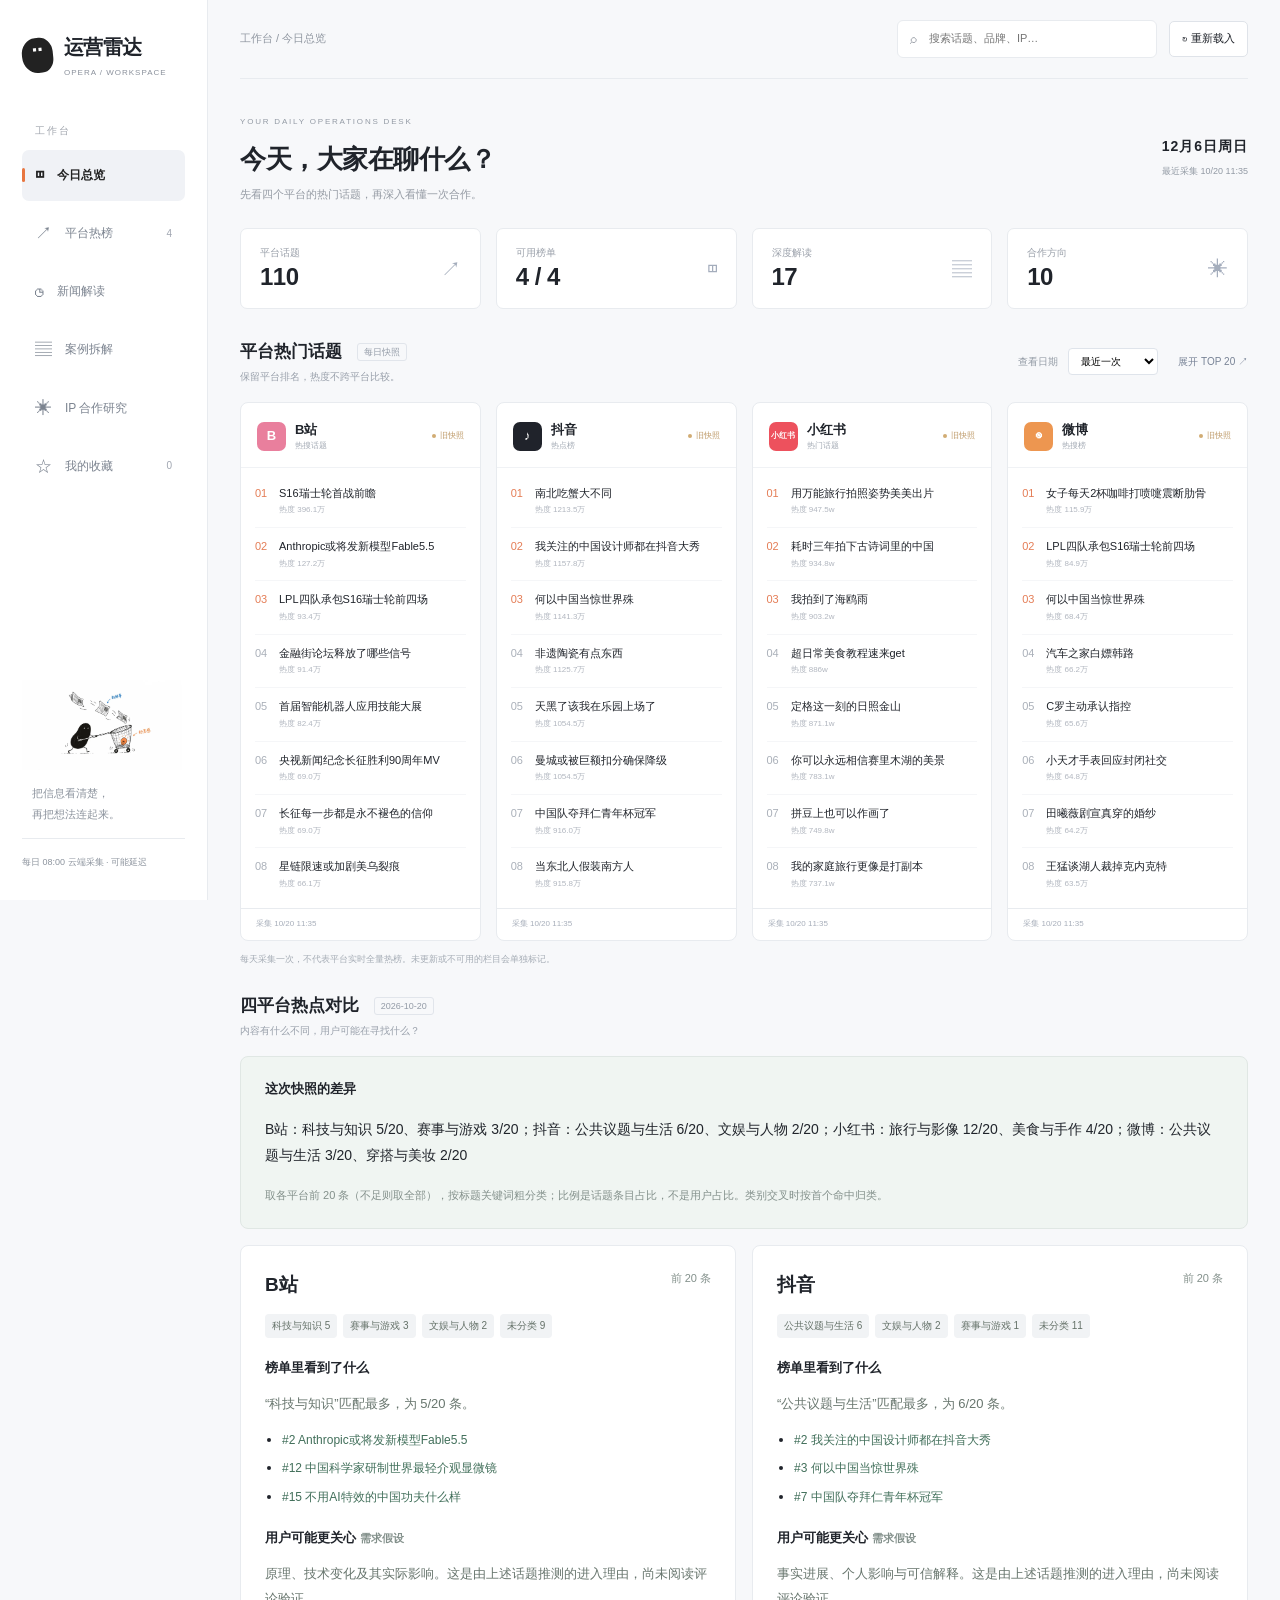
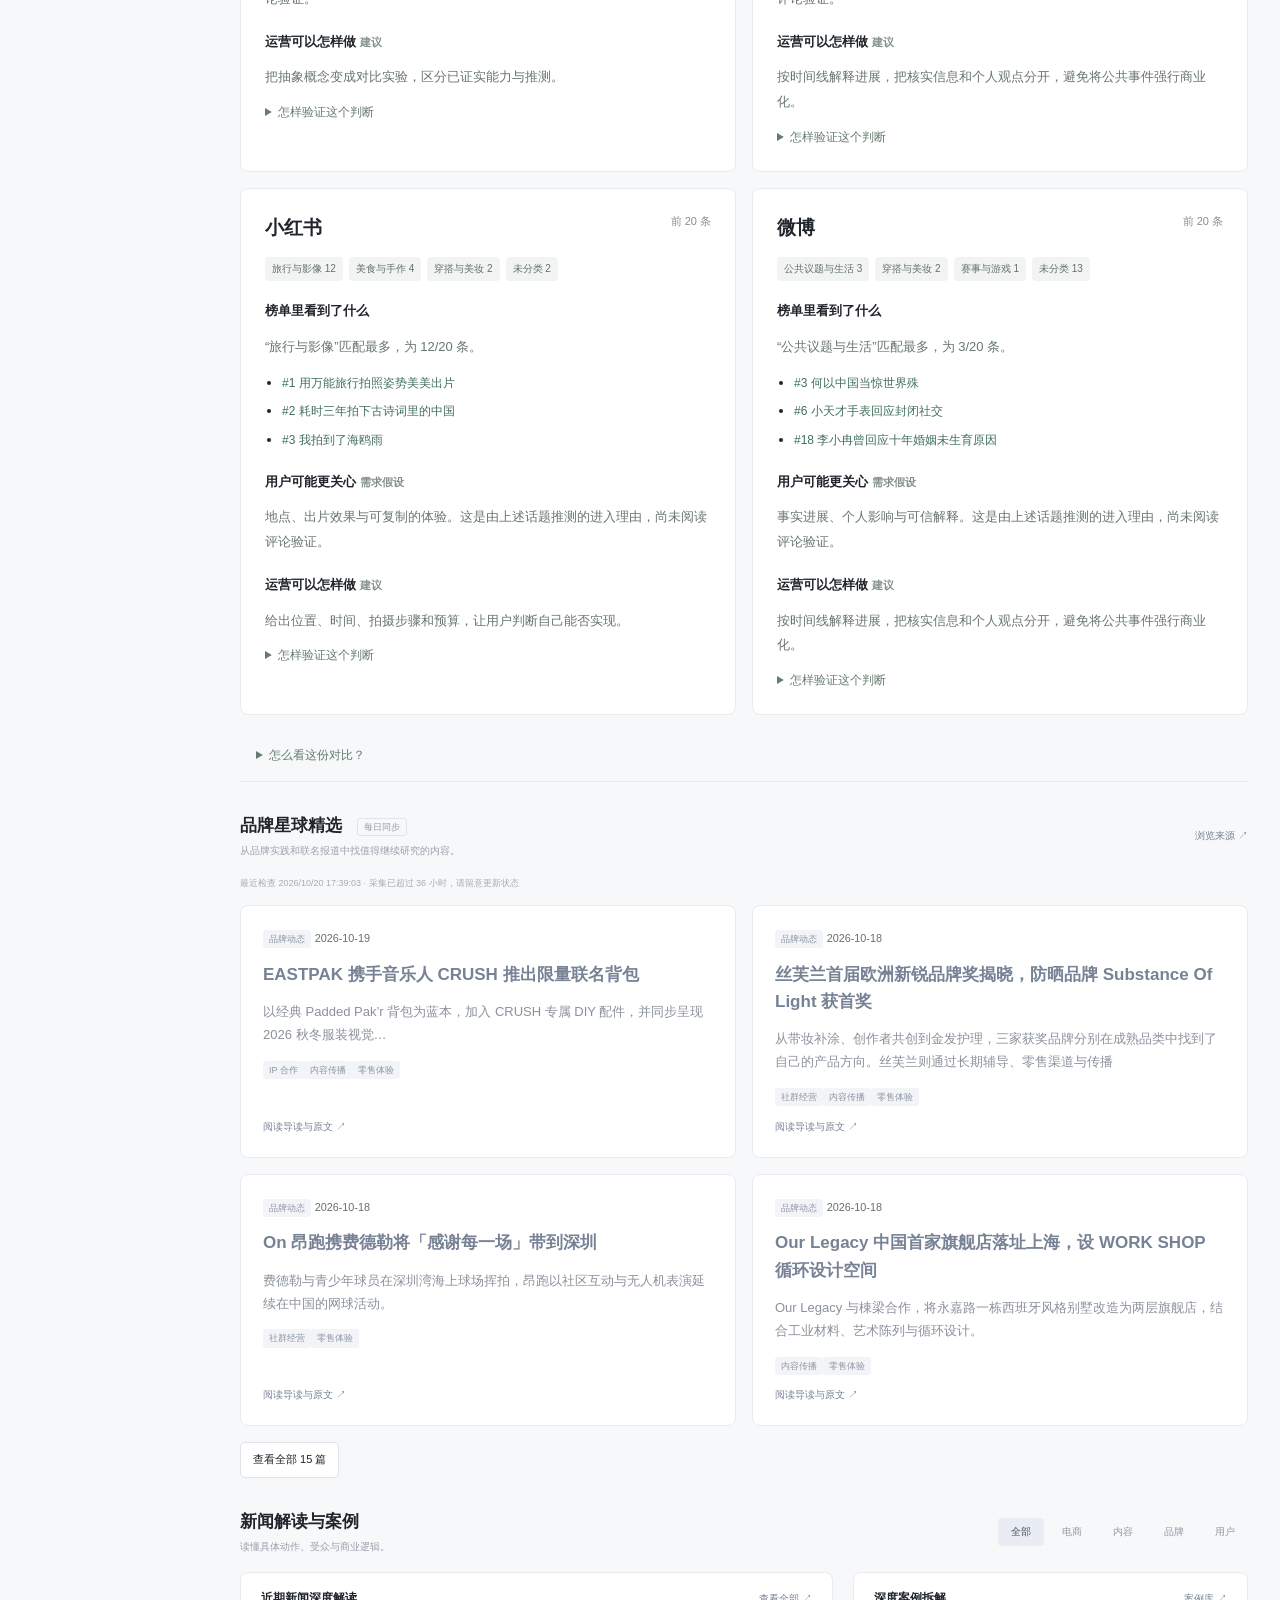
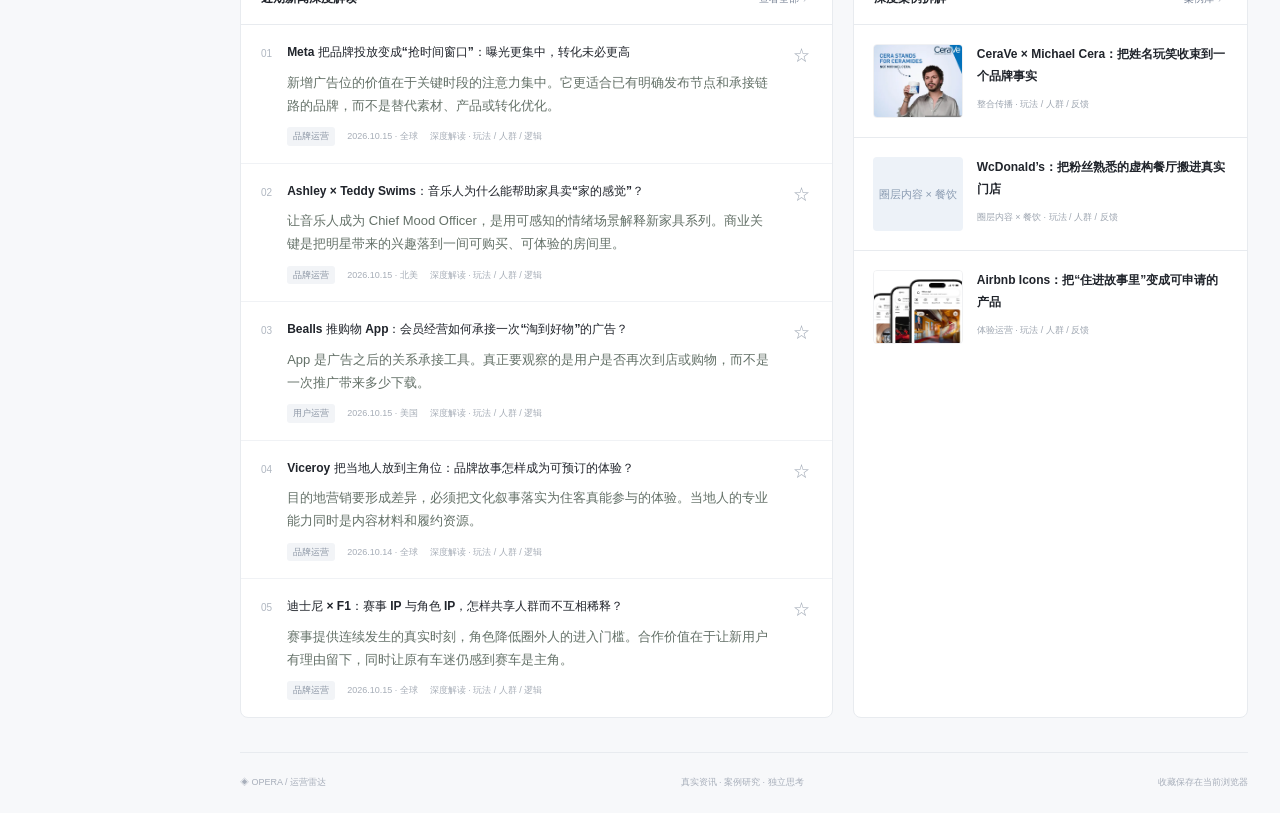
==== commit 58f07d21: "Sync selected Brandstar reports daily and surface them across the dashboard" ====
--- a/docs/index.html
+++ b/docs/index.html
@@ -1 +1 @@
-<!DOCTYPE html><html lang="zh-CN"><head><meta charset="UTF-8"><meta name="viewport" content="width=device-width,initial-scale=1"><title>运营雷达 · 热点与案例工作台</title><meta name="description" content="B站、抖音、小红书、微博每日热榜，品牌合作案例与 IP 人群逻辑拆解。"><link rel="stylesheet" href="dashboard.css?v=5"></head><body><aside class="sidebar"><a href="#home" class="brand"><span class="creature">··</span><span>运营雷达<small>OPERA / WORKSPACE</small></span></a><div class="nav-label">工作台</div><nav aria-label="主要导航"><button data-page="home" class="active">◫ <span>今日总览</span></button><button data-page="trends">↗ <span>平台热榜</span><i>4</i></button><button data-page="hot">◷ <span>新闻解读</span></button><button data-page="case">▤ <span>案例拆解</span></button><button data-page="ip">✳ <span>IP 合作研究</span></button><button data-page="saved">☆ <span>我的收藏</span><i id="savedCount">0</i></button></nav><div class="sidebar-bottom"><img src="assets/01-collect-inspiration.webp" alt="小黑收集新闻纸" width="250" height="141"><p>把信息看清楚，<br>再把想法连起来。</p><span>每日 08:00 云端采集 · 可能延迟</span></div></aside><main><header class="topbar"><span id="breadcrumb">工作台 / 今日总览</span><div class="tools"><label class="search">⌕<input id="search" placeholder="搜索话题、品牌、IP…" aria-label="搜索话题、品牌、IP"></label><button id="refresh" class="outline" title="重新载入最近一次云端快照">↻ 重新载入</button></div></header><section class="page-heading"><div><span class="eyebrow">YOUR DAILY OPERATIONS DESK</span><h1 id="pageTitle">今天，大家在聊什么？</h1><p id="pageIntro">先看四个平台的热门话题，再深入看懂一次合作。</p></div><div class="date-block"><strong id="today"></strong><span id="lastCheck">正在载入数据…</span></div></section><section id="stats" class="stats" aria-label="内容概况"></section><section id="trendsSection"><div class="section-title"><div><h2>平台热门话题 <span class="subtitle">每日快照</span></h2><p>保留平台排名，热度不跨平台比较。</p></div><div class="board-tools"><label>查看日期 <select id="history" aria-label="选择热榜快照日期"><option value="latest">最近一次</option></select></label><button class="text-btn" id="expandBoards">展开 TOP 20 ↗</button></div></div><div id="boards" class="boards" aria-live="polite"><div class="loading">正在读取平台快照…</div></div><div class="footnote">每天采集一次，不代表平台实时全量热榜。未更新或不可用的栏目会单独标记。</div></section><section id="comparisonSection" aria-label="四平台热点对比"></section><section id="contentSection"><div class="section-title"><div><h2 id="contentTitle">运营情报与案例</h2><p id="contentIntro">资讯看变化，案例看机制。</p></div><div id="contentFilters" class="filters"><button class="active" data-filter="all">全部</button><button data-filter="电商运营">电商</button><button data-filter="内容运营">内容</button><button data-filter="品牌运营">品牌</button><button data-filter="用户运营">用户</button></div></div><div id="content" aria-live="polite"></div></section><footer><span>◈ OPERA / 运营雷达</span><span>真实资讯 · 案例研究 · 独立思考</span><span>收藏保存在当前浏览器</span></footer></main><div id="detail" class="detail-overlay" hidden><article class="detail-panel" role="dialog" aria-modal="true" aria-labelledby="detailTitle"><header class="detail-top"><button id="closeDetail" class="outline">← 返回工作台</button><button id="detailSave" class="outline">☆ 收藏</button></header><div id="detailBody"></div></article></div><div id="toast" role="status" hidden></div><script src="comparison.js?v=5"></script><script src="dashboard.js?v=5"></script></body></html>
+<!DOCTYPE html><html lang="zh-CN"><head><meta charset="UTF-8"><meta name="viewport" content="width=device-width,initial-scale=1"><title>运营雷达 · 热点与案例工作台</title><meta name="description" content="B站、抖音、小红书、微博每日热榜，品牌合作案例与 IP 人群逻辑拆解。"><link rel="stylesheet" href="dashboard.css?v=6"></head><body><aside class="sidebar"><a href="#home" class="brand"><span class="creature">··</span><span>运营雷达<small>OPERA / WORKSPACE</small></span></a><div class="nav-label">工作台</div><nav aria-label="主要导航"><button data-page="home" class="active">◫ <span>今日总览</span></button><button data-page="trends">↗ <span>平台热榜</span><i>4</i></button><button data-page="hot">◷ <span>新闻解读</span></button><button data-page="case">▤ <span>案例拆解</span></button><button data-page="ip">✳ <span>IP 合作研究</span></button><button data-page="saved">☆ <span>我的收藏</span><i id="savedCount">0</i></button></nav><div class="sidebar-bottom"><img src="assets/01-collect-inspiration.webp" alt="小黑收集新闻纸" width="250" height="141"><p>把信息看清楚，<br>再把想法连起来。</p><span>每日 08:00 云端采集 · 可能延迟</span></div></aside><main><header class="topbar"><span id="breadcrumb">工作台 / 今日总览</span><div class="tools"><label class="search">⌕<input id="search" placeholder="搜索话题、品牌、IP…" aria-label="搜索话题、品牌、IP"></label><button id="refresh" class="outline" title="重新载入最近一次云端快照">↻ 重新载入</button></div></header><section class="page-heading"><div><span class="eyebrow">YOUR DAILY OPERATIONS DESK</span><h1 id="pageTitle">今天，大家在聊什么？</h1><p id="pageIntro">先看四个平台的热门话题，再深入看懂一次合作。</p></div><div class="date-block"><strong id="today"></strong><span id="lastCheck">正在载入数据…</span></div></section><section id="stats" class="stats" aria-label="内容概况"></section><section id="trendsSection"><div class="section-title"><div><h2>平台热门话题 <span class="subtitle">每日快照</span></h2><p>保留平台排名，热度不跨平台比较。</p></div><div class="board-tools"><label>查看日期 <select id="history" aria-label="选择热榜快照日期"><option value="latest">最近一次</option></select></label><button class="text-btn" id="expandBoards">展开 TOP 20 ↗</button></div></div><div id="boards" class="boards" aria-live="polite"><div class="loading">正在读取平台快照…</div></div><div class="footnote">每天采集一次，不代表平台实时全量热榜。未更新或不可用的栏目会单独标记。</div></section><section id="comparisonSection" aria-label="四平台热点对比"></section><section id="brandstarSection" aria-label="品牌星球精选"></section><section id="contentSection"><div class="section-title"><div><h2 id="contentTitle">运营情报与案例</h2><p id="contentIntro">资讯看变化，案例看机制。</p></div><div id="contentFilters" class="filters"><button class="active" data-filter="all">全部</button><button data-filter="电商运营">电商</button><button data-filter="内容运营">内容</button><button data-filter="品牌运营">品牌</button><button data-filter="用户运营">用户</button></div></div><div id="content" aria-live="polite"></div></section><footer><span>◈ OPERA / 运营雷达</span><span>真实资讯 · 案例研究 · 独立思考</span><span>收藏保存在当前浏览器</span></footer></main><div id="detail" class="detail-overlay" hidden><article class="detail-panel" role="dialog" aria-modal="true" aria-labelledby="detailTitle"><header class="detail-top"><button id="closeDetail" class="outline">← 返回工作台</button><button id="detailSave" class="outline">☆ 收藏</button></header><div id="detailBody"></div></article></div><div id="toast" role="status" hidden></div><script src="comparison.js?v=5"></script><script src="brandstar.js?v=6"></script><script src="dashboard.js?v=6"></script></body></html>
--- a/docs/dashboard.css
+++ b/docs/dashboard.css
@@ -4,3 +4,7 @@
 .news-thesis{font-size:13px;line-height:1.75;color:#647168;margin:8px 0 10px}.news-tabs{display:flex;gap:10px;flex-wrap:wrap;margin-bottom:18px}.news-tabs .selected{background:#213d31;color:#fff}.clue-note{font-size:13px;color:#727a74}.analysis-block{padding:18px 0;border-bottom:1px solid #e6eae5}.analysis-block h3{font-size:18px;margin:0 0 10px;line-height:1.6}.table-scroll{overflow-x:auto}.table-scroll table{min-width:460px}@media(max-width:600px){.news-row{gap:9px}.news-thesis{font-size:12px}.analysis-block h3{font-size:16px}}
 
 .compare-intro{padding:20px 24px;border:1px solid #e0e7e4;background:#f0f5f2;border-radius:8px;line-height:1.9}.compare-intro p{font-size:14px}.compare-intro small,.compare-card small{color:#83908b;font-size:11px}.compare-grid{display:grid;grid-template-columns:repeat(2,minmax(0,1fr));gap:16px;margin-top:16px}.compare-card{background:white;border:1px solid var(--line);border-radius:8px;padding:24px;min-width:0}.compare-card h3{font-size:19px;margin:0 0 14px}.compare-card h3 small{float:right;font-weight:400}.compare-card h4{font-size:13px;margin:20px 0 7px}.compare-card p{font-size:13px;color:#68766e;line-height:1.9}.compare-tags{display:flex;gap:6px;flex-wrap:wrap}.compare-tags span{font-size:10px;background:#f1f3f5;border-radius:4px;padding:4px 7px;color:#647168}.compare-card ul{padding-left:17px}.compare-card li{margin:7px 0}.compare-card li button{border:0;background:none;text-align:left;padding:0;font-size:12px;line-height:1.8;color:#416f5a}.compare-card summary,.compare-method summary{cursor:pointer;font-size:12px;color:#657b6d}.compare-method{margin:15px 0 30px;padding:16px;border-bottom:1px solid var(--line)}.compare-method p{font-size:12px;line-height:1.9;color:#859087}.card-product-map{font-size:22px;letter-spacing:0;padding:22px;text-align:center}@media(max-width:650px){.compare-grid{grid-template-columns:1fr}.compare-card{padding:20px}.compare-intro{padding:18px}.compare-intro p{font-size:13px}}
+
+/* Daily source reading list */
+#brandstarSection{margin:30px 0}.brandstar-grid{display:grid;grid-template-columns:repeat(2,minmax(0,1fr));gap:16px;margin-top:14px}.brandstar-card{display:flex;flex-direction:column;gap:12px}.brandstar-card h3{margin:0}.brandstar-card h3 button{text-align:left;font:inherit;line-height:1.6}.brandstar-card p{margin:0;color:var(--muted,#656565);line-height:1.8}.brandstar-card>.text-btn{align-self:flex-start;margin-top:auto}@media(max-width:700px){.brandstar-grid{grid-template-columns:1fr}}
+.brandstar-card{padding:22px}.brandstar-card h3{font-size:17px}.brandstar-card small{color:#66716d}
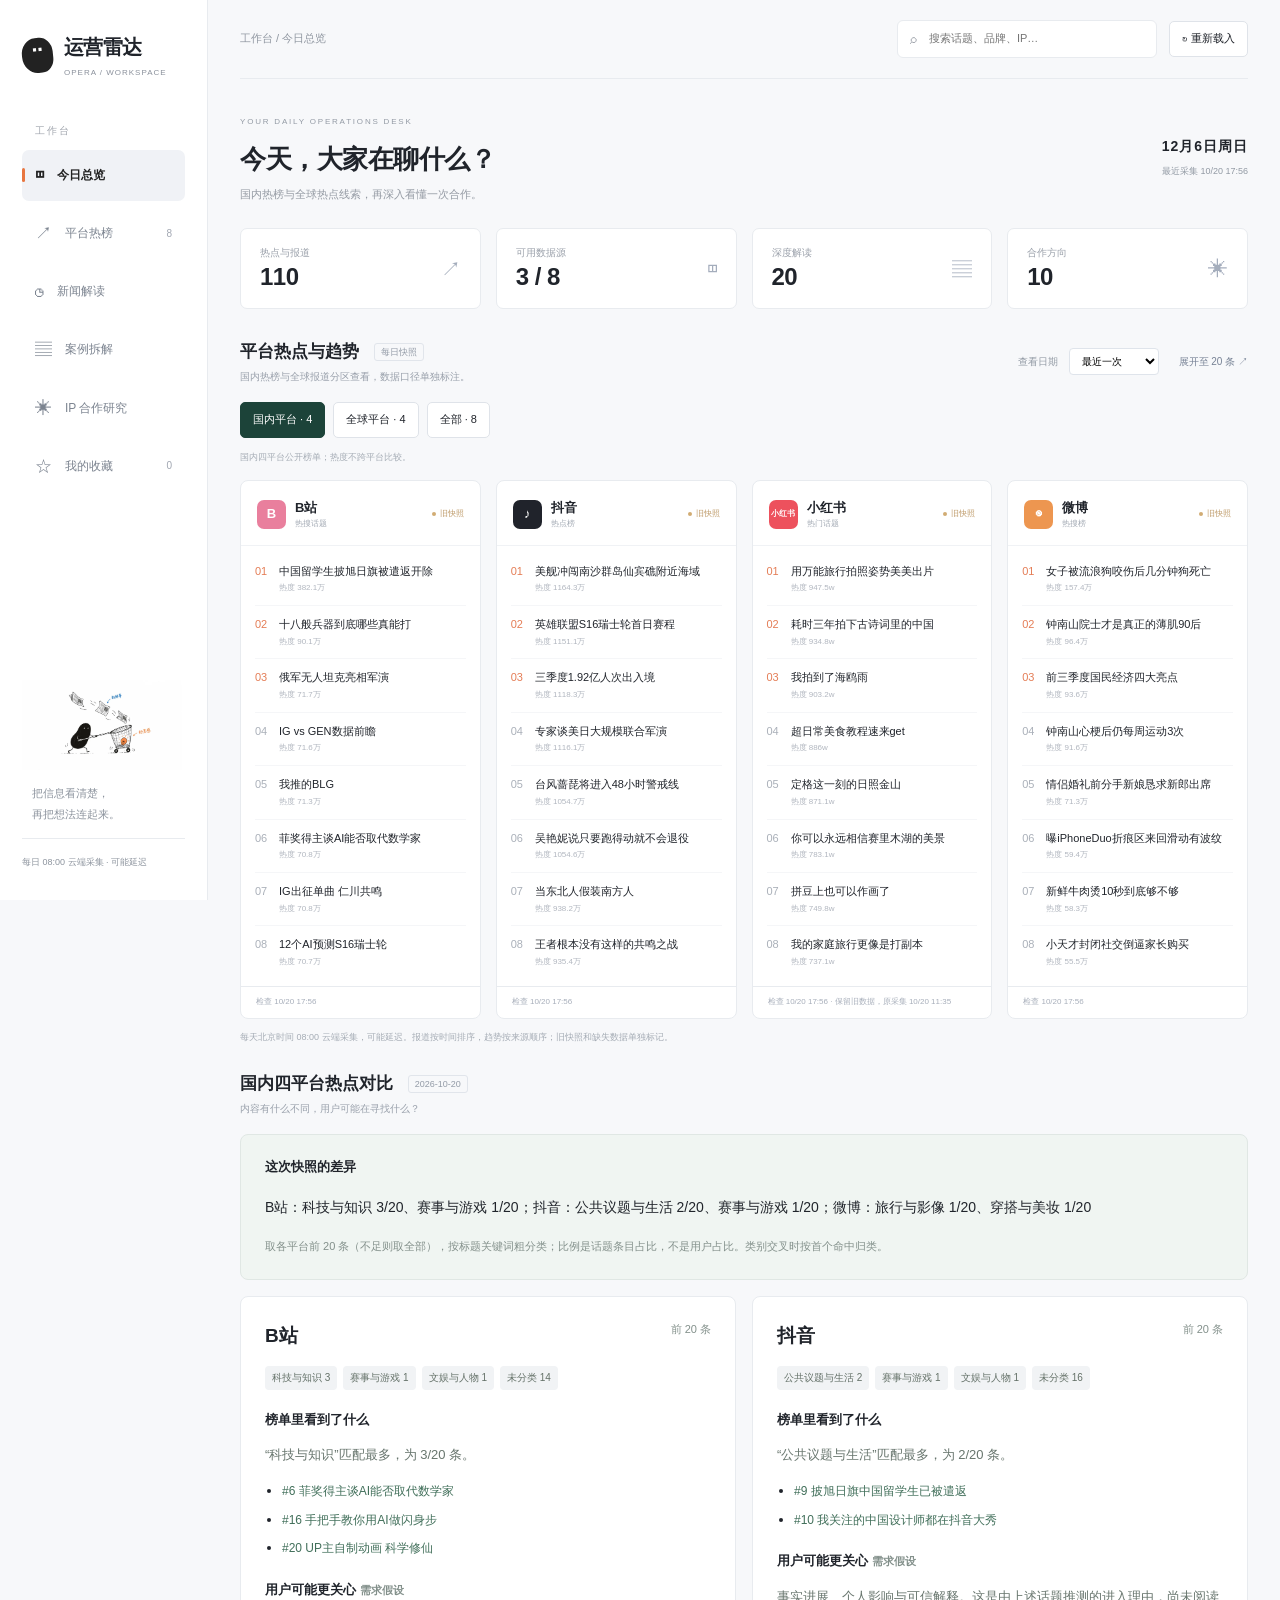
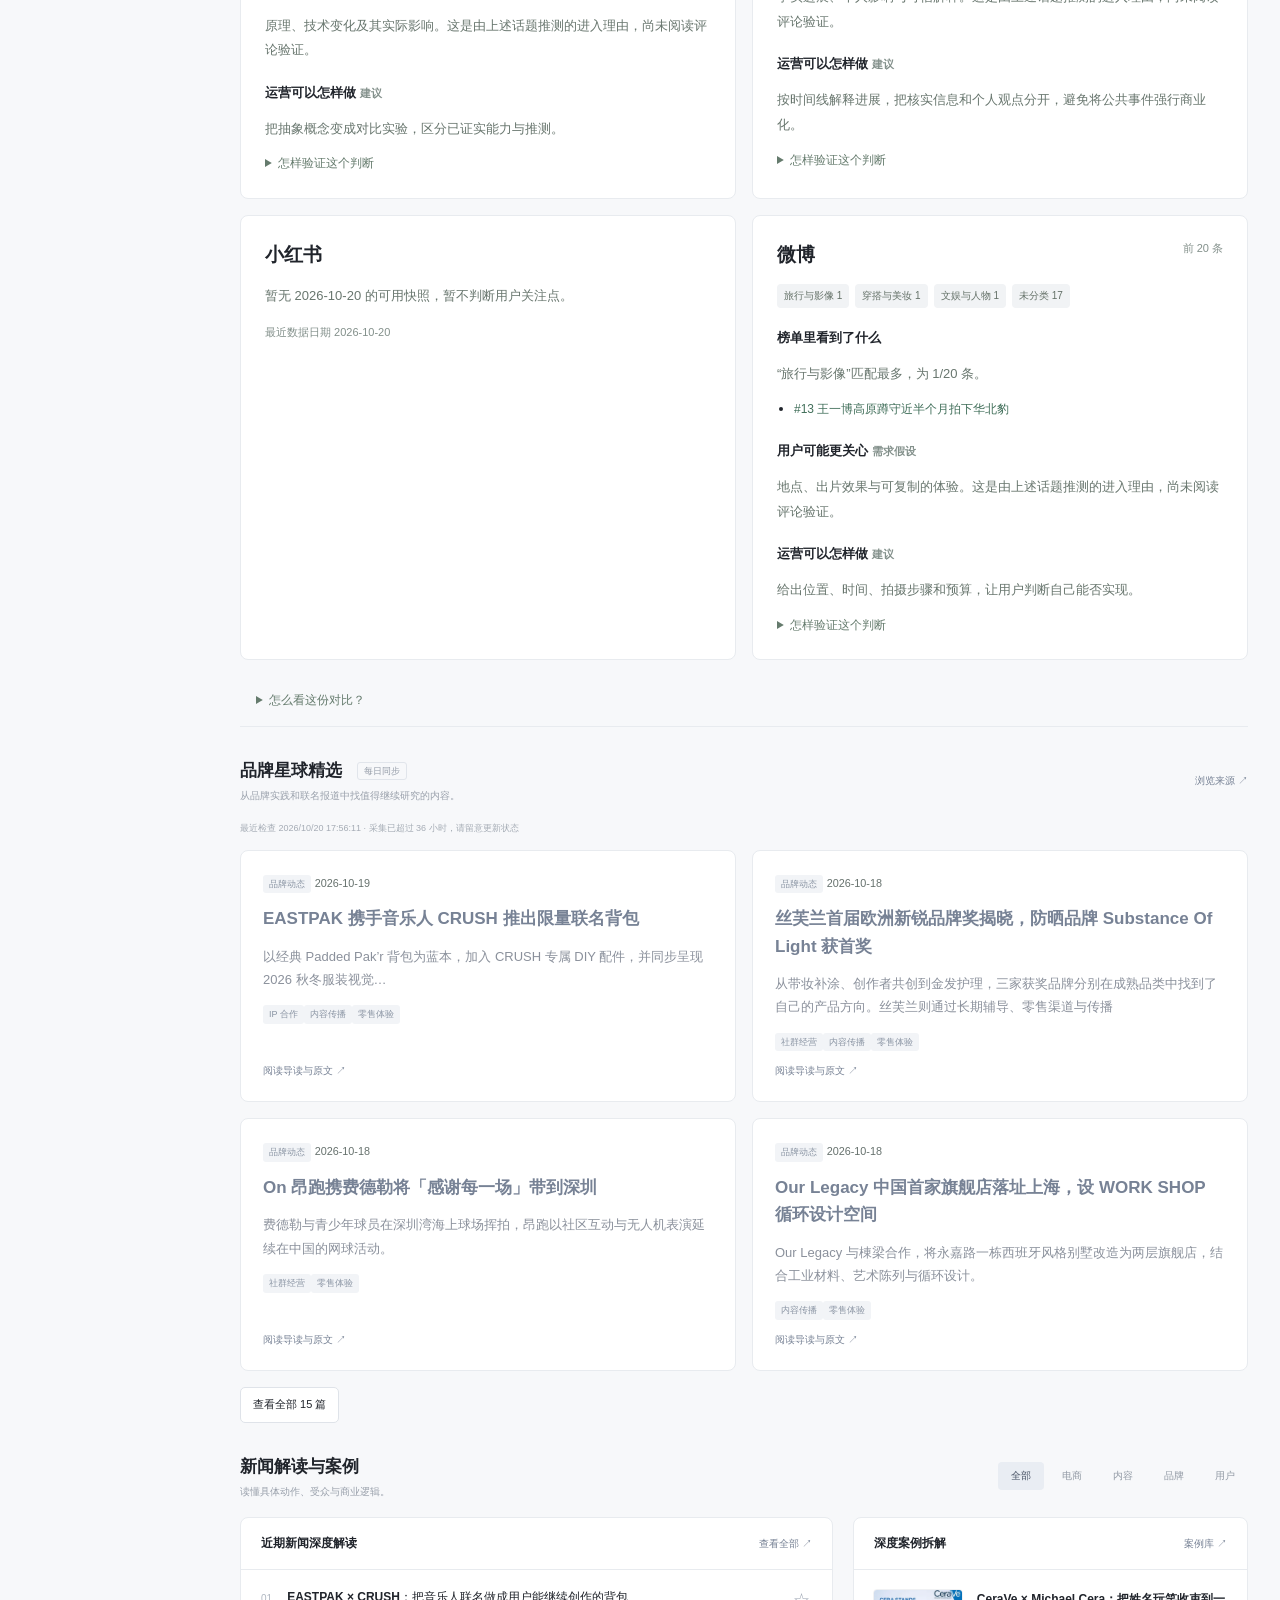
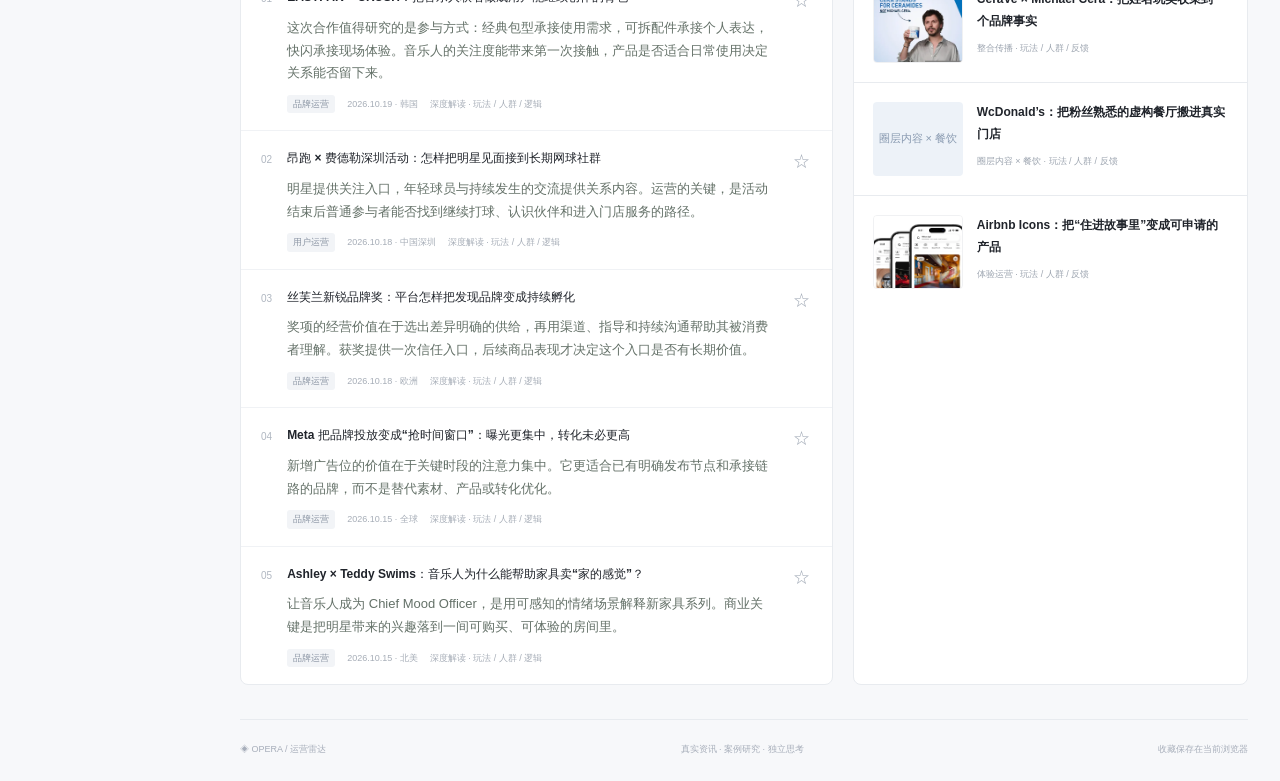
==== commit 8f5311cc: "Add global platform discovery and daily eight-platform updates" ====
--- a/docs/index.html
+++ b/docs/index.html
@@ -1 +1 @@
-<!DOCTYPE html><html lang="zh-CN"><head><meta charset="UTF-8"><meta name="viewport" content="width=device-width,initial-scale=1"><title>运营雷达 · 热点与案例工作台</title><meta name="description" content="B站、抖音、小红书、微博每日热榜，品牌合作案例与 IP 人群逻辑拆解。"><link rel="stylesheet" href="dashboard.css?v=6"></head><body><aside class="sidebar"><a href="#home" class="brand"><span class="creature">··</span><span>运营雷达<small>OPERA / WORKSPACE</small></span></a><div class="nav-label">工作台</div><nav aria-label="主要导航"><button data-page="home" class="active">◫ <span>今日总览</span></button><button data-page="trends">↗ <span>平台热榜</span><i>4</i></button><button data-page="hot">◷ <span>新闻解读</span></button><button data-page="case">▤ <span>案例拆解</span></button><button data-page="ip">✳ <span>IP 合作研究</span></button><button data-page="saved">☆ <span>我的收藏</span><i id="savedCount">0</i></button></nav><div class="sidebar-bottom"><img src="assets/01-collect-inspiration.webp" alt="小黑收集新闻纸" width="250" height="141"><p>把信息看清楚，<br>再把想法连起来。</p><span>每日 08:00 云端采集 · 可能延迟</span></div></aside><main><header class="topbar"><span id="breadcrumb">工作台 / 今日总览</span><div class="tools"><label class="search">⌕<input id="search" placeholder="搜索话题、品牌、IP…" aria-label="搜索话题、品牌、IP"></label><button id="refresh" class="outline" title="重新载入最近一次云端快照">↻ 重新载入</button></div></header><section class="page-heading"><div><span class="eyebrow">YOUR DAILY OPERATIONS DESK</span><h1 id="pageTitle">今天，大家在聊什么？</h1><p id="pageIntro">先看四个平台的热门话题，再深入看懂一次合作。</p></div><div class="date-block"><strong id="today"></strong><span id="lastCheck">正在载入数据…</span></div></section><section id="stats" class="stats" aria-label="内容概况"></section><section id="trendsSection"><div class="section-title"><div><h2>平台热门话题 <span class="subtitle">每日快照</span></h2><p>保留平台排名，热度不跨平台比较。</p></div><div class="board-tools"><label>查看日期 <select id="history" aria-label="选择热榜快照日期"><option value="latest">最近一次</option></select></label><button class="text-btn" id="expandBoards">展开 TOP 20 ↗</button></div></div><div id="boards" class="boards" aria-live="polite"><div class="loading">正在读取平台快照…</div></div><div class="footnote">每天采集一次，不代表平台实时全量热榜。未更新或不可用的栏目会单独标记。</div></section><section id="comparisonSection" aria-label="四平台热点对比"></section><section id="brandstarSection" aria-label="品牌星球精选"></section><section id="contentSection"><div class="section-title"><div><h2 id="contentTitle">运营情报与案例</h2><p id="contentIntro">资讯看变化，案例看机制。</p></div><div id="contentFilters" class="filters"><button class="active" data-filter="all">全部</button><button data-filter="电商运营">电商</button><button data-filter="内容运营">内容</button><button data-filter="品牌运营">品牌</button><button data-filter="用户运营">用户</button></div></div><div id="content" aria-live="polite"></div></section><footer><span>◈ OPERA / 运营雷达</span><span>真实资讯 · 案例研究 · 独立思考</span><span>收藏保存在当前浏览器</span></footer></main><div id="detail" class="detail-overlay" hidden><article class="detail-panel" role="dialog" aria-modal="true" aria-labelledby="detailTitle"><header class="detail-top"><button id="closeDetail" class="outline">← 返回工作台</button><button id="detailSave" class="outline">☆ 收藏</button></header><div id="detailBody"></div></article></div><div id="toast" role="status" hidden></div><script src="comparison.js?v=5"></script><script src="brandstar.js?v=6"></script><script src="dashboard.js?v=6"></script></body></html>
+<!DOCTYPE html><html lang="zh-CN"><head><meta charset="UTF-8"><meta name="viewport" content="width=device-width,initial-scale=1"><title>运营雷达 · 热点与案例工作台</title><meta name="description" content="B站、抖音、小红书、微博热榜与 Instagram、Facebook、X、TikTok 全球热点，品牌合作案例与 IP 人群逻辑拆解。"><link rel="stylesheet" href="dashboard.css?v=7"></head><body><aside class="sidebar"><a href="#home" class="brand"><span class="creature">··</span><span>运营雷达<small>OPERA / WORKSPACE</small></span></a><div class="nav-label">工作台</div><nav aria-label="主要导航"><button data-page="home" class="active">◫ <span>今日总览</span></button><button data-page="trends">↗ <span>平台热榜</span><i>8</i></button><button data-page="hot">◷ <span>新闻解读</span></button><button data-page="case">▤ <span>案例拆解</span></button><button data-page="ip">✳ <span>IP 合作研究</span></button><button data-page="saved">☆ <span>我的收藏</span><i id="savedCount">0</i></button></nav><div class="sidebar-bottom"><img src="assets/01-collect-inspiration.webp" alt="小黑收集新闻纸" width="250" height="141"><p>把信息看清楚，<br>再把想法连起来。</p><span>每日 08:00 云端采集 · 可能延迟</span></div></aside><main><header class="topbar"><span id="breadcrumb">工作台 / 今日总览</span><div class="tools"><label class="search">⌕<input id="search" placeholder="搜索话题、品牌、IP…" aria-label="搜索话题、品牌、IP"></label><button id="refresh" class="outline" title="重新载入最近一次云端快照">↻ 重新载入</button></div></header><section class="page-heading"><div><span class="eyebrow">YOUR DAILY OPERATIONS DESK</span><h1 id="pageTitle">今天，大家在聊什么？</h1><p id="pageIntro">先看四个平台的热门话题，再深入看懂一次合作。</p></div><div class="date-block"><strong id="today"></strong><span id="lastCheck">正在载入数据…</span></div></section><section id="stats" class="stats" aria-label="内容概况"></section><section id="trendsSection"><div class="section-title"><div><h2>平台热点与趋势 <span class="subtitle">每日快照</span></h2><p>国内热榜与全球报道分区查看，数据口径单独标注。</p></div><div class="board-tools"><label>查看日期 <select id="history" aria-label="选择热榜快照日期"><option value="latest">最近一次</option></select></label><button class="text-btn" id="expandBoards">展开至 20 条 ↗</button></div></div><div class="board-tabs" role="group" aria-label="选择平台范围"><button class="outline selected" data-board-group="domestic" aria-pressed="true">国内平台 · 4</button><button class="outline" data-board-group="global" aria-pressed="false">全球平台 · 4</button><button class="outline" data-board-group="all" aria-pressed="false">全部 · 8</button></div><p id="boardScope" class="footnote"></p><div id="boards" class="boards" aria-live="polite"><div class="loading">正在读取平台快照…</div></div><div class="footnote">每天北京时间 08:00 云端采集，可能延迟。报道按时间排序，趋势按来源顺序；旧快照和缺失数据单独标记。</div></section><section id="comparisonSection" aria-label="国内四平台热点对比"></section><section id="brandstarSection" aria-label="品牌星球精选"></section><section id="contentSection"><div class="section-title"><div><h2 id="contentTitle">运营情报与案例</h2><p id="contentIntro">资讯看变化，案例看机制。</p></div><div id="contentFilters" class="filters"><button class="active" data-filter="all">全部</button><button data-filter="电商运营">电商</button><button data-filter="内容运营">内容</button><button data-filter="品牌运营">品牌</button><button data-filter="用户运营">用户</button></div></div><div id="content" aria-live="polite"></div></section><footer><span>◈ OPERA / 运营雷达</span><span>真实资讯 · 案例研究 · 独立思考</span><span>收藏保存在当前浏览器</span></footer></main><div id="detail" class="detail-overlay" hidden><article class="detail-panel" role="dialog" aria-modal="true" aria-labelledby="detailTitle"><header class="detail-top"><button id="closeDetail" class="outline">← 返回工作台</button><button id="detailSave" class="outline">☆ 收藏</button></header><div id="detailBody"></div></article></div><div id="toast" role="status" hidden></div><script src="comparison.js?v=7"></script><script src="brandstar.js?v=6"></script><script src="dashboard.js?v=7"></script></body></html>
--- a/docs/dashboard.css
+++ b/docs/dashboard.css
@@ -8,3 +8,5 @@
 /* Daily source reading list */
 #brandstarSection{margin:30px 0}.brandstar-grid{display:grid;grid-template-columns:repeat(2,minmax(0,1fr));gap:16px;margin-top:14px}.brandstar-card{display:flex;flex-direction:column;gap:12px}.brandstar-card h3{margin:0}.brandstar-card h3 button{text-align:left;font:inherit;line-height:1.6}.brandstar-card p{margin:0;color:var(--muted,#656565);line-height:1.8}.brandstar-card>.text-btn{align-self:flex-start;margin-top:auto}@media(max-width:700px){.brandstar-grid{grid-template-columns:1fr}}
 .brandstar-card{padding:22px}.brandstar-card h3{font-size:17px}.brandstar-card small{color:#66716d}
+
+.board-tabs{display:flex;gap:8px;flex-wrap:wrap;margin:0 0 12px}.board-tabs .selected{background:#1c4339;color:white;border-color:#1c4339}.platform-icon.instagram{background:#ba386b}.platform-icon.facebook{background:#1877f2}.platform-icon.x{background:#171717}.platform-icon.tiktok{background:#111}.board-note{padding:10px 16px;background:#f6f8f7;color:#65716c;font-size:11px;line-height:1.7;min-height:58px}.board-foot a{color:inherit;text-decoration:underline}.topic-list .topic small{overflow-wrap:anywhere}#boardScope{margin-bottom:16px}.board-empty{line-height:1.6}
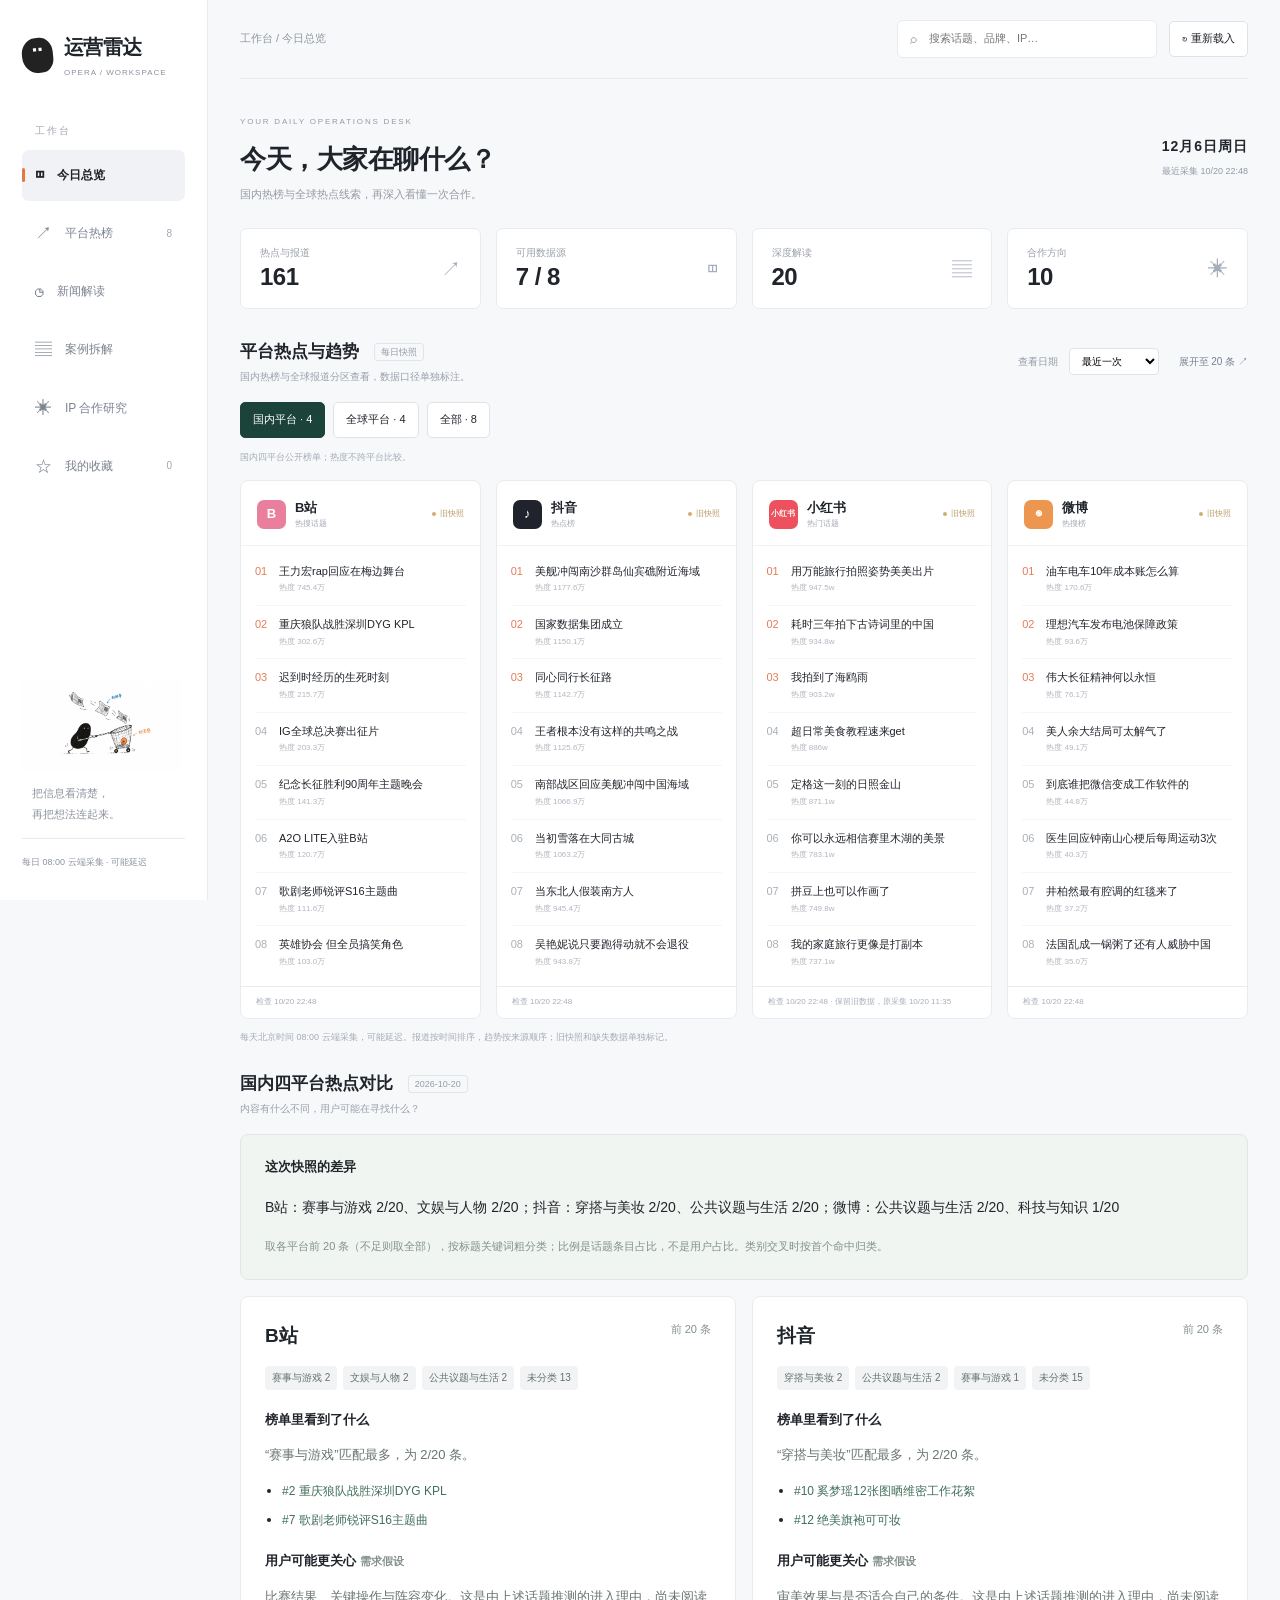
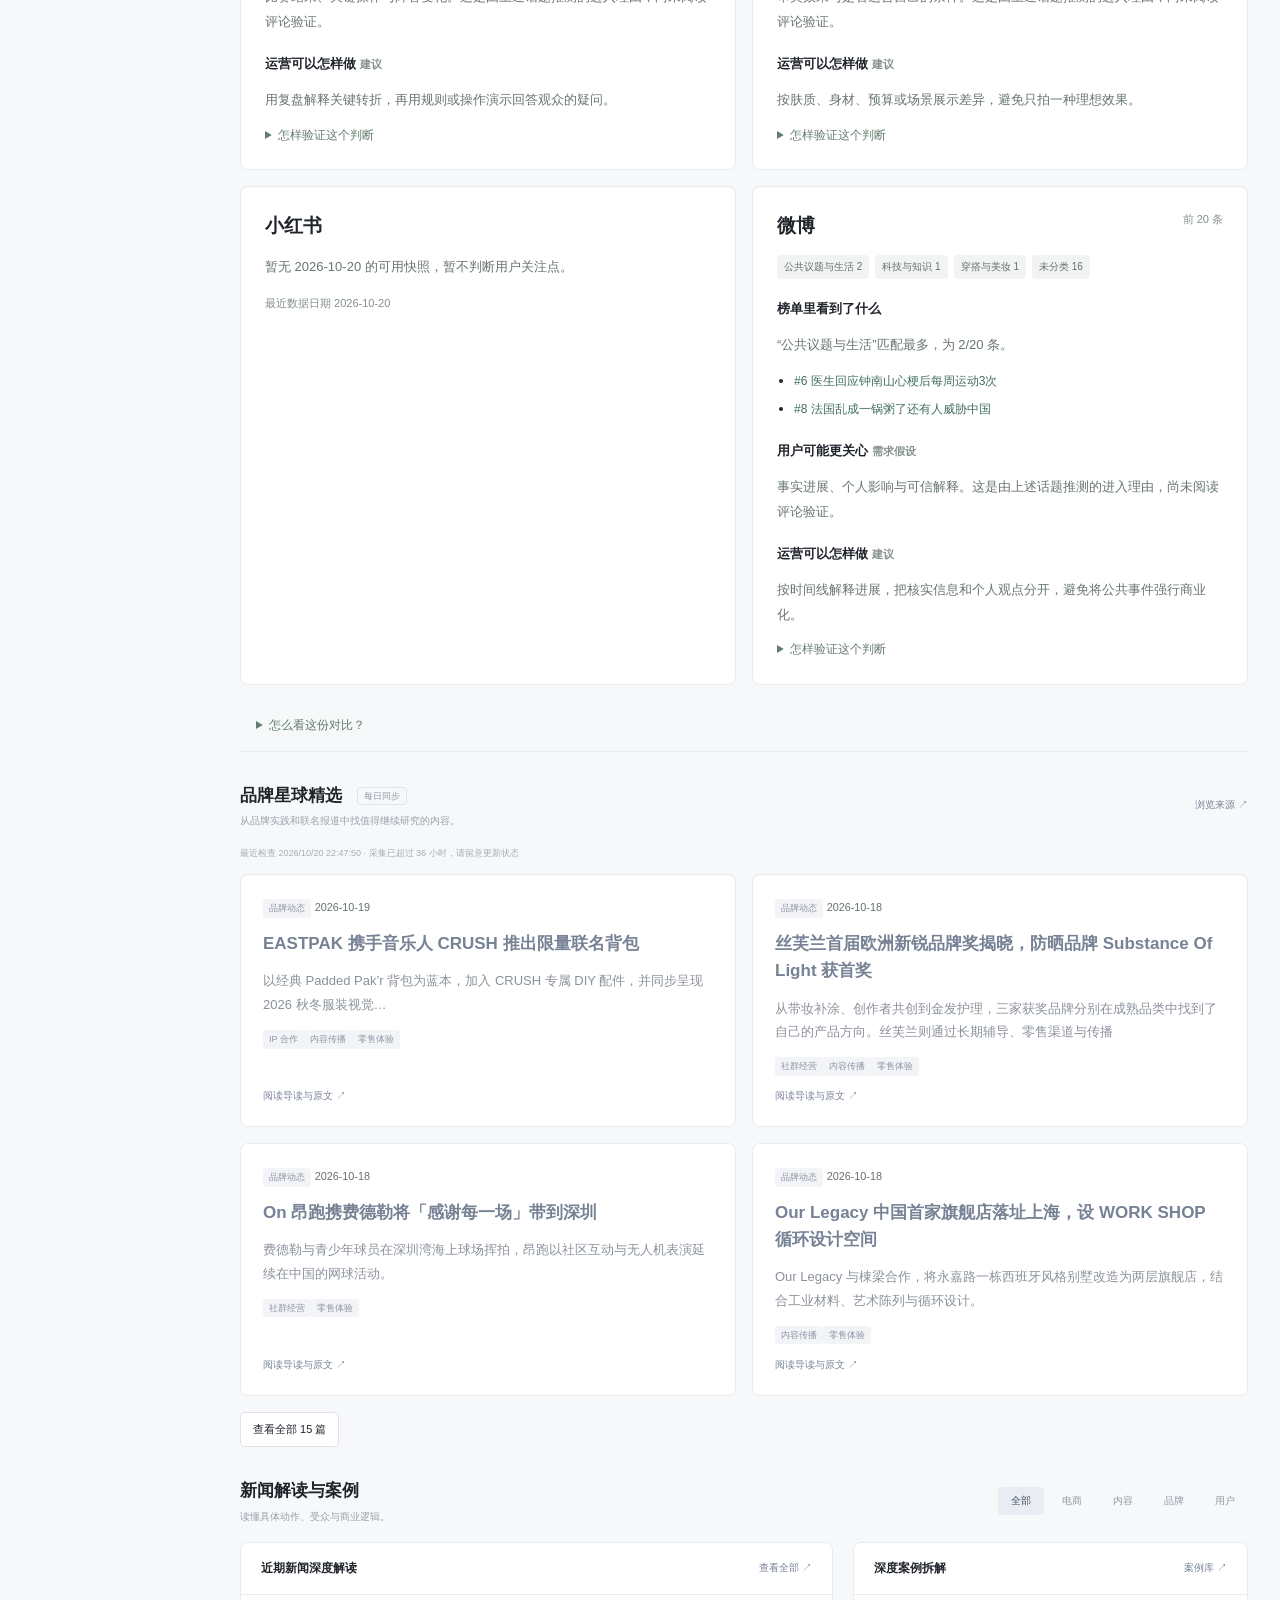
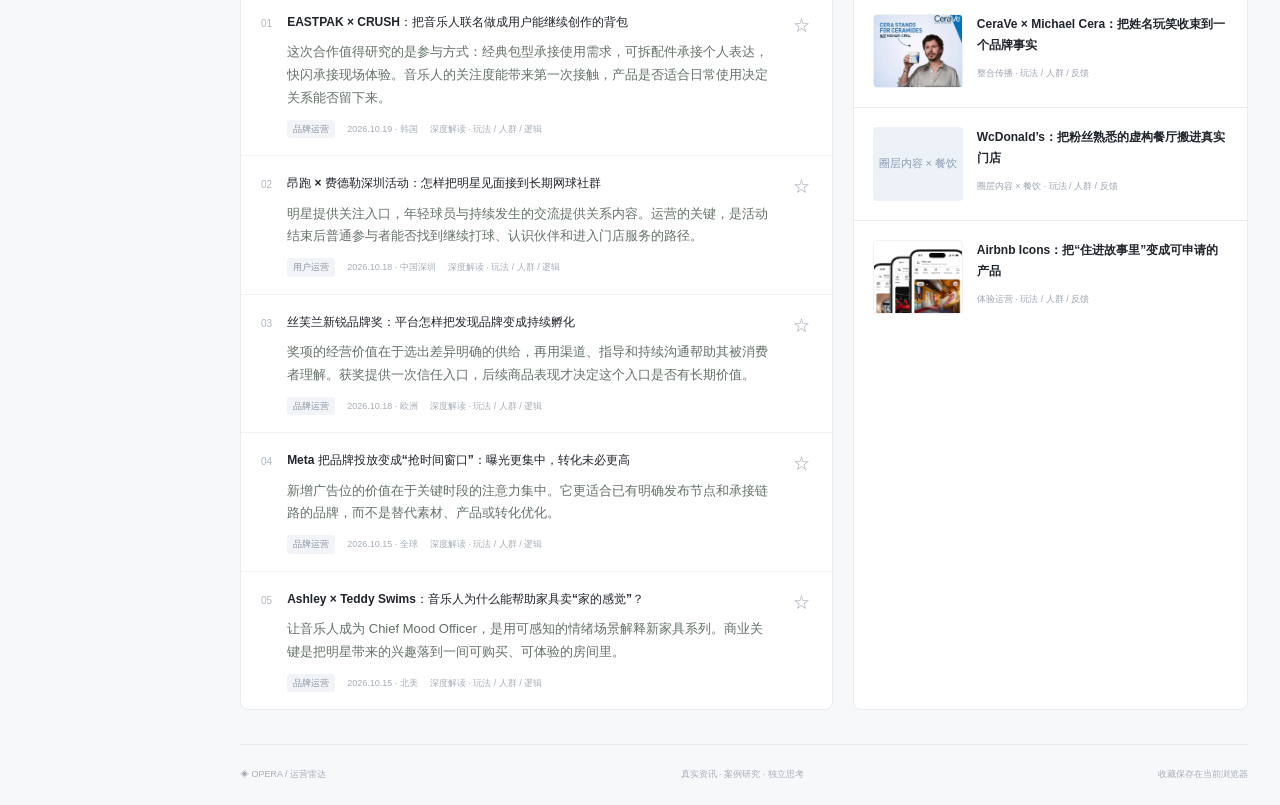
==== commit 193ab69a: "Refresh stylesheet cache for mobile platform boards" ====
--- a/docs/index.html
+++ b/docs/index.html
@@ -1 +1 @@
-<!DOCTYPE html><html lang="zh-CN"><head><meta charset="UTF-8"><meta name="viewport" content="width=device-width,initial-scale=1"><title>运营雷达 · 热点与案例工作台</title><meta name="description" content="B站、抖音、小红书、微博热榜与 Instagram、Facebook、X、TikTok 全球热点，品牌合作案例与 IP 人群逻辑拆解。"><link rel="stylesheet" href="dashboard.css?v=7"></head><body><aside class="sidebar"><a href="#home" class="brand"><span class="creature">··</span><span>运营雷达<small>OPERA / WORKSPACE</small></span></a><div class="nav-label">工作台</div><nav aria-label="主要导航"><button data-page="home" class="active">◫ <span>今日总览</span></button><button data-page="trends">↗ <span>平台热榜</span><i>8</i></button><button data-page="hot">◷ <span>新闻解读</span></button><button data-page="case">▤ <span>案例拆解</span></button><button data-page="ip">✳ <span>IP 合作研究</span></button><button data-page="saved">☆ <span>我的收藏</span><i id="savedCount">0</i></button></nav><div class="sidebar-bottom"><img src="assets/01-collect-inspiration.webp" alt="小黑收集新闻纸" width="250" height="141"><p>把信息看清楚，<br>再把想法连起来。</p><span>每日 08:00 云端采集 · 可能延迟</span></div></aside><main><header class="topbar"><span id="breadcrumb">工作台 / 今日总览</span><div class="tools"><label class="search">⌕<input id="search" placeholder="搜索话题、品牌、IP…" aria-label="搜索话题、品牌、IP"></label><button id="refresh" class="outline" title="重新载入最近一次云端快照">↻ 重新载入</button></div></header><section class="page-heading"><div><span class="eyebrow">YOUR DAILY OPERATIONS DESK</span><h1 id="pageTitle">今天，大家在聊什么？</h1><p id="pageIntro">先看四个平台的热门话题，再深入看懂一次合作。</p></div><div class="date-block"><strong id="today"></strong><span id="lastCheck">正在载入数据…</span></div></section><section id="stats" class="stats" aria-label="内容概况"></section><section id="trendsSection"><div class="section-title"><div><h2>平台热点与趋势 <span class="subtitle">每日快照</span></h2><p>国内热榜与全球报道分区查看，数据口径单独标注。</p></div><div class="board-tools"><label>查看日期 <select id="history" aria-label="选择热榜快照日期"><option value="latest">最近一次</option></select></label><button class="text-btn" id="expandBoards">展开至 20 条 ↗</button></div></div><div class="board-tabs" role="group" aria-label="选择平台范围"><button class="outline selected" data-board-group="domestic" aria-pressed="true">国内平台 · 4</button><button class="outline" data-board-group="global" aria-pressed="false">全球平台 · 4</button><button class="outline" data-board-group="all" aria-pressed="false">全部 · 8</button></div><p id="boardScope" class="footnote"></p><div id="boards" class="boards" aria-live="polite"><div class="loading">正在读取平台快照…</div></div><div class="footnote">每天北京时间 08:00 云端采集，可能延迟。报道按时间排序，趋势按来源顺序；旧快照和缺失数据单独标记。</div></section><section id="comparisonSection" aria-label="国内四平台热点对比"></section><section id="brandstarSection" aria-label="品牌星球精选"></section><section id="contentSection"><div class="section-title"><div><h2 id="contentTitle">运营情报与案例</h2><p id="contentIntro">资讯看变化，案例看机制。</p></div><div id="contentFilters" class="filters"><button class="active" data-filter="all">全部</button><button data-filter="电商运营">电商</button><button data-filter="内容运营">内容</button><button data-filter="品牌运营">品牌</button><button data-filter="用户运营">用户</button></div></div><div id="content" aria-live="polite"></div></section><footer><span>◈ OPERA / 运营雷达</span><span>真实资讯 · 案例研究 · 独立思考</span><span>收藏保存在当前浏览器</span></footer></main><div id="detail" class="detail-overlay" hidden><article class="detail-panel" role="dialog" aria-modal="true" aria-labelledby="detailTitle"><header class="detail-top"><button id="closeDetail" class="outline">← 返回工作台</button><button id="detailSave" class="outline">☆ 收藏</button></header><div id="detailBody"></div></article></div><div id="toast" role="status" hidden></div><script src="comparison.js?v=7"></script><script src="brandstar.js?v=6"></script><script src="dashboard.js?v=7"></script></body></html>
+<!DOCTYPE html><html lang="zh-CN"><head><meta charset="UTF-8"><meta name="viewport" content="width=device-width,initial-scale=1"><title>运营雷达 · 热点与案例工作台</title><meta name="description" content="B站、抖音、小红书、微博热榜与 Instagram、Facebook、X、TikTok 全球热点，品牌合作案例与 IP 人群逻辑拆解。"><link rel="stylesheet" href="dashboard.css?v=8"></head><body><aside class="sidebar"><a href="#home" class="brand"><span class="creature">··</span><span>运营雷达<small>OPERA / WORKSPACE</small></span></a><div class="nav-label">工作台</div><nav aria-label="主要导航"><button data-page="home" class="active">◫ <span>今日总览</span></button><button data-page="trends">↗ <span>平台热榜</span><i>8</i></button><button data-page="hot">◷ <span>新闻解读</span></button><button data-page="case">▤ <span>案例拆解</span></button><button data-page="ip">✳ <span>IP 合作研究</span></button><button data-page="saved">☆ <span>我的收藏</span><i id="savedCount">0</i></button></nav><div class="sidebar-bottom"><img src="assets/01-collect-inspiration.webp" alt="小黑收集新闻纸" width="250" height="141"><p>把信息看清楚，<br>再把想法连起来。</p><span>每日 08:00 云端采集 · 可能延迟</span></div></aside><main><header class="topbar"><span id="breadcrumb">工作台 / 今日总览</span><div class="tools"><label class="search">⌕<input id="search" placeholder="搜索话题、品牌、IP…" aria-label="搜索话题、品牌、IP"></label><button id="refresh" class="outline" title="重新载入最近一次云端快照">↻ 重新载入</button></div></header><section class="page-heading"><div><span class="eyebrow">YOUR DAILY OPERATIONS DESK</span><h1 id="pageTitle">今天，大家在聊什么？</h1><p id="pageIntro">先看四个平台的热门话题，再深入看懂一次合作。</p></div><div class="date-block"><strong id="today"></strong><span id="lastCheck">正在载入数据…</span></div></section><section id="stats" class="stats" aria-label="内容概况"></section><section id="trendsSection"><div class="section-title"><div><h2>平台热点与趋势 <span class="subtitle">每日快照</span></h2><p>国内热榜与全球报道分区查看，数据口径单独标注。</p></div><div class="board-tools"><label>查看日期 <select id="history" aria-label="选择热榜快照日期"><option value="latest">最近一次</option></select></label><button class="text-btn" id="expandBoards">展开至 20 条 ↗</button></div></div><div class="board-tabs" role="group" aria-label="选择平台范围"><button class="outline selected" data-board-group="domestic" aria-pressed="true">国内平台 · 4</button><button class="outline" data-board-group="global" aria-pressed="false">全球平台 · 4</button><button class="outline" data-board-group="all" aria-pressed="false">全部 · 8</button></div><p id="boardScope" class="footnote"></p><div id="boards" class="boards" aria-live="polite"><div class="loading">正在读取平台快照…</div></div><div class="footnote">每天北京时间 08:00 云端采集，可能延迟。报道按时间排序，趋势按来源顺序；旧快照和缺失数据单独标记。</div></section><section id="comparisonSection" aria-label="国内四平台热点对比"></section><section id="brandstarSection" aria-label="品牌星球精选"></section><section id="contentSection"><div class="section-title"><div><h2 id="contentTitle">运营情报与案例</h2><p id="contentIntro">资讯看变化，案例看机制。</p></div><div id="contentFilters" class="filters"><button class="active" data-filter="all">全部</button><button data-filter="电商运营">电商</button><button data-filter="内容运营">内容</button><button data-filter="品牌运营">品牌</button><button data-filter="用户运营">用户</button></div></div><div id="content" aria-live="polite"></div></section><footer><span>◈ OPERA / 运营雷达</span><span>真实资讯 · 案例研究 · 独立思考</span><span>收藏保存在当前浏览器</span></footer></main><div id="detail" class="detail-overlay" hidden><article class="detail-panel" role="dialog" aria-modal="true" aria-labelledby="detailTitle"><header class="detail-top"><button id="closeDetail" class="outline">← 返回工作台</button><button id="detailSave" class="outline">☆ 收藏</button></header><div id="detailBody"></div></article></div><div id="toast" role="status" hidden></div><script src="comparison.js?v=7"></script><script src="brandstar.js?v=6"></script><script src="dashboard.js?v=7"></script></body></html>
--- a/docs/dashboard.css
+++ b/docs/dashboard.css
@@ -10,3 +10,5 @@
 .brandstar-card{padding:22px}.brandstar-card h3{font-size:17px}.brandstar-card small{color:#66716d}
 
 .board-tabs{display:flex;gap:8px;flex-wrap:wrap;margin:0 0 12px}.board-tabs .selected{background:#1c4339;color:white;border-color:#1c4339}.platform-icon.instagram{background:#ba386b}.platform-icon.facebook{background:#1877f2}.platform-icon.x{background:#171717}.platform-icon.tiktok{background:#111}.board-note{padding:10px 16px;background:#f6f8f7;color:#65716c;font-size:11px;line-height:1.7;min-height:58px}.board-foot a{color:inherit;text-decoration:underline}.topic-list .topic small{overflow-wrap:anywhere}#boardScope{margin-bottom:16px}.board-empty{line-height:1.6}
+
+@media(max-width:600px){.boards{grid-template-columns:minmax(0,1fr)}.topic button{font-size:13px;line-height:1.65}.topic small{font-size:10px}.board-note{font-size:11px}.board-foot{font-size:10px}.topic-list{max-height:440px}}
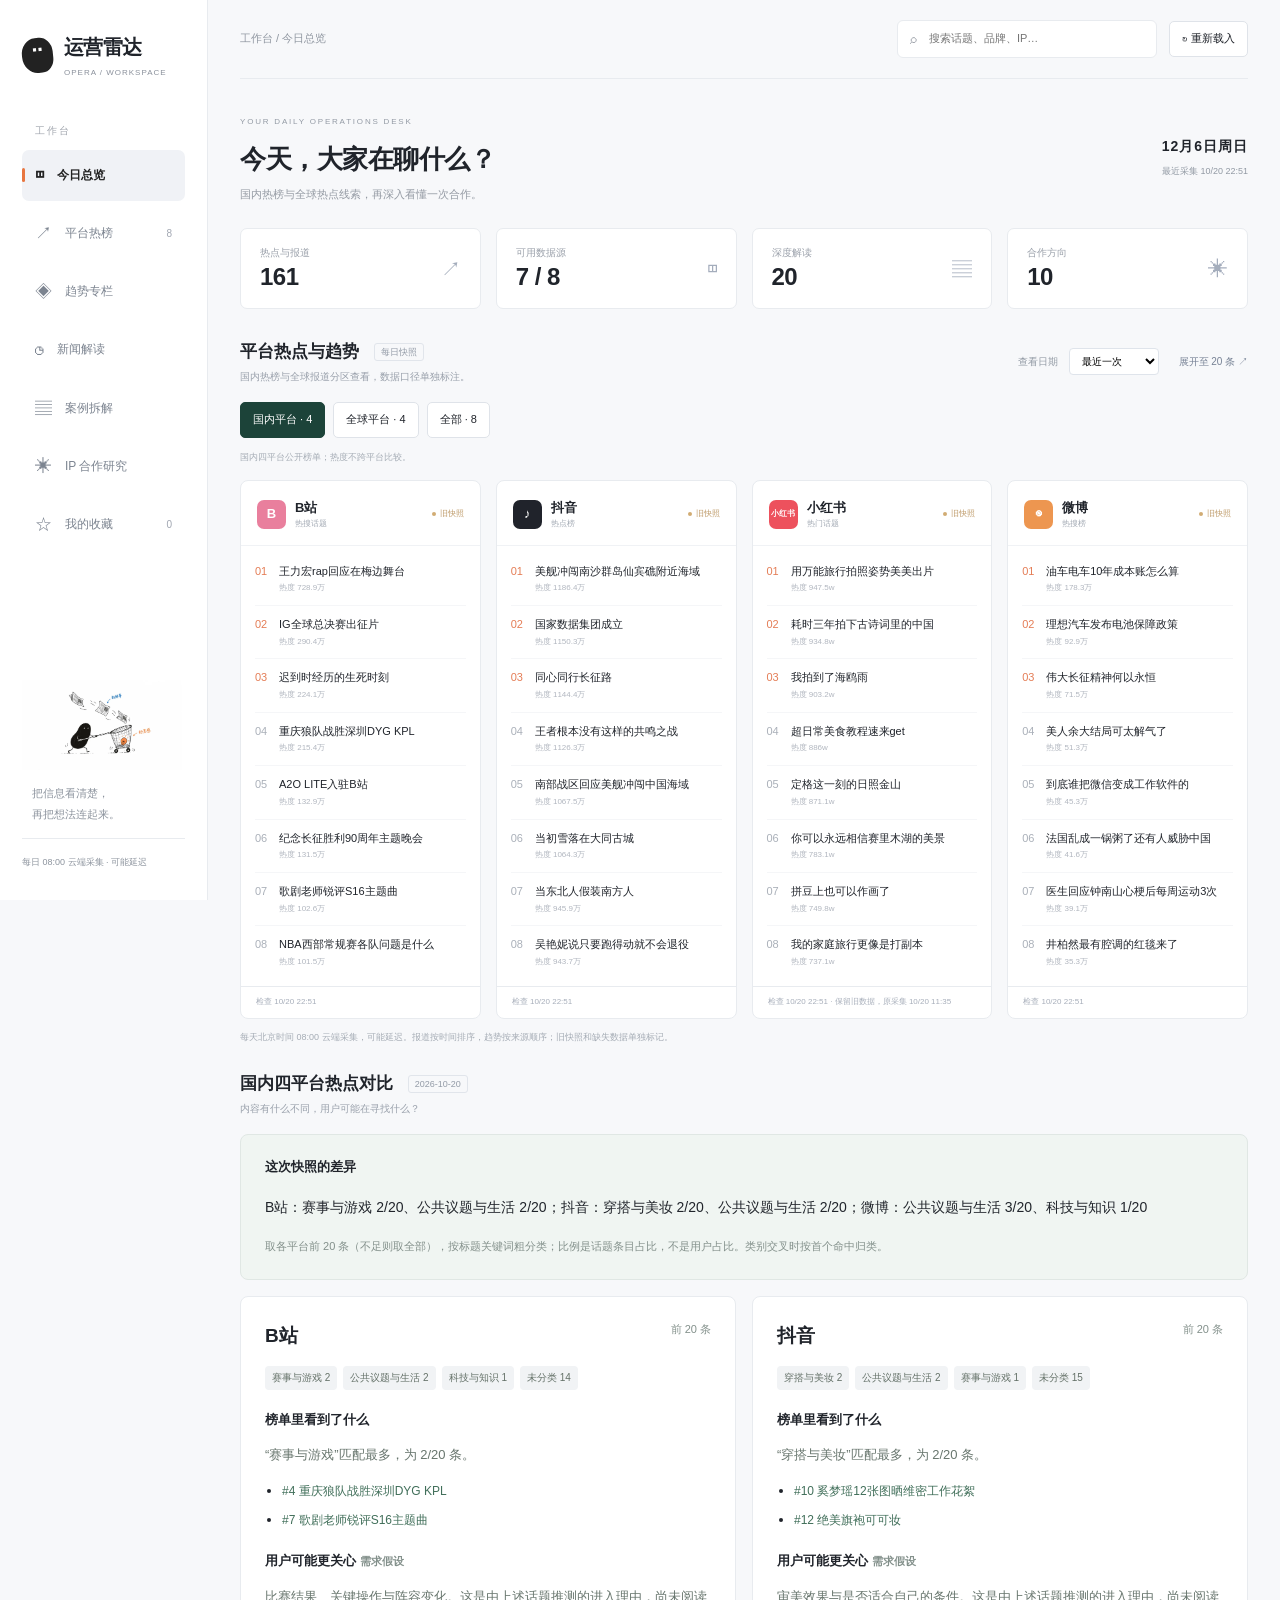
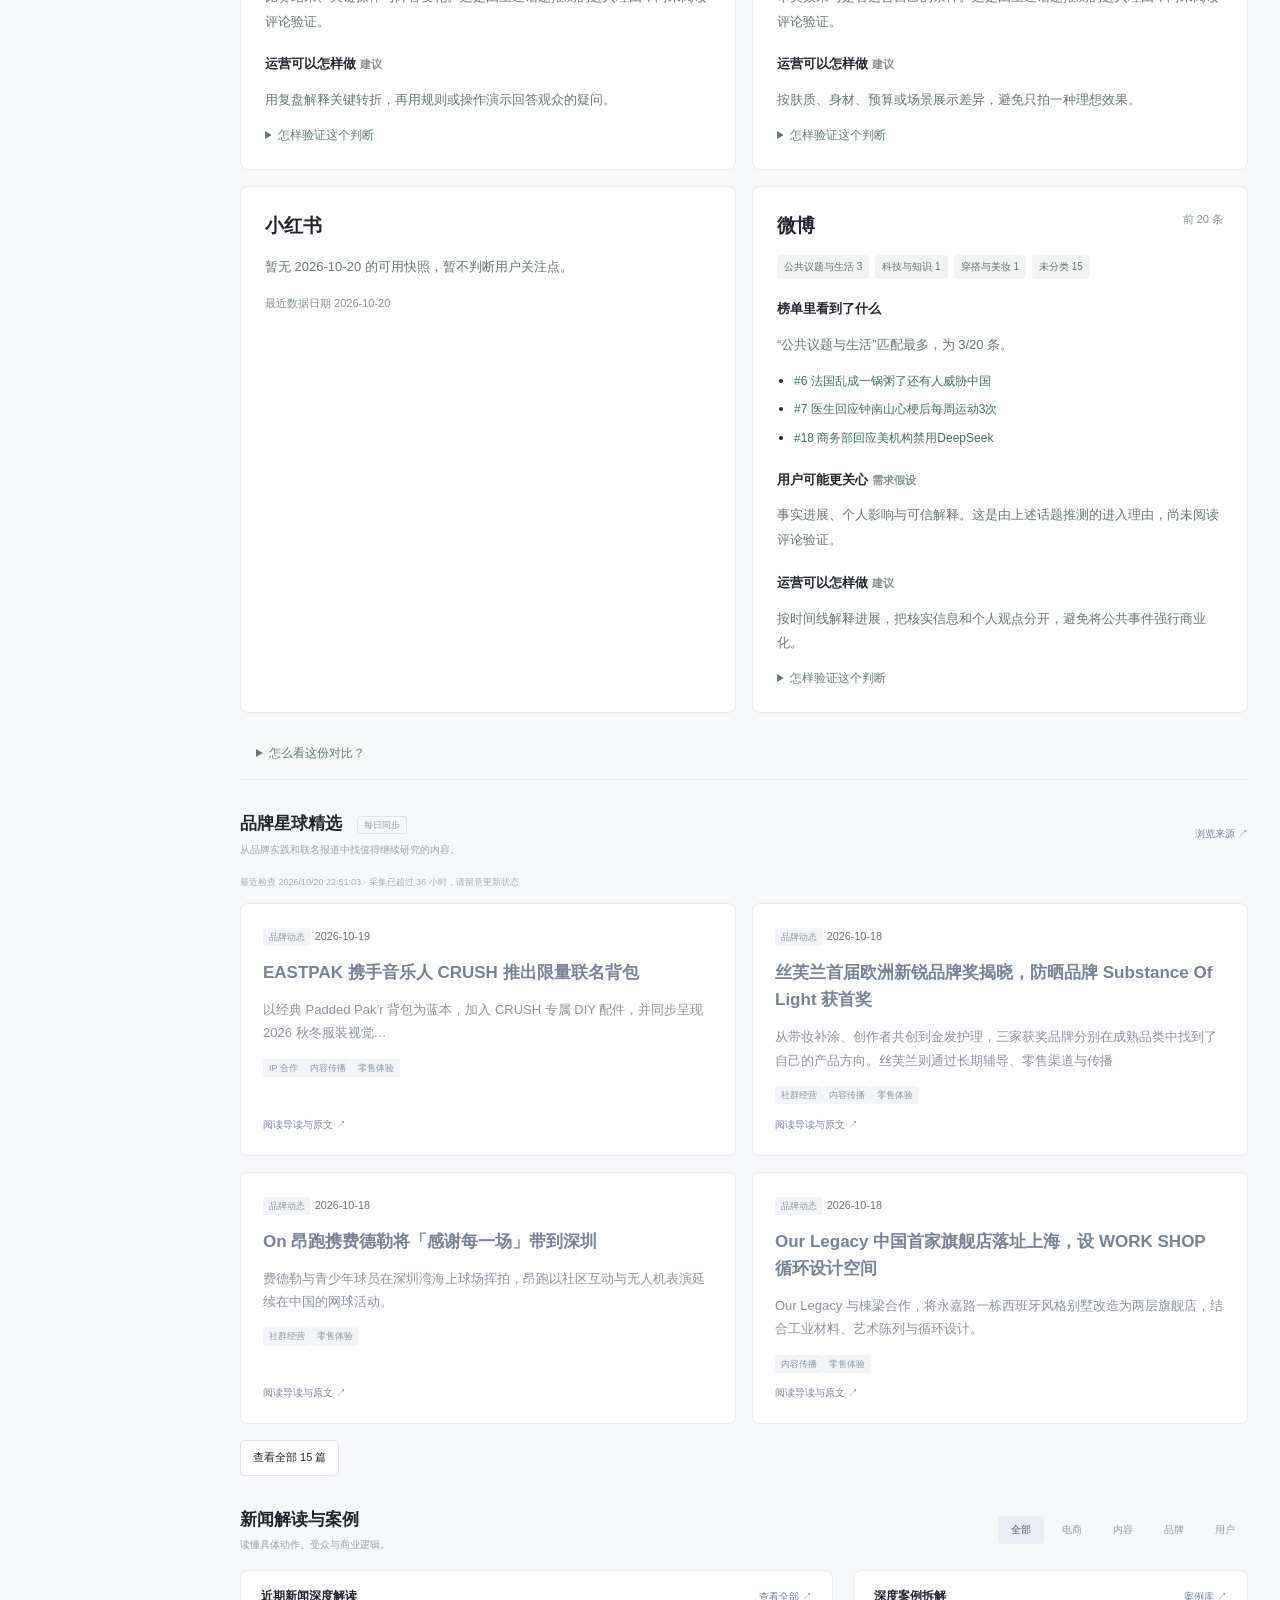
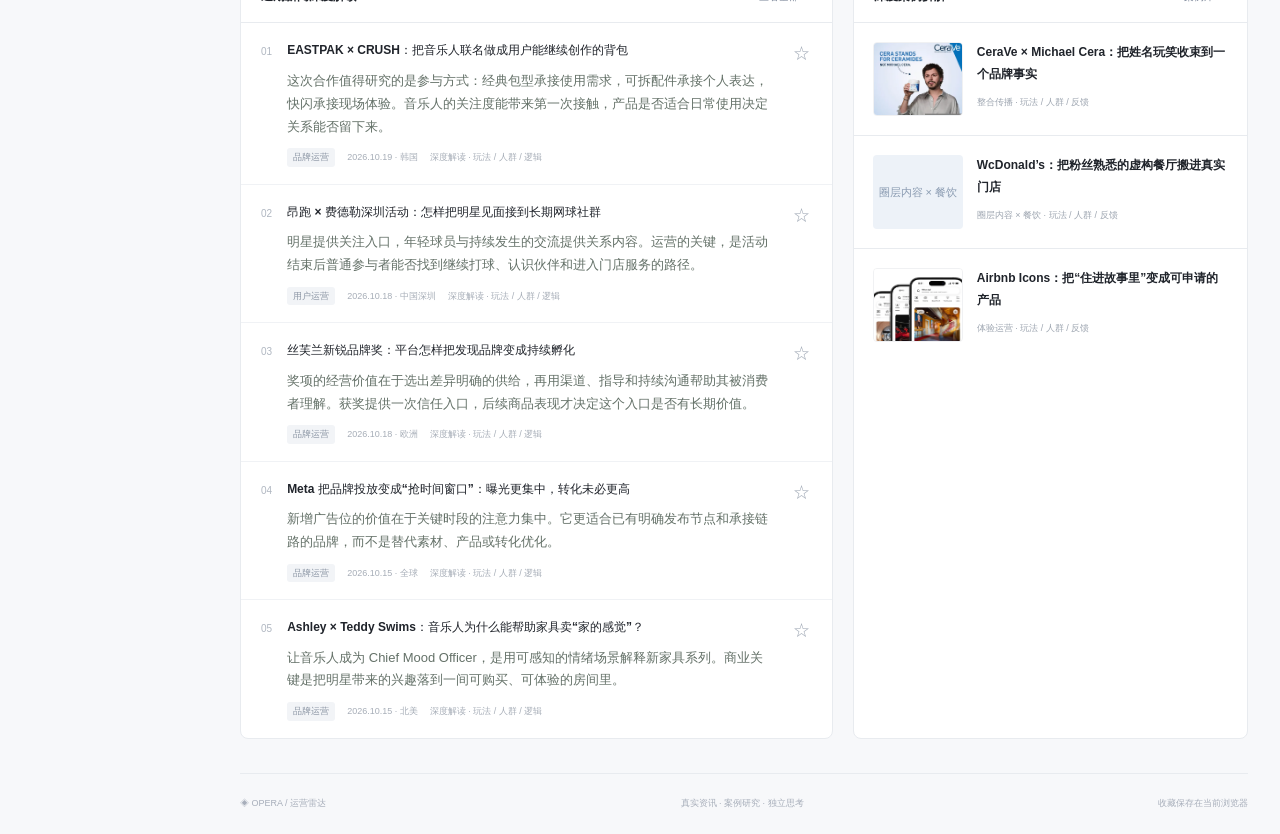
==== commit 1f6f104a: "Add Chinese global headlines and China/world sector trend column" ====
--- a/docs/index.html
+++ b/docs/index.html
@@ -1 +1 @@
-<!DOCTYPE html><html lang="zh-CN"><head><meta charset="UTF-8"><meta name="viewport" content="width=device-width,initial-scale=1"><title>运营雷达 · 热点与案例工作台</title><meta name="description" content="B站、抖音、小红书、微博热榜与 Instagram、Facebook、X、TikTok 全球热点，品牌合作案例与 IP 人群逻辑拆解。"><link rel="stylesheet" href="dashboard.css?v=8"></head><body><aside class="sidebar"><a href="#home" class="brand"><span class="creature">··</span><span>运营雷达<small>OPERA / WORKSPACE</small></span></a><div class="nav-label">工作台</div><nav aria-label="主要导航"><button data-page="home" class="active">◫ <span>今日总览</span></button><button data-page="trends">↗ <span>平台热榜</span><i>8</i></button><button data-page="hot">◷ <span>新闻解读</span></button><button data-page="case">▤ <span>案例拆解</span></button><button data-page="ip">✳ <span>IP 合作研究</span></button><button data-page="saved">☆ <span>我的收藏</span><i id="savedCount">0</i></button></nav><div class="sidebar-bottom"><img src="assets/01-collect-inspiration.webp" alt="小黑收集新闻纸" width="250" height="141"><p>把信息看清楚，<br>再把想法连起来。</p><span>每日 08:00 云端采集 · 可能延迟</span></div></aside><main><header class="topbar"><span id="breadcrumb">工作台 / 今日总览</span><div class="tools"><label class="search">⌕<input id="search" placeholder="搜索话题、品牌、IP…" aria-label="搜索话题、品牌、IP"></label><button id="refresh" class="outline" title="重新载入最近一次云端快照">↻ 重新载入</button></div></header><section class="page-heading"><div><span class="eyebrow">YOUR DAILY OPERATIONS DESK</span><h1 id="pageTitle">今天，大家在聊什么？</h1><p id="pageIntro">先看四个平台的热门话题，再深入看懂一次合作。</p></div><div class="date-block"><strong id="today"></strong><span id="lastCheck">正在载入数据…</span></div></section><section id="stats" class="stats" aria-label="内容概况"></section><section id="trendsSection"><div class="section-title"><div><h2>平台热点与趋势 <span class="subtitle">每日快照</span></h2><p>国内热榜与全球报道分区查看，数据口径单独标注。</p></div><div class="board-tools"><label>查看日期 <select id="history" aria-label="选择热榜快照日期"><option value="latest">最近一次</option></select></label><button class="text-btn" id="expandBoards">展开至 20 条 ↗</button></div></div><div class="board-tabs" role="group" aria-label="选择平台范围"><button class="outline selected" data-board-group="domestic" aria-pressed="true">国内平台 · 4</button><button class="outline" data-board-group="global" aria-pressed="false">全球平台 · 4</button><button class="outline" data-board-group="all" aria-pressed="false">全部 · 8</button></div><p id="boardScope" class="footnote"></p><div id="boards" class="boards" aria-live="polite"><div class="loading">正在读取平台快照…</div></div><div class="footnote">每天北京时间 08:00 云端采集，可能延迟。报道按时间排序，趋势按来源顺序；旧快照和缺失数据单独标记。</div></section><section id="comparisonSection" aria-label="国内四平台热点对比"></section><section id="brandstarSection" aria-label="品牌星球精选"></section><section id="contentSection"><div class="section-title"><div><h2 id="contentTitle">运营情报与案例</h2><p id="contentIntro">资讯看变化，案例看机制。</p></div><div id="contentFilters" class="filters"><button class="active" data-filter="all">全部</button><button data-filter="电商运营">电商</button><button data-filter="内容运营">内容</button><button data-filter="品牌运营">品牌</button><button data-filter="用户运营">用户</button></div></div><div id="content" aria-live="polite"></div></section><footer><span>◈ OPERA / 运营雷达</span><span>真实资讯 · 案例研究 · 独立思考</span><span>收藏保存在当前浏览器</span></footer></main><div id="detail" class="detail-overlay" hidden><article class="detail-panel" role="dialog" aria-modal="true" aria-labelledby="detailTitle"><header class="detail-top"><button id="closeDetail" class="outline">← 返回工作台</button><button id="detailSave" class="outline">☆ 收藏</button></header><div id="detailBody"></div></article></div><div id="toast" role="status" hidden></div><script src="comparison.js?v=7"></script><script src="brandstar.js?v=6"></script><script src="dashboard.js?v=7"></script></body></html>
+<!DOCTYPE html><html lang="zh-CN"><head><meta charset="UTF-8"><meta name="viewport" content="width=device-width,initial-scale=1"><title>运营雷达 · 热点与案例工作台</title><meta name="description" content="B站、抖音、小红书、微博热榜与 Instagram、Facebook、X、TikTok 全球热点，品牌合作案例与 IP 人群逻辑拆解。"><link rel="stylesheet" href="dashboard.css?v=9"></head><body><aside class="sidebar"><a href="#home" class="brand"><span class="creature">··</span><span>运营雷达<small>OPERA / WORKSPACE</small></span></a><div class="nav-label">工作台</div><nav aria-label="主要导航"><button data-page="home" class="active">◫ <span>今日总览</span></button><button data-page="trends">↗ <span>平台热榜</span><i>8</i></button><button data-page="sectors">◈ <span>趋势专栏</span></button><button data-page="hot">◷ <span>新闻解读</span></button><button data-page="case">▤ <span>案例拆解</span></button><button data-page="ip">✳ <span>IP 合作研究</span></button><button data-page="saved">☆ <span>我的收藏</span><i id="savedCount">0</i></button></nav><div class="sidebar-bottom"><img src="assets/01-collect-inspiration.webp" alt="小黑收集新闻纸" width="250" height="141"><p>把信息看清楚，<br>再把想法连起来。</p><span>每日 08:00 云端采集 · 可能延迟</span></div></aside><main><header class="topbar"><span id="breadcrumb">工作台 / 今日总览</span><div class="tools"><label class="search">⌕<input id="search" placeholder="搜索话题、品牌、IP…" aria-label="搜索话题、品牌、IP"></label><button id="refresh" class="outline" title="重新载入最近一次云端快照">↻ 重新载入</button></div></header><section class="page-heading"><div><span class="eyebrow">YOUR DAILY OPERATIONS DESK</span><h1 id="pageTitle">今天，大家在聊什么？</h1><p id="pageIntro">先看四个平台的热门话题，再深入看懂一次合作。</p></div><div class="date-block"><strong id="today"></strong><span id="lastCheck">正在载入数据…</span></div></section><section id="stats" class="stats" aria-label="内容概况"></section><section id="trendsSection"><div class="section-title"><div><h2>平台热点与趋势 <span class="subtitle">每日快照</span></h2><p>国内热榜与全球报道分区查看，数据口径单独标注。</p></div><div class="board-tools"><label>查看日期 <select id="history" aria-label="选择热榜快照日期"><option value="latest">最近一次</option></select></label><button class="text-btn" id="expandBoards">展开至 20 条 ↗</button></div></div><div class="board-tabs" role="group" aria-label="选择平台范围"><button class="outline selected" data-board-group="domestic" aria-pressed="true">国内平台 · 4</button><button class="outline" data-board-group="global" aria-pressed="false">全球平台 · 4</button><button class="outline" data-board-group="all" aria-pressed="false">全部 · 8</button></div><p id="boardScope" class="footnote"></p><div id="boards" class="boards" aria-live="polite"><div class="loading">正在读取平台快照…</div></div><div class="footnote">每天北京时间 08:00 云端采集，可能延迟。报道按时间排序，趋势按来源顺序；旧快照和缺失数据单独标记。</div></section><section id="comparisonSection" aria-label="国内四平台热点对比"></section><section id="brandstarSection" aria-label="品牌星球精选"></section><section id="contentSection"><div class="section-title"><div><h2 id="contentTitle">运营情报与案例</h2><p id="contentIntro">资讯看变化，案例看机制。</p></div><div id="contentFilters" class="filters"><button class="active" data-filter="all">全部</button><button data-filter="电商运营">电商</button><button data-filter="内容运营">内容</button><button data-filter="品牌运营">品牌</button><button data-filter="用户运营">用户</button></div></div><div id="content" aria-live="polite"></div></section><footer><span>◈ OPERA / 运营雷达</span><span>真实资讯 · 案例研究 · 独立思考</span><span>收藏保存在当前浏览器</span></footer></main><div id="detail" class="detail-overlay" hidden><article class="detail-panel" role="dialog" aria-modal="true" aria-labelledby="detailTitle"><header class="detail-top"><button id="closeDetail" class="outline">← 返回工作台</button><button id="detailSave" class="outline">☆ 收藏</button></header><div id="detailBody"></div></article></div><div id="toast" role="status" hidden></div><script src="comparison.js?v=7"></script><script src="brandstar.js?v=6"></script><script src="sectors.js?v=1"></script><script src="dashboard.js?v=9"></script></body></html>
--- a/docs/dashboard.css
+++ b/docs/dashboard.css
@@ -4,11 +4,12 @@
 .news-thesis{font-size:13px;line-height:1.75;color:#647168;margin:8px 0 10px}.news-tabs{display:flex;gap:10px;flex-wrap:wrap;margin-bottom:18px}.news-tabs .selected{background:#213d31;color:#fff}.clue-note{font-size:13px;color:#727a74}.analysis-block{padding:18px 0;border-bottom:1px solid #e6eae5}.analysis-block h3{font-size:18px;margin:0 0 10px;line-height:1.6}.table-scroll{overflow-x:auto}.table-scroll table{min-width:460px}@media(max-width:600px){.news-row{gap:9px}.news-thesis{font-size:12px}.analysis-block h3{font-size:16px}}
 
 .compare-intro{padding:20px 24px;border:1px solid #e0e7e4;background:#f0f5f2;border-radius:8px;line-height:1.9}.compare-intro p{font-size:14px}.compare-intro small,.compare-card small{color:#83908b;font-size:11px}.compare-grid{display:grid;grid-template-columns:repeat(2,minmax(0,1fr));gap:16px;margin-top:16px}.compare-card{background:white;border:1px solid var(--line);border-radius:8px;padding:24px;min-width:0}.compare-card h3{font-size:19px;margin:0 0 14px}.compare-card h3 small{float:right;font-weight:400}.compare-card h4{font-size:13px;margin:20px 0 7px}.compare-card p{font-size:13px;color:#68766e;line-height:1.9}.compare-tags{display:flex;gap:6px;flex-wrap:wrap}.compare-tags span{font-size:10px;background:#f1f3f5;border-radius:4px;padding:4px 7px;color:#647168}.compare-card ul{padding-left:17px}.compare-card li{margin:7px 0}.compare-card li button{border:0;background:none;text-align:left;padding:0;font-size:12px;line-height:1.8;color:#416f5a}.compare-card summary,.compare-method summary{cursor:pointer;font-size:12px;color:#657b6d}.compare-method{margin:15px 0 30px;padding:16px;border-bottom:1px solid var(--line)}.compare-method p{font-size:12px;line-height:1.9;color:#859087}.card-product-map{font-size:22px;letter-spacing:0;padding:22px;text-align:center}@media(max-width:650px){.compare-grid{grid-template-columns:1fr}.compare-card{padding:20px}.compare-intro{padding:18px}.compare-intro p{font-size:13px}}
-
-/* Daily source reading list */
-#brandstarSection{margin:30px 0}.brandstar-grid{display:grid;grid-template-columns:repeat(2,minmax(0,1fr));gap:16px;margin-top:14px}.brandstar-card{display:flex;flex-direction:column;gap:12px}.brandstar-card h3{margin:0}.brandstar-card h3 button{text-align:left;font:inherit;line-height:1.6}.brandstar-card p{margin:0;color:var(--muted,#656565);line-height:1.8}.brandstar-card>.text-btn{align-self:flex-start;margin-top:auto}@media(max-width:700px){.brandstar-grid{grid-template-columns:1fr}}
+
+/* Daily source reading list */
+#brandstarSection{margin:30px 0}.brandstar-grid{display:grid;grid-template-columns:repeat(2,minmax(0,1fr));gap:16px;margin-top:14px}.brandstar-card{display:flex;flex-direction:column;gap:12px}.brandstar-card h3{margin:0}.brandstar-card h3 button{text-align:left;font:inherit;line-height:1.6}.brandstar-card p{margin:0;color:var(--muted,#656565);line-height:1.8}.brandstar-card>.text-btn{align-self:flex-start;margin-top:auto}@media(max-width:700px){.brandstar-grid{grid-template-columns:1fr}}
 .brandstar-card{padding:22px}.brandstar-card h3{font-size:17px}.brandstar-card small{color:#66716d}
-
-.board-tabs{display:flex;gap:8px;flex-wrap:wrap;margin:0 0 12px}.board-tabs .selected{background:#1c4339;color:white;border-color:#1c4339}.platform-icon.instagram{background:#ba386b}.platform-icon.facebook{background:#1877f2}.platform-icon.x{background:#171717}.platform-icon.tiktok{background:#111}.board-note{padding:10px 16px;background:#f6f8f7;color:#65716c;font-size:11px;line-height:1.7;min-height:58px}.board-foot a{color:inherit;text-decoration:underline}.topic-list .topic small{overflow-wrap:anywhere}#boardScope{margin-bottom:16px}.board-empty{line-height:1.6}
-
-@media(max-width:600px){.boards{grid-template-columns:minmax(0,1fr)}.topic button{font-size:13px;line-height:1.65}.topic small{font-size:10px}.board-note{font-size:11px}.board-foot{font-size:10px}.topic-list{max-height:440px}}
+
+.board-tabs{display:flex;gap:8px;flex-wrap:wrap;margin:0 0 12px}.board-tabs .selected{background:#1c4339;color:white;border-color:#1c4339}.platform-icon.instagram{background:#ba386b}.platform-icon.facebook{background:#1877f2}.platform-icon.x{background:#171717}.platform-icon.tiktok{background:#111}.board-note{padding:10px 16px;background:#f6f8f7;color:#65716c;font-size:11px;line-height:1.7;min-height:58px}.board-foot a{color:inherit;text-decoration:underline}.topic-list .topic small{overflow-wrap:anywhere}#boardScope{margin-bottom:16px}.board-empty{line-height:1.6}
+@media(max-width:600px){.boards{grid-template-columns:minmax(0,1fr)}.topic button{font-size:13px;line-height:1.65}.topic small{font-size:10px}.board-note{font-size:11px}.board-foot{font-size:10px}.topic-list{max-height:440px}}
+
+.sector-grid{display:grid;grid-template-columns:repeat(3,minmax(0,1fr));gap:20px}.sector-card{background:white;border:1px solid var(--line);border-radius:10px;padding:24px}.sector-card h2{font-size:21px;line-height:1.5}.sector-card h3{font-size:14px;margin-top:24px}.sector-card p,.sector-card li{font-size:13px;line-height:1.9}.sector-card small{color:#86968e;font-weight:normal}.sector-card ul{padding-left:18px}.sector-summary{color:#61776b}@media(max-width:1000px){.sector-grid{grid-template-columns:1fr}}
